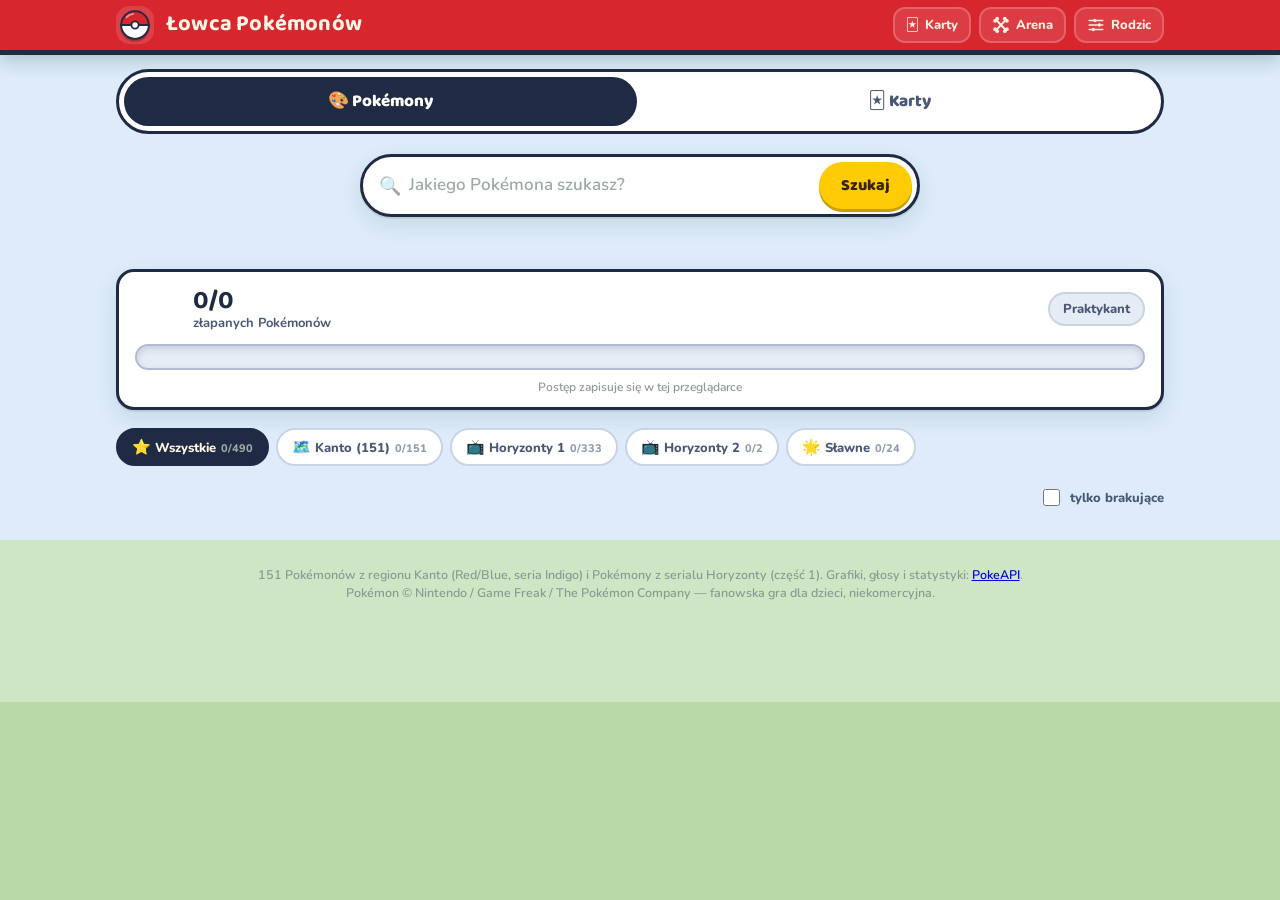
==== index.html @ 28199d4d "species: every Pokémon from Horizons season 1 + Teddiursa; series × type filters - tmp/horizons.json" ====
<!doctype html>
<html lang="pl">
<head>
<meta charset="utf-8">
<meta name="viewport" content="width=device-width, initial-scale=1, viewport-fit=cover">
<meta name="theme-color" content="#D8262E">
<link rel="manifest" href="manifest.json">
<link rel="icon" href="icon.svg">
<title>Łowca Pokémonów</title>
<link rel="preconnect" href="https://fonts.googleapis.com">
<link rel="preconnect" href="https://fonts.gstatic.com" crossorigin>
<link href="https://fonts.googleapis.com/css2?family=Baloo+2:wght@600;800&family=Nunito:wght@400;700;900&display=swap" rel="stylesheet">
<link rel="stylesheet" href="css/app.css">
</head>
<body>

<div class="strata" aria-hidden="true"></div>

<header class="top">
  <div class="wrap top-in">
    <div class="brand">
      <span class="brand-badge" id="brandBall"></span>
      <h1>Łowca Pokémonów</h1>
    </div>
    <div class="top-actions">
      <button class="icon-btn" id="btnCards" title="Karty – walka kartami"><b aria-hidden="true">🃏</b><span>Karty</span></button>
      <button class="icon-btn" id="btnArena" title="Arena – pojedynki">
        <svg viewBox="0 0 24 24" aria-hidden="true">
          <g stroke="currentColor" stroke-width="2.6" stroke-linecap="round"><path d="M5.5 5 18.5 19"/><path d="M18.5 5 5.5 19"/></g>
          <g fill="currentColor"><circle cx="4.1" cy="6.4" r="2.5"/><circle cx="6.9" cy="3.6" r="2.5"/>
          <circle cx="17.1" cy="20.4" r="2.5"/><circle cx="19.9" cy="17.6" r="2.5"/>
          <circle cx="17.1" cy="3.6" r="2.5"/><circle cx="19.9" cy="6.4" r="2.5"/>
          <circle cx="4.1" cy="17.6" r="2.5"/><circle cx="6.9" cy="20.4" r="2.5"/></g>
        </svg><span>Arena</span></button>
      <button class="icon-btn" id="btnEdit" title="Tryb rodzica – przytrzymaj">
        <svg viewBox="0 0 24 24" fill="none" stroke="currentColor" stroke-width="2.2" stroke-linecap="round" aria-hidden="true">
          <path d="M3 6h5M13 6h8M3 12h11M19 12h2M3 18h3M11 18h10"/>
          <circle cx="10.5" cy="6" r="2.4" fill="currentColor" stroke="none"/>
          <circle cx="16.5" cy="12" r="2.4" fill="currentColor" stroke="none"/>
          <circle cx="8.5" cy="18" r="2.4" fill="currentColor" stroke="none"/>
        </svg><span>Rodzic</span></button>
    </div>
  </div>
</header>

<main class="wrap">

  <!-- TRYB: Pokémony (obrazki) albo karty — siatka i duży podgląd po dotknięciu -->
  <div class="mode-seg" id="modeSeg" role="group" aria-label="Widok">
    <button data-face="art">🎨 Pokémony</button><button data-face="card">🃏 Karty</button>
  </div>

  <!-- ŁOWY -->
  <section class="hunt">
    <div id="huntBox">
    <form id="huntForm" autocomplete="off">
      <div class="search-pill">
        <span class="mag" aria-hidden="true">🔍</span>
        <input id="q" type="text" placeholder="Jakiego Pokémona szukasz?" aria-label="Imię Pokémona" enterkeyhint="search">
        <button type="submit" class="go">Szukaj</button>
      </div>
    </form>
    <div id="sugg" class="sugg" hidden></div>
    <p id="huntMsg" class="hunt-msg" role="status" aria-live="polite"></p>
    </div>
  </section>

  <!-- POSTĘP -->
  <section class="progress-card">
    <div class="pc-head">
      <div class="pc-ball" id="pcBall"></div>
      <div class="pc-txt">
        <strong id="pcCount">0/0</strong>
        <span>złapanych Pokémonów</span>
      </div>
      <div class="pc-rank" id="pcRank">Praktykant</div>
    </div>
    <div class="rockbar" id="rockbar">
      <div class="rock-fill" id="rockFill"></div>
      <div class="rock-marks" id="rockMarks"></div>
    </div>
    <p class="pc-note">Postęp zapisuje się w tej przeglądarce</p>
  </section>

  <!-- FILTRY -->
  <section class="filters">
    <div class="chips" id="series"></div>
    <div class="chips" id="chips"></div>
    <label class="miss">
      <input type="checkbox" id="onlyMissing"> tylko brakujące
    </label>
  </section>

  <!-- SIATKA -->
  <section class="grid" id="grid"></section>
  <p class="empty" id="emptyMsg" hidden>Nic tu nie ma – zmień filtr.</p>

  <footer class="foot">
    <p>151 Pokémonów z regionu Kanto (Red/Blue, seria Indigo) i Pokémony z serialu Horyzonty (część 1). Grafiki, głosy i statystyki: <a href="https://pokeapi.co">PokeAPI</a>.<br>Pokémon © Nintendo / Game Freak / The Pokémon Company — fanowska gra dla dzieci, niekomercyjna.</p>
  </footer>
</main>

<!-- SCENA ŁAPANIA -->
<div class="catch-scene" id="scene" hidden>
  <div class="scene-sky"></div>
  <div class="scene-ground"></div>
  <div class="scene-target" id="sceneTarget"></div>
  <div class="scene-ball" id="sceneBall"></div>
  <div class="scene-flash" id="sceneFlash"></div>
  <p class="scene-name" id="sceneName"></p>
  <div class="confetti" id="confetti"></div>
</div>

<!-- POWIĘKSZENIE: karta albo obrazek na cały ekran, dotknięcie zamyka -->
<div class="zoom" id="zoom" hidden></div>

<!-- MODAL -->
<div class="modal" id="modal" hidden>
  <div class="modal-card" role="dialog" aria-modal="true">
    <button class="close" id="modalClose" aria-label="Zamknij">✕</button>
    <div id="modalBody"></div>
  </div>
</div>

<script src="js/species.js"></script>
<script src="js/battle.js"></script>
<script src="js/cards.js"></script>
<script src="js/voices.js"></script>
<script src="js/arena3d.js"></script>
<script src="js/app.js"></script>
</body>
</html>
---- css/app.css ----
/* ================= ŁOWCA POKÉMONÓW – Pokédex =================
   Motyw: czerwony Pokédex, żółty akcent, łąka i niebo w tle; niezłapane = czarne sylwetki („Kto to za Pokémon?”). */

:root{
  --ink:#1F2A44;
  --ink-soft:#4A5878;
  --amber:#FFCB05;
  --amber-dk:#C7A008;
  --paper:#F3F6FC;
  --paper-2:#E6ECF6;
  --stone:#D5DEEC;
  --stone-dk:#AFBCD2;
  --line:#C9D3E4;
  --shadow:0 2px 0 rgba(18,60,56,.10), 0 8px 22px rgba(18,60,56,.10);
  --r:18px;
  --font-h:'Baloo 2', 'Trebuchet MS', system-ui, sans-serif;
  --font-b:'Nunito', system-ui, -apple-system, sans-serif;
}

*{box-sizing:border-box}
[hidden]{display:none !important}
html,body{margin:0;padding:0}
body{
  font-family:var(--font-b);
  color:var(--ink);
  background:var(--paper);
  -webkit-tap-highlight-color:transparent;
  overflow-x:hidden;
}
h1,h2,h3,strong.big{font-family:var(--font-h);letter-spacing:.2px}
button{font-family:inherit;cursor:pointer}
.wrap{max-width:1080px;margin:0 auto;padding:0 16px}

/* --- tło: warstwy skalne --- */
.strata{position:fixed;inset:0;z-index:-1;background:linear-gradient(#DDEBFA 0 60%, #CFE6C4 60% 78%, #B9D9A8 78% 100%)}

/* ================= NAGŁÓWEK ================= */
.top{
  background:#D8262E;
  color:#fff;
  border-bottom:5px solid #1F2A44;
  position:sticky;top:0;z-index:40;
  box-shadow:0 6px 18px rgba(18,60,56,.22);
}
.top-in{display:flex;align-items:center;justify-content:space-between;gap:12px;padding:6px 16px}
.brand{display:flex;align-items:center;gap:12px;min-width:0}
.brand-badge{width:38px;height:38px;flex:0 0 auto;display:grid;place-items:center;
  background:rgba(255,255,255,.12);border-radius:14px;padding:4px}
.brand-badge svg{width:100%;height:100%;display:block;filter:drop-shadow(0 2px 0 rgba(0,0,0,.25))}
.brand h1{font-size:clamp(17px,5vw,22px);margin:0;line-height:1.05;white-space:nowrap;color:#FFF6E4}
.top-actions{display:flex;gap:8px;flex:0 0 auto}
.icon-btn{
  background:rgba(255,255,255,.10);color:#F6EFE0;border:2px solid rgba(255,255,255,.20);
  border-radius:12px;padding:7px 11px;font-weight:800;font-size:13px;
  display:flex;align-items:center;gap:6px;transition:.15s;
}
.icon-btn svg{width:18px;height:18px;display:block;flex:0 0 auto}
.icon-btn span{display:none}
@media(min-width:560px){.icon-btn span{display:inline}}
.icon-btn:hover{background:rgba(255,255,255,.2)}
.icon-btn.on{background:var(--amber);border-color:var(--amber);color:#3A2405}

/* ================= ŁOWY ================= */
.hunt{padding:20px 0 4px;text-align:center}
.search-pill{
  display:flex;align-items:center;gap:8px;
  background:#fff;border:3px solid var(--ink);border-radius:999px;
  padding:5px 5px 5px 16px;box-shadow:var(--shadow);
  max-width:560px;margin:0 auto;transition:.15s;
}
.search-pill:focus-within{box-shadow:0 0 0 4px rgba(245,165,36,.35), var(--shadow)}
.search-pill.shake{animation:shake .45s}
@keyframes shake{
  0%,100%{transform:translateX(0)} 20%{transform:translateX(-9px)}
  40%{transform:translateX(8px)} 60%{transform:translateX(-5px)} 80%{transform:translateX(3px)}
}
.mag{font-size:18px;opacity:.55}
#q{
  flex:1;min-width:0;border:0;outline:0;background:transparent;
  font:700 17px/1.2 var(--font-b);color:var(--ink);padding:10px 0;
}
#q::placeholder{color:#9AA9A4;font-weight:600}
.go{
  background:var(--amber);border:0;border-radius:999px;
  padding:11px 22px;font:800 16px var(--font-h);color:#3A2405;
  box-shadow:0 3px 0 var(--amber-dk);transition:.1s;
}
.go:active{transform:translateY(2px);box-shadow:0 1px 0 var(--amber-dk)}

.sugg{
  max-width:560px;margin:8px auto 0;background:#fff;border:2px solid var(--line);
  border-radius:14px;overflow:hidden;box-shadow:var(--shadow);text-align:left;
}
.sugg button{
  display:flex;width:100%;align-items:center;gap:10px;background:none;border:0;
  padding:9px 14px;font:700 15px var(--font-b);color:var(--ink);border-bottom:1px solid var(--paper-2);
}
.sugg button:last-child{border-bottom:0}
.sugg button:hover{background:var(--paper-2)}
.sugg .s-lat{font-weight:400;font-size:12px;color:#8C9A96;font-style:italic}
.sugg .s-got{margin-left:auto;font-size:12px;color:#5E8F55;font-weight:800}

.hunt-msg{min-height:22px;margin:10px 0 0;font-weight:800;font-size:15px;color:var(--ink-soft)}
.hunt-msg.bad{color:#B24A34}
.hunt-msg.good{color:#3F7A3A}

/* ================= POSTĘP ================= */
.progress-card{
  background:#fff;border:3px solid var(--ink);border-radius:var(--r);
  padding:14px 16px 12px;margin:16px 0 18px;box-shadow:var(--shadow);
}
.pc-head{display:flex;align-items:center;gap:12px}
.pc-ball{width:46px;height:46px;flex:0 0 auto}
.pc-ball svg{width:100%;height:100%;display:block}
.pc-txt{display:flex;flex-direction:column;line-height:1.15}
.pc-txt strong{font-family:var(--font-h);font-size:26px}
.pc-txt span{font-size:13px;color:var(--ink-soft);font-weight:700}
.pc-rank{
  margin-left:auto;background:var(--paper-2);border:2px solid var(--line);
  border-radius:999px;padding:6px 13px;font:800 13px var(--font-b);color:var(--ink-soft);
  text-align:center;
}

/* pasek postępu = warstwa skalna, w której odkrywasz jaja */
.rockbar{
  position:relative;height:26px;margin-top:12px;border-radius:999px;overflow:visible;
  background:
    #E6ECF6;
  border:2px solid var(--stone-dk);
  box-shadow:inset 0 3px 6px rgba(31,42,68,.15);
}
.rock-fill{
  position:absolute;inset:2px auto 2px 2px;width:0;border-radius:999px;
  background:linear-gradient(180deg,#FFE066,var(--amber) 55%,#E0A800);
  box-shadow:inset 0 -3px 0 rgba(0,0,0,.10);
  transition:width .7s cubic-bezier(.3,1.4,.5,1);
}
.rock-marks{position:absolute;inset:0}
.rock-marks i{
  position:absolute;top:50%;translate:-50% -50%;
  width:24px;height:24px;display:block;transition:.35s;opacity:.42;
}
.rock-marks i svg{width:100%;height:100%;display:block}
.rock-marks i.hit{opacity:1;scale:1.3;filter:drop-shadow(0 0 6px rgba(255,240,190,.95))}
.pc-note{margin:9px 0 0;font-size:12px;color:#8C9A96;text-align:center;font-weight:600}

/* ================= FILTRY ================= */
.filters{display:flex;flex-wrap:wrap;gap:10px;align-items:center;margin-bottom:14px}
.chips{display:flex;flex-wrap:wrap;gap:7px;flex:1 1 100%}   /* dwa rzędy: seria, typ */
@media(max-width:640px){.chips{flex-wrap:nowrap;overflow-x:auto;margin:0 -16px;padding:0 16px 4px;scrollbar-width:none}.chip{flex:0 0 auto}}   /* 19 typów: na telefonie przewijane w bok */
.chip{
  background:#fff;border:2px solid var(--line);border-radius:999px;
  padding:7px 14px;font:800 13px var(--font-b);color:var(--ink-soft);transition:.12s;
}
.chip:hover{border-color:var(--stone-dk)}
.chip.on{background:var(--ink);border-color:var(--ink);color:#FFF6E4}
.chip b{opacity:.6;font-weight:800;margin-left:5px;font-size:11px}
.miss{margin-left:auto;display:flex;align-items:center;gap:7px;font-weight:800;font-size:13px;color:var(--ink-soft);cursor:pointer}
.miss input{width:17px;height:17px;accent-color:var(--ink)}

/* ================= SIATKA ================= */
.grid{
  display:grid;gap:10px;
  grid-template-columns:repeat(auto-fill,minmax(112px,1fr));
  padding-bottom:8px;
}
@media(min-width:640px){.grid{grid-template-columns:repeat(auto-fill,minmax(140px,1fr));gap:12px}}

.tile{
  position:relative;background:#fff;border:2px solid var(--line);border-radius:16px;
  padding:8px 6px 7px;text-align:center;transition:.14s;overflow:hidden;
  box-shadow:0 2px 0 rgba(18,60,56,.07);
}
/* płyta z odciskiem skamieniałości dla niezłapanych */
.tile.ghost{
  background:
var(--paper-2);
  border-style:dashed;border-color:var(--stone-dk);
}
.tile:hover{transform:translateY(-3px);border-color:var(--ink);box-shadow:0 6px 16px rgba(18,60,56,.16)}
.tile .art{display:block;width:100%;aspect-ratio:1}
.tile .nm{
  display:block;margin-top:3px;font:800 12.5px/1.15 var(--font-b);color:var(--ink);
  overflow:hidden;text-overflow:ellipsis;white-space:nowrap;
}
.tile.ghost .nm{color:#9A8B70;font-weight:800;letter-spacing:1px}
.tile .no{position:absolute;top:5px;left:7px;font:800 10px var(--font-b);color:#BCAF93}
.rar{position:absolute;top:5px;right:6px;display:flex;gap:1.5px}
.rar i{width:5px;height:5px;border-radius:50%;background:var(--amber);display:block}
.tile.ghost .rar i{background:#C6B593}
.tile.ghost .grp{opacity:.45}
.tile .grp{
  position:absolute;bottom:6px;right:6px;width:9px;height:9px;border-radius:50%;
  border:1.5px solid rgba(255,255,255,.75);
}
/* tryb rodzica: dotknięcie łapie / wypuszcza */
body.editing .tile{cursor:pointer}
body.editing .tile.ghost:hover{border-color:var(--amber);border-style:solid}
body.editing .tile:not(.ghost):hover{border-color:#C4523C}
.tile.fresh{animation:pop .5s cubic-bezier(.3,1.6,.5,1)}
@keyframes pop{0%{transform:scale(.3) rotate(-14deg);opacity:0}100%{transform:none;opacity:1}}

.empty{text-align:center;color:#8C9A96;font-weight:700;padding:30px 0}
.foot{padding:22px 0 40px;text-align:center;color:#8C9A96;font-size:12.5px;font-weight:600;line-height:1.5}
.foot b{color:var(--ink-soft)}

/* ================= SCENA ŁAPANIA ================= */
.catch-scene{
  position:fixed;inset:0;z-index:80;overflow:hidden;
  display:flex;align-items:center;justify-content:center;
}
.scene-sky{position:absolute;inset:0;background:radial-gradient(ellipse at 50% 42%, #BFE3FF, #5FA8E8 72%);opacity:0;animation:fadeIn .3s forwards}
@keyframes fadeIn{to{opacity:1}}
.scene-ground{
  position:absolute;left:0;right:0;bottom:0;height:26%;
  background:linear-gradient(#8CCB5E,#4E9A3A);
  box-shadow:inset 0 6px 0 rgba(0,0,0,.15);
}
.scene-target{
  position:relative;z-index:2;width:min(60vw,320px);aspect-ratio:1;
  opacity:0;transform:scale(.4);
}
.scene-target img{width:100%;height:100%;display:block;filter:drop-shadow(0 12px 18px rgba(0,0,0,.4))}
.scene-target.silhouette{filter:brightness(0) invert(.18) sepia(1) saturate(.2)}
.scene-target.show{animation:reveal .8s cubic-bezier(.25,1.5,.45,1) forwards}
@keyframes reveal{0%{opacity:0;transform:scale(.35) rotate(-8deg)}60%{opacity:1;transform:scale(1.12) rotate(3deg)}100%{opacity:1;transform:scale(1)}}
.scene-target.idle{opacity:.55;transform:scale(.95);animation:sway 1.6s ease-in-out infinite}
@keyframes sway{0%,100%{transform:scale(.95) translateY(0)}50%{transform:scale(.95) translateY(-10px)}}

.scene-ball{
  position:absolute;z-index:3;width:min(20vw,92px);left:50%;bottom:10%;
  translate:-50% 0;opacity:0;
}
.scene-ball svg{width:100%;height:auto;display:block;filter:drop-shadow(0 6px 8px rgba(0,0,0,.35))}
.scene-ball.throw{animation:throwBall .62s cubic-bezier(.3,.1,.7,.9) forwards}
@keyframes throwBall{
  0%{opacity:1;bottom:2%;left:14%;transform:scale(.55) rotate(0)}
  55%{bottom:62%;left:36%;transform:scale(.9) rotate(320deg)}
  100%{opacity:1;bottom:34%;left:50%;transform:scale(1) rotate(720deg)}
}
.scene-ball.wobble,.scene-ball.gone{opacity:1;left:50%;bottom:34%;transform:scale(1)}
.scene-ball.wobble{animation:wob .42s ease-in-out 3}
@keyframes wob{0%,100%{rotate:0}25%{rotate:-17deg}75%{rotate:17deg}}
.scene-ball.gone{animation:ballPop .35s forwards}
@keyframes ballPop{to{opacity:0;transform:scale(1.5)}}
.ball-top{transform-origin:6px 50px;animation:ballOpen .3s forwards}   /* otwarcie: góra odchyla się na zawiasie */
@keyframes ballOpen{to{transform:rotate(-40deg) translateY(-8px)}}

.scene-flash{
  position:absolute;z-index:4;width:26px;height:26px;border-radius:50%;
  left:50%;top:50%;translate:-50% -50%;background:#FFF3D0;opacity:0;
}
.scene-flash.on{animation:flash .7s ease-out forwards}
@keyframes flash{0%{opacity:1;transform:scale(0)}70%{opacity:.85}100%{opacity:0;transform:scale(34)}}

.scene-name{
  position:absolute;z-index:5;bottom:11%;left:0;right:0;text-align:center;margin:0;
  font:800 clamp(22px,6vw,40px) var(--font-h);color:#FFF6E4;
  text-shadow:0 3px 0 rgba(0,0,0,.35);opacity:0;
}
.scene-name.show{animation:nameIn .5s .1s forwards}
@keyframes nameIn{from{opacity:0;transform:translateY(18px)}to{opacity:1;transform:none}}
.scene-hint{
  position:absolute;z-index:5;bottom:5%;left:0;right:0;text-align:center;margin:0;
  font:700 13px var(--font-b);color:#9EC4BC;
}

.confetti{position:absolute;inset:0;z-index:6;pointer-events:none}
.confetti i{position:absolute;width:11px;height:15px;border-radius:2px;opacity:0}
.confetti i.go{animation:conf 1.5s cubic-bezier(.2,.7,.4,1) forwards}
@keyframes conf{
  0%{opacity:1;transform:translate(0,0) rotate(0)}
  100%{opacity:0;transform:translate(var(--dx),var(--dy)) rotate(var(--rot))}
}

/* ================= MODAL ================= */
.modal{
  position:fixed;inset:0;z-index:90;background:rgba(12,36,33,.62);
  display:flex;align-items:center;justify-content:center;padding:16px;
  animation:fadeIn .18s;overflow-y:auto;
}
.modal-card{
  position:relative;background:var(--paper);border:3px solid var(--ink);border-radius:22px;
  width:min(520px,100%);max-height:92vh;overflow-y:auto;
  box-shadow:0 20px 50px rgba(0,0,0,.35);animation:cardIn .28s cubic-bezier(.25,1.4,.5,1);
}
@keyframes cardIn{from{transform:scale(.88) translateY(14px);opacity:0}}
.close{
  position:absolute;top:10px;right:10px;z-index:3;width:34px;height:34px;border-radius:50%;
  background:#fff;border:2px solid var(--line);font:800 14px var(--font-b);color:var(--ink-soft);
}
.close:hover{background:var(--paper-2)}

.m-hero{
  background:linear-gradient(#EFE6D3,#E4D7BC);border-bottom:3px solid var(--ink);
  padding:14px 16px 6px;border-radius:19px 19px 0 0;
}
.m-hero .art{width:100%;aspect-ratio:1;max-height:210px}
/* karta z gry karcianej zamiast obrazka (przełącznik 🃏/🎨) */
.m-hero{position:relative}.m-hero .tcg{display:none;width:100%;max-width:480px;margin:0 auto 6px;border-radius:14px;box-shadow:0 6px 16px rgba(0,0,0,.3);cursor:zoom-in}
.m-hero.card .art{display:none}.m-hero.card .tcg{display:block}.m-hero .art{cursor:zoom-in}
.mode-seg{display:flex;gap:6px;margin:14px 0 0;background:#fff;border:3px solid var(--ink);border-radius:999px;padding:5px}
.mode-seg button{flex:1;border:0;border-radius:999px;padding:11px 8px;font:800 17px var(--font-h);background:none;color:var(--ink-soft)}
.mode-seg button.on{background:var(--ink);color:#fff}
.zoom{position:fixed;inset:0;z-index:120;background:rgba(10,14,28,.92);display:grid;place-items:center;padding:12px;cursor:zoom-out}
.zoom img{max-width:100%;max-height:100%;object-fit:contain;border-radius:18px}
.flip{position:absolute;left:12px;top:12px;z-index:2}
.m-body{padding:14px 18px 18px}
.m-body h2{margin:0;font-size:26px;line-height:1.1}
.m-lat{margin:2px 0 10px;font-style:italic;color:#8C9A96;font-weight:700;font-size:14px}
.m-tags{display:flex;flex-wrap:wrap;gap:6px;margin-bottom:12px}
.tag{border-radius:999px;padding:5px 11px;font:800 12px var(--font-b);color:#fff}
.tag.light{background:#fff;color:var(--ink-soft);border:2px solid var(--line)}
.m-fact{
  background:#fff;border:2px solid var(--line);border-left:6px solid var(--amber);
  border-radius:12px;padding:11px 13px;font-size:14.5px;line-height:1.5;font-weight:600;
}
.m-fact b{display:block;font-family:var(--font-h);font-size:13px;color:var(--amber-dk);margin-bottom:2px;letter-spacing:.6px}
.m-stats{display:grid;grid-template-columns:1fr 1fr;gap:8px;margin-top:12px}
.stat{background:#fff;border:2px solid var(--line);border-radius:12px;padding:8px 11px}
.stat span{display:block;font-size:11px;color:#8C9A96;font-weight:800;letter-spacing:.5px}
.stat b{font-family:var(--font-h);font-size:19px}
.m-actions{display:flex;gap:8px;margin-top:14px;flex-wrap:wrap}
.btn{
  border:0;border-radius:12px;padding:11px 16px;font:800 14px var(--font-b);
  background:var(--ink);color:#FFF6E4;box-shadow:0 3px 0 rgba(0,0,0,.2);
}
.btn.amber{background:var(--amber);color:#3A2405;box-shadow:0 3px 0 var(--amber-dk)}
.btn.ghost{background:#fff;color:var(--ink-soft);border:2px solid var(--line);box-shadow:none}
.btn.danger{background:#C4523C;color:#fff}
.btn:active{transform:translateY(2px);box-shadow:none}

/* podpowiedź dla niezłapanego */
.m-hint{
  background:#fff;border:2px dashed var(--stone-dk);border-radius:14px;
  padding:14px;text-align:center;
}
.m-hint .q{font:800 40px var(--font-h);color:var(--stone-dk);margin:0 0 6px}
.m-hint p{margin:0;font-size:15.5px;font-weight:700;line-height:1.5}
.m-hint .lbl{font-size:11px;letter-spacing:1.4px;color:var(--amber-dk);font-weight:900;margin-bottom:6px}
.m-hunt{margin-top:14px}
.m-hint .more{margin-top:10px;font-size:13.5px;color:var(--ink-soft);font-weight:700}
.hint-fields{display:flex;flex-wrap:wrap;gap:6px;justify-content:center;margin-top:10px}
.hint-fields span{background:var(--paper-2);border-radius:999px;padding:4px 10px;font-size:12px;font-weight:800;color:var(--ink-soft)}

/* ================= TRYB RODZICA ================= */
.edit-bar{
  background:#FFF3D8;border:3px solid var(--amber);border-radius:var(--r);
  padding:13px 15px;margin-bottom:16px;
}
.edit-bar h3{margin:0 0 4px;font-size:17px}
.edit-bar p{margin:0 0 11px;font-size:13px;color:var(--ink-soft);font-weight:700}
.eb-row{display:flex;flex-wrap:wrap;gap:7px;align-items:center}
.eb-row input,.eb-row select{
  border:2px solid var(--line);border-radius:10px;padding:9px 11px;
  font:700 14px var(--font-b);color:var(--ink);background:#fff;min-width:0;
}
.eb-row input{flex:1 1 150px}
.eb-row select{flex:1 1 170px}
.eb-tools{display:flex;flex-wrap:wrap;gap:7px;margin-top:11px;padding-top:11px;border-top:2px dashed #E3CFA2}

/* ================= ARENA ================= */
.modal.wide .modal-card{width:min(760px,100%)}
.arena{padding-top:44px}
.ar-slots,.fight-grid{display:grid;grid-template-columns:1fr auto 1fr;gap:8px;align-items:center}
.ar-vs{font:900 22px var(--font-h);color:var(--amber-dk)}
.ar-slot{
  background:#fff;border:3px solid var(--line);border-radius:16px;padding:8px;text-align:center;
  display:flex;flex-direction:column;align-items:stretch;transition:.14s;min-width:0;
}
.ar-slot.active{border-color:var(--amber);box-shadow:0 0 0 4px rgba(245,165,36,.35)}
.ar-slot .who{font:800 13px var(--font-b);color:var(--ink-soft)}
.ar-slot .nm,.fighter .nm{font:800 14px var(--font-b);overflow:hidden;text-overflow:ellipsis;white-space:nowrap}
.side-a .who{color:#2F6E8F}.side-b .who{color:#B65340}
.ar-slot .art,.fighter .art,.ar-pick .art{display:block;width:100%;aspect-ratio:1}
.sugg .s-art img{width:100%;height:100%;display:block}
.fighter.side-b .art{transform:scaleX(-1)}
.ar-bar{display:flex;gap:8px;align-items:stretch;justify-content:center;margin:12px 0 10px;flex-wrap:wrap}
.seg{display:flex;background:#fff;border:2px solid var(--line);border-radius:14px;padding:3px;gap:3px}
.seg button,.move{
  border:0;background:none;border-radius:11px;padding:6px 12px;font-size:24px;line-height:1;
  display:flex;flex-direction:column;align-items:center;gap:2px;color:var(--ink-soft);
}
.seg button small,.move small{font:800 11px var(--font-b)}
.seg button.on{background:var(--ink);color:#FFF6E4}
.btn.big{font-size:18px;padding:12px 22px}
.btn.icon{font-size:24px;padding:6px 14px}
.ar-pick{
  display:grid;grid-template-columns:repeat(auto-fill,minmax(86px,1fr));gap:7px;
  max-height:40vh;overflow-y:auto;padding:6px;background:var(--paper-2);border-radius:14px;
}
.ar-pick button{background:#fff;border:3px solid var(--line);border-radius:12px;padding:4px;text-align:center;min-width:0}
.ar-pick button.is-a{border-color:#2F6E8F}.ar-pick button.is-b{border-color:#B65340}
.ar-pick .nm{font:800 10.5px var(--font-b);display:block;overflow:hidden;text-overflow:ellipsis;white-space:nowrap}

/* paski statystyk z ikonami */
.sbars{display:grid;gap:3px;margin-top:6px}
.sbar{display:grid;grid-template-columns:20px 1fr 26px;align-items:center;gap:5px;font-size:13px}
.sbar i{height:8px;border-radius:99px;background:var(--paper-2);overflow:hidden}
.sbar b{display:block;height:100%;border-radius:inherit;background:linear-gradient(90deg,var(--amber),#D2764A)}
.sbar em{font:800 11px var(--font-b);font-style:normal;color:var(--ink-soft);text-align:right}
.m-body > .sbars{margin-top:12px;background:#fff;border:2px solid var(--line);border-radius:12px;padding:9px 11px}
.traits{font-size:12.5px;font-weight:800;color:var(--ink-soft);margin:8px 0 0}
.traits .record{white-space:nowrap}

/* walka */
.arena-banner{text-align:center;padding:9px 12px;border-radius:14px;background:#fff;border:2px solid var(--line);font:800 17px var(--font-h);margin-bottom:10px}
.arena-banner small{display:block;font:700 12px var(--font-b);color:var(--ink-soft)}
.fighter{position:relative;background:#fff;border:3px solid var(--line);border-radius:16px;padding:8px;text-align:center;min-width:0}
.fighter.side-a{border-color:#9DC3D3}.fighter.side-b{border-color:#E6B3A3}
.fighter.won{border-color:var(--amber);box-shadow:0 0 0 4px rgba(245,165,36,.4)}
.fighter.attacking{animation:lunge .34s ease-out}
.fighter.side-b.attacking{animation-name:lungeB}
.fighter.hit{animation:hit .32s ease-out}
@keyframes lunge{50%{transform:translateX(14px) scale(1.05)}}
@keyframes lungeB{50%{transform:translateX(-14px) scale(1.05)}}
@keyframes hit{20%{transform:translateX(-6px);filter:brightness(1.5) saturate(.4)}50%{transform:translateX(6px)}}
.hp{height:12px;border-radius:99px;background:var(--paper-2);overflow:hidden;margin-top:5px;border:1.5px solid var(--line)}
.hp i{display:block;height:100%;width:100%;background:linear-gradient(90deg,#D9534A,#F1BC46,#55AD70);background-size:300% 100%;background-position:100% 0;transition:width .35s,background-position .35s}
.hpn{font:800 11px var(--font-b);color:var(--ink-soft);margin-top:2px}
.dmg{position:absolute;top:30%;left:0;right:0;font:900 28px var(--font-h);color:#C4523C;opacity:0;pointer-events:none;text-shadow:0 2px 0 #fff}
.dmg.heal{color:#3F7A3A}
.dmg.show{animation:dmgUp .8s ease-out}
@keyframes dmgUp{0%{opacity:0;transform:translateY(10px) scale(.6)}20%{opacity:1;transform:scale(1.15)}100%{opacity:0;transform:translateY(-30px)}}
.moves{display:grid;grid-template-columns:repeat(2,1fr);gap:8px;margin-top:10px}
.move{background:var(--tc);color:#fff;text-shadow:0 1px 2px rgba(0,0,0,.45);box-shadow:0 4px 0 rgba(0,0,0,.25);padding:10px 6px;animation:pop .3s;display:flex;flex-direction:column;gap:2px}
.move b{font:800 15px var(--font-b)}
.move:disabled{filter:grayscale(1);opacity:.5}
.stb{position:absolute;top:4px;right:6px;font-size:20px}
.dmg.icon{font-size:40px}
.move:active{transform:translateY(3px);box-shadow:none}
.battle-log{margin-top:10px;background:var(--ink);color:#EAF4EF;border-radius:14px;padding:10px 12px;max-height:170px;overflow:auto;font-size:13px;line-height:1.45}
.battle-log div{padding:3px 0;border-bottom:1px solid rgba(255,255,255,.08)}
.battle-log strong{color:#FFE08A}
.battle-result{margin-top:10px;text-align:center;border-radius:16px;padding:12px;background:#FFF3D8;border:3px solid var(--amber);animation:pop .4s}
.battle-result .winner{font:800 24px var(--font-h)}
.battle-result small{font-weight:800;color:var(--ink-soft)}
.m-actions.center{justify-content:center}

/* kolory kategorii */
.art img{width:100%;height:100%;object-fit:contain;display:block}
.art img.px{image-rendering:pixelated}
img.ghost{filter:brightness(0) opacity(.7)}   /* sylwetka niezłapanego */
.tag.type{text-shadow:0 1px 1px rgba(0,0,0,.35)}
.stat.wide{grid-column:1/-1}
.stat b.small{font:800 13px/1.35 var(--font-b);display:block}
.tag.letter{padding:11px 16px}
.sugg .s-art{width:54px;flex:0 0 auto;aspect-ratio:1}
.chip .emo{font-size:15px}
.icon-btn.holding{background:var(--amber);transition:background 1s}

@media (prefers-reduced-motion: reduce){
  *{animation-duration:.01ms !important;transition-duration:.01ms !important}
}
/* arena 3D (js/arena3d.js): scena pod spodem, karty zawodników jako półprzezroczysta nakładka z paskami życia */
.stage3d{position:relative;height:clamp(290px,70vw,420px);border-radius:16px;overflow:hidden;border:2px solid var(--line);margin-bottom:10px}
.stage3d canvas{position:absolute;inset:0;display:block}
.v3d .fight-grid{position:absolute;top:6px;left:6px;right:6px;pointer-events:none}
.v3d .fighter{background:rgba(255,255,255,.82);padding:4px 8px;border-width:2px}
.v3d .fighter .art,.v3d .ar-vs{visibility:hidden;height:0}
.v3d .dmg{top:120%}

/* ================= KARTY ================= */
.tile .art.tcgs{aspect-ratio:245/342}
.tile .art.tcgs img{border-radius:6px}
.cardback{display:flex;flex-direction:column;align-items:center;gap:6%;padding:8%;width:100%;height:100%;border-radius:8px;background:linear-gradient(135deg,#2C4FA8,#1B2F6B);border:4px solid #F2F4F8}
.cardback .win{flex:1;width:100%;display:grid;place-items:center;border-radius:6px;background:radial-gradient(#FFF 45%,#D5E0F7)}
.cardback .win img{width:92%;height:92%;object-fit:contain;filter:brightness(0)}
.cardback svg{width:26%;opacity:.85}
.duel{display:flex;flex-direction:column;gap:10px}
.dz{display:flex;align-items:flex-end;gap:10px;background:var(--paper-2);border-radius:16px;padding:10px}
.dz.cpu{flex-direction:row-reverse}
.d-active{position:relative;width:46%;flex:0 0 auto;transition:.2s}
.d-active img{width:100%;display:block;border-radius:8px;box-shadow:0 4px 12px rgba(0,0,0,.25)}
.d-active.hit{animation:shake .4s}
.d-active.go{translate:0 -10px}
.dz.cpu .d-active.go{translate:0 10px}
@keyframes shake{25%{rotate:-4deg}75%{rotate:4deg}}
.d-hp{height:9px;border-radius:9px;background:#fff;margin-top:6px;overflow:hidden}.d-hp i{display:block;height:100%;background:linear-gradient(90deg,#E8453C,#FFCB05,#5DBB63);background-size:300% 100%}
.d-info{display:flex;justify-content:space-between;font:800 12px var(--font-b);margin-top:3px}
.d-side{flex:1;display:flex;flex-direction:column;gap:6px;min-width:0}
.d-bench{display:flex;gap:6px}
.d-bench button{width:31%;padding:0;border:2px solid transparent;border-radius:8px;background:none;position:relative}
.d-bench button img{width:100%;display:block;border-radius:6px}
.d-bench button.can{border-color:var(--amber);animation:pulse 1.2s infinite}
@keyframes pulse{50%{box-shadow:0 0 0 4px rgba(255,203,5,.4)}}
.d-bench small{position:absolute;left:0;right:0;bottom:2px;font:800 10px var(--font-b);color:#fff;text-shadow:0 1px 2px #000}
.d-prizes{font:800 13px var(--font-b)}
.d-log{background:var(--ink);color:#fff;border-radius:12px;padding:8px 12px;font-size:13px;line-height:1.4;min-height:62px}
.d-log div{opacity:.6}.d-log div:last-child{opacity:1;font-weight:800}
.d-acts{display:flex;flex-wrap:wrap;gap:8px;justify-content:center}
.d-acts .btn small{display:block;font-size:11px;opacity:.8}
.d-pick{display:grid;grid-template-columns:repeat(auto-fill,minmax(92px,1fr));gap:8px}
.d-pick button{padding:0;border:3px solid transparent;border-radius:10px;background:none}
.d-pick button.on{border-color:var(--amber);box-shadow:0 0 0 3px rgba(255,203,5,.4)}
.d-pick img{width:100%;display:block;border-radius:7px}
.btn:disabled{opacity:.35;cursor:default;filter:grayscale(.6)}
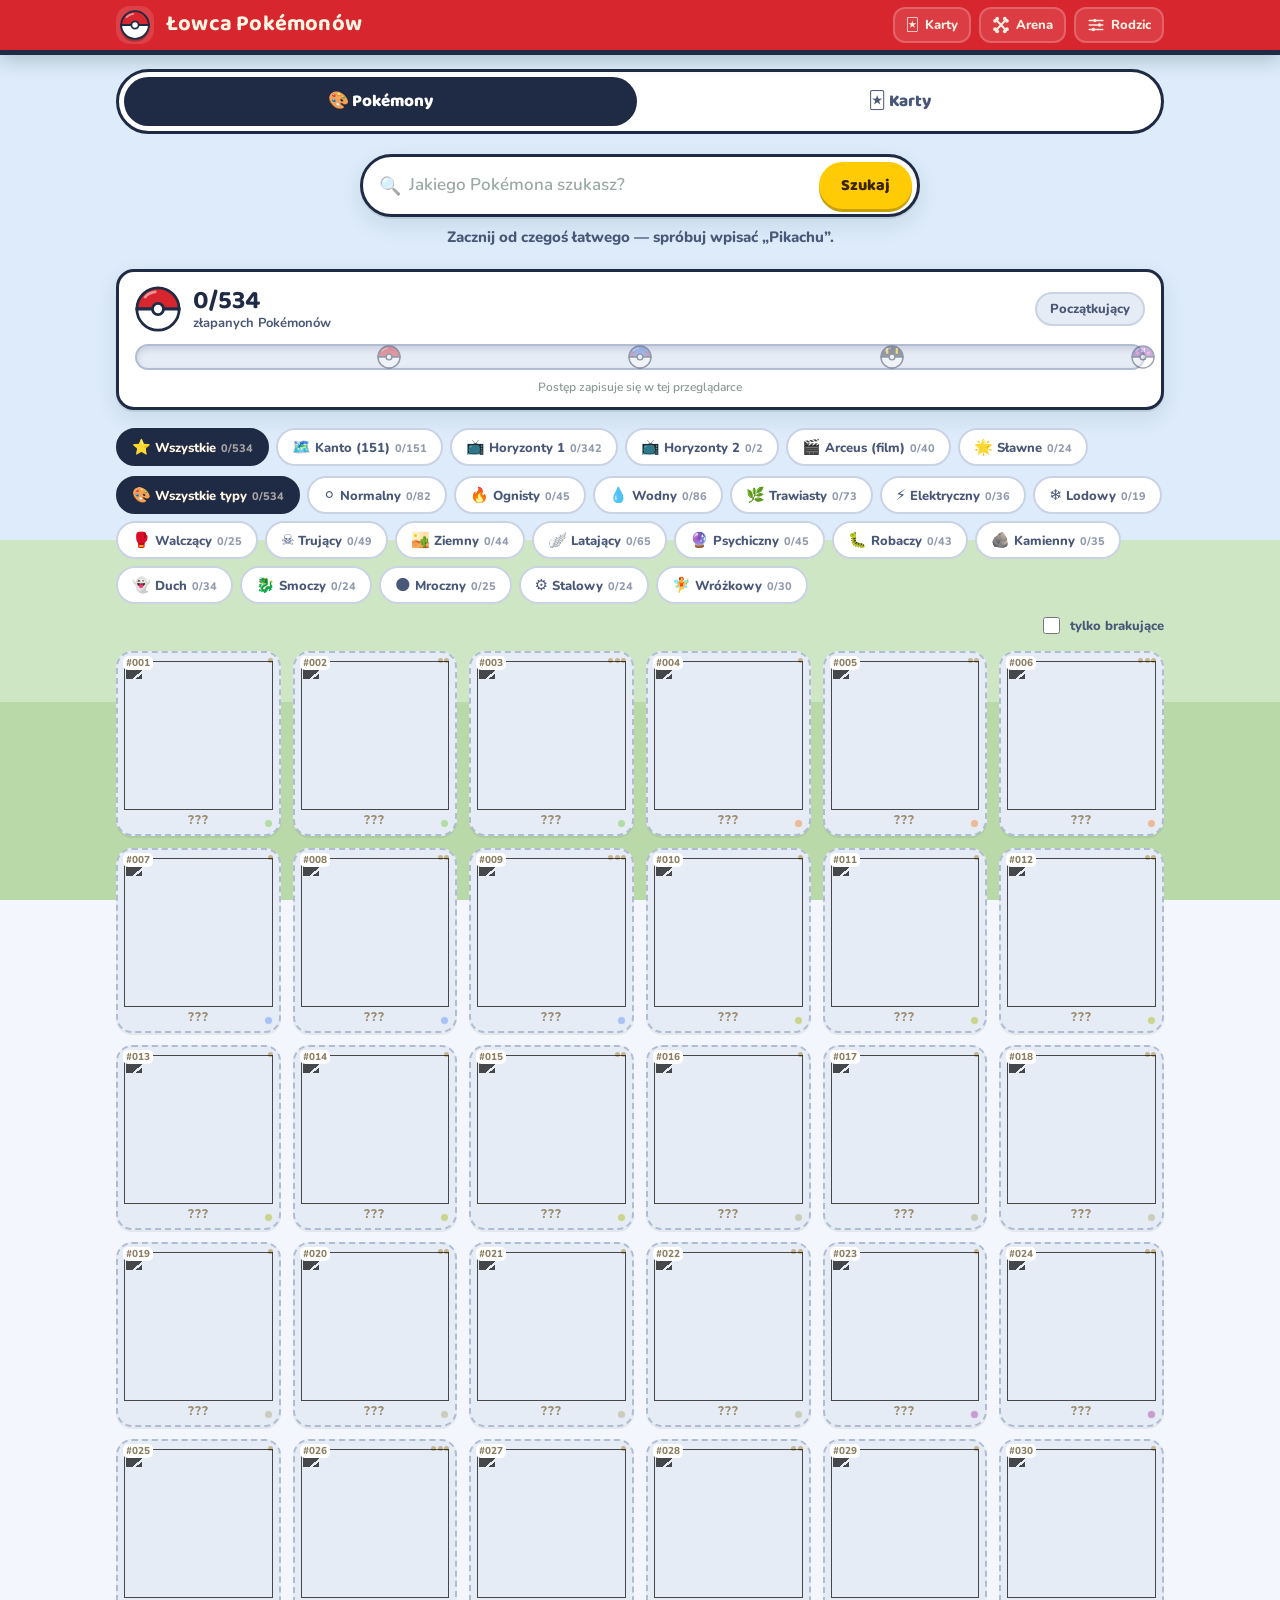
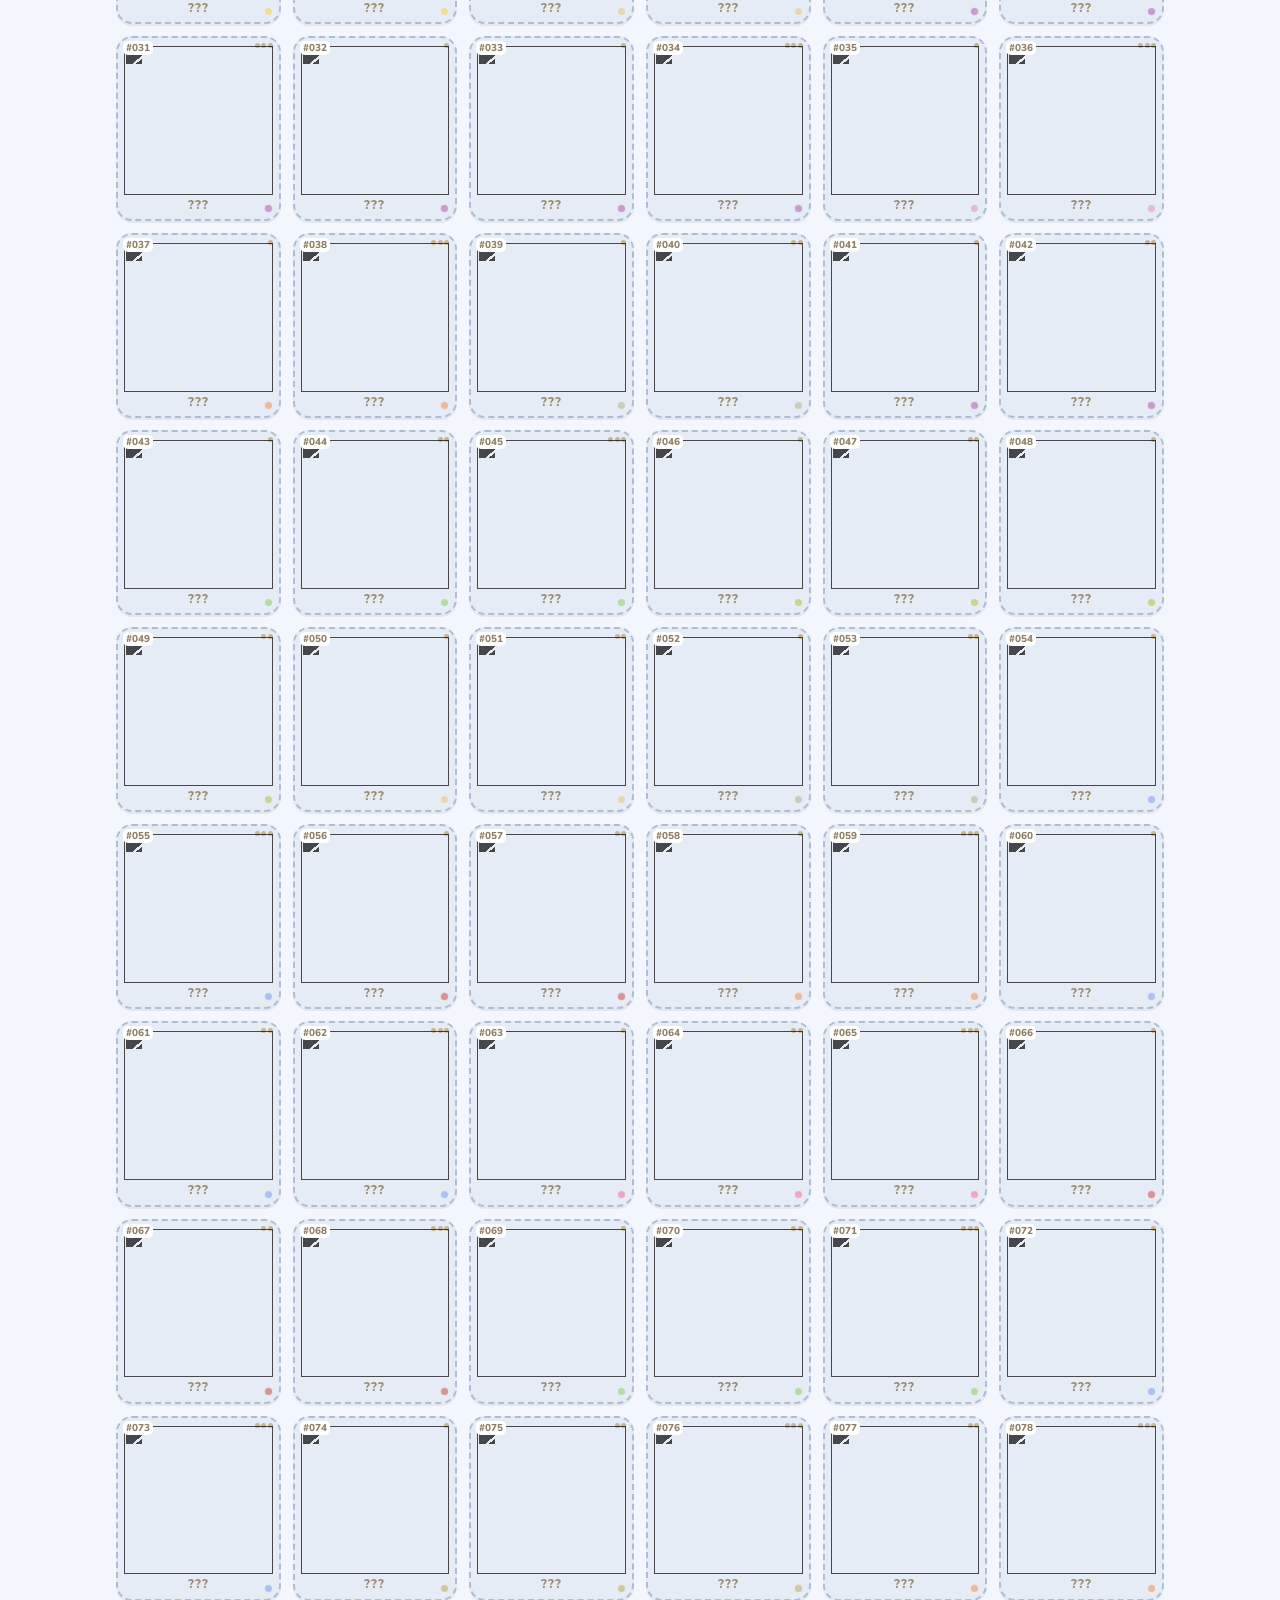
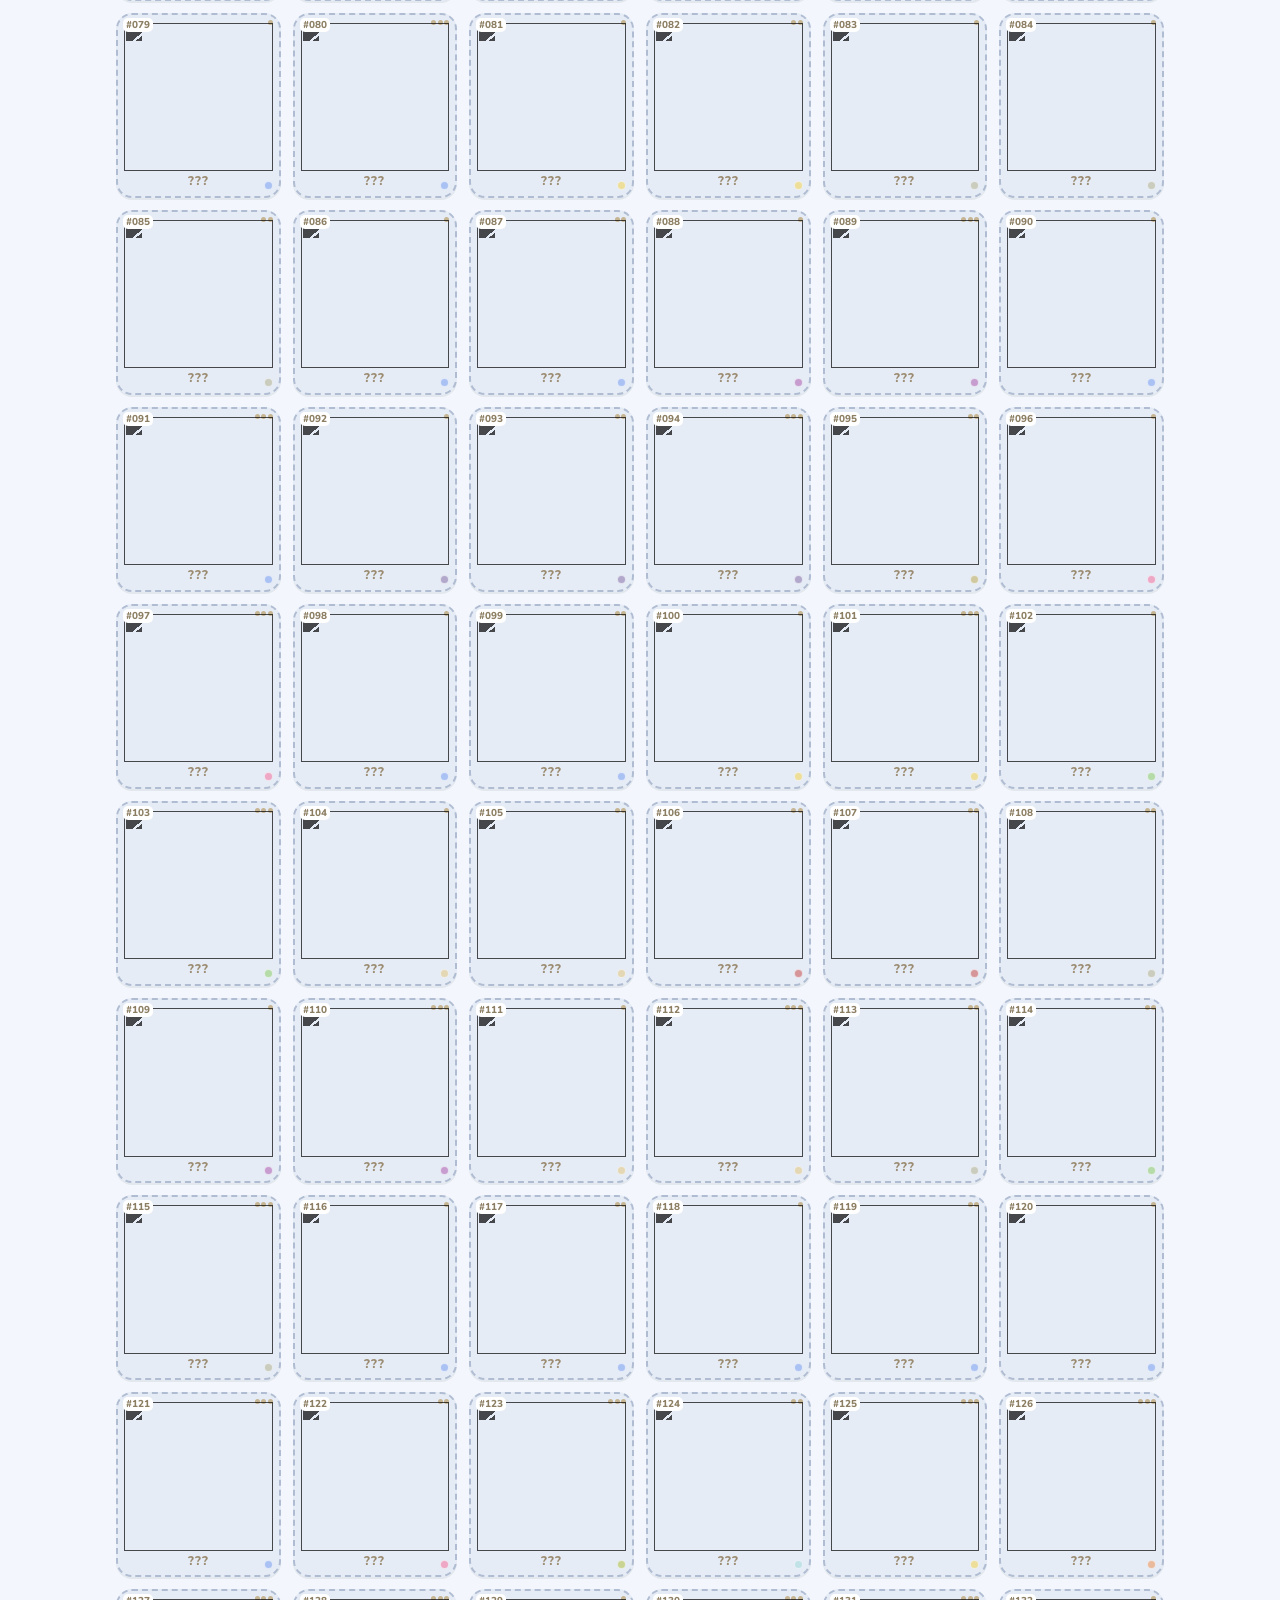
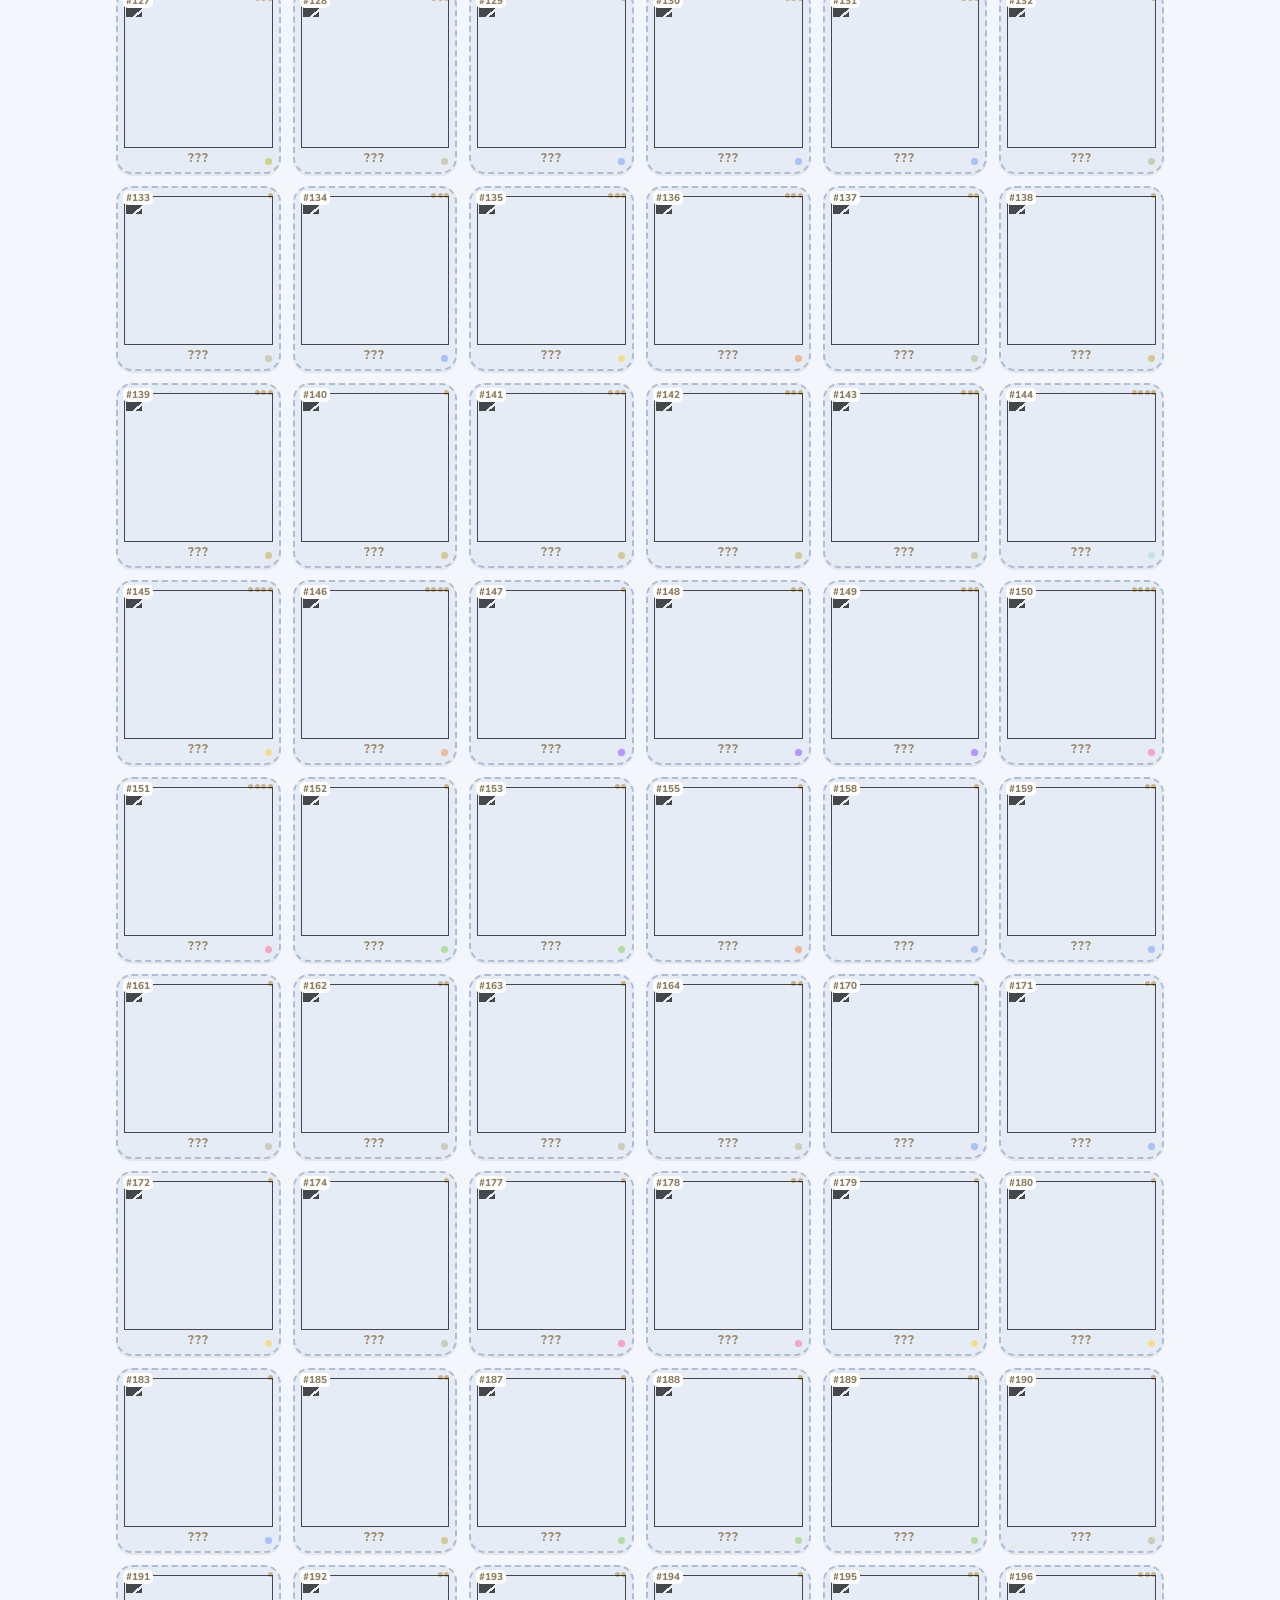
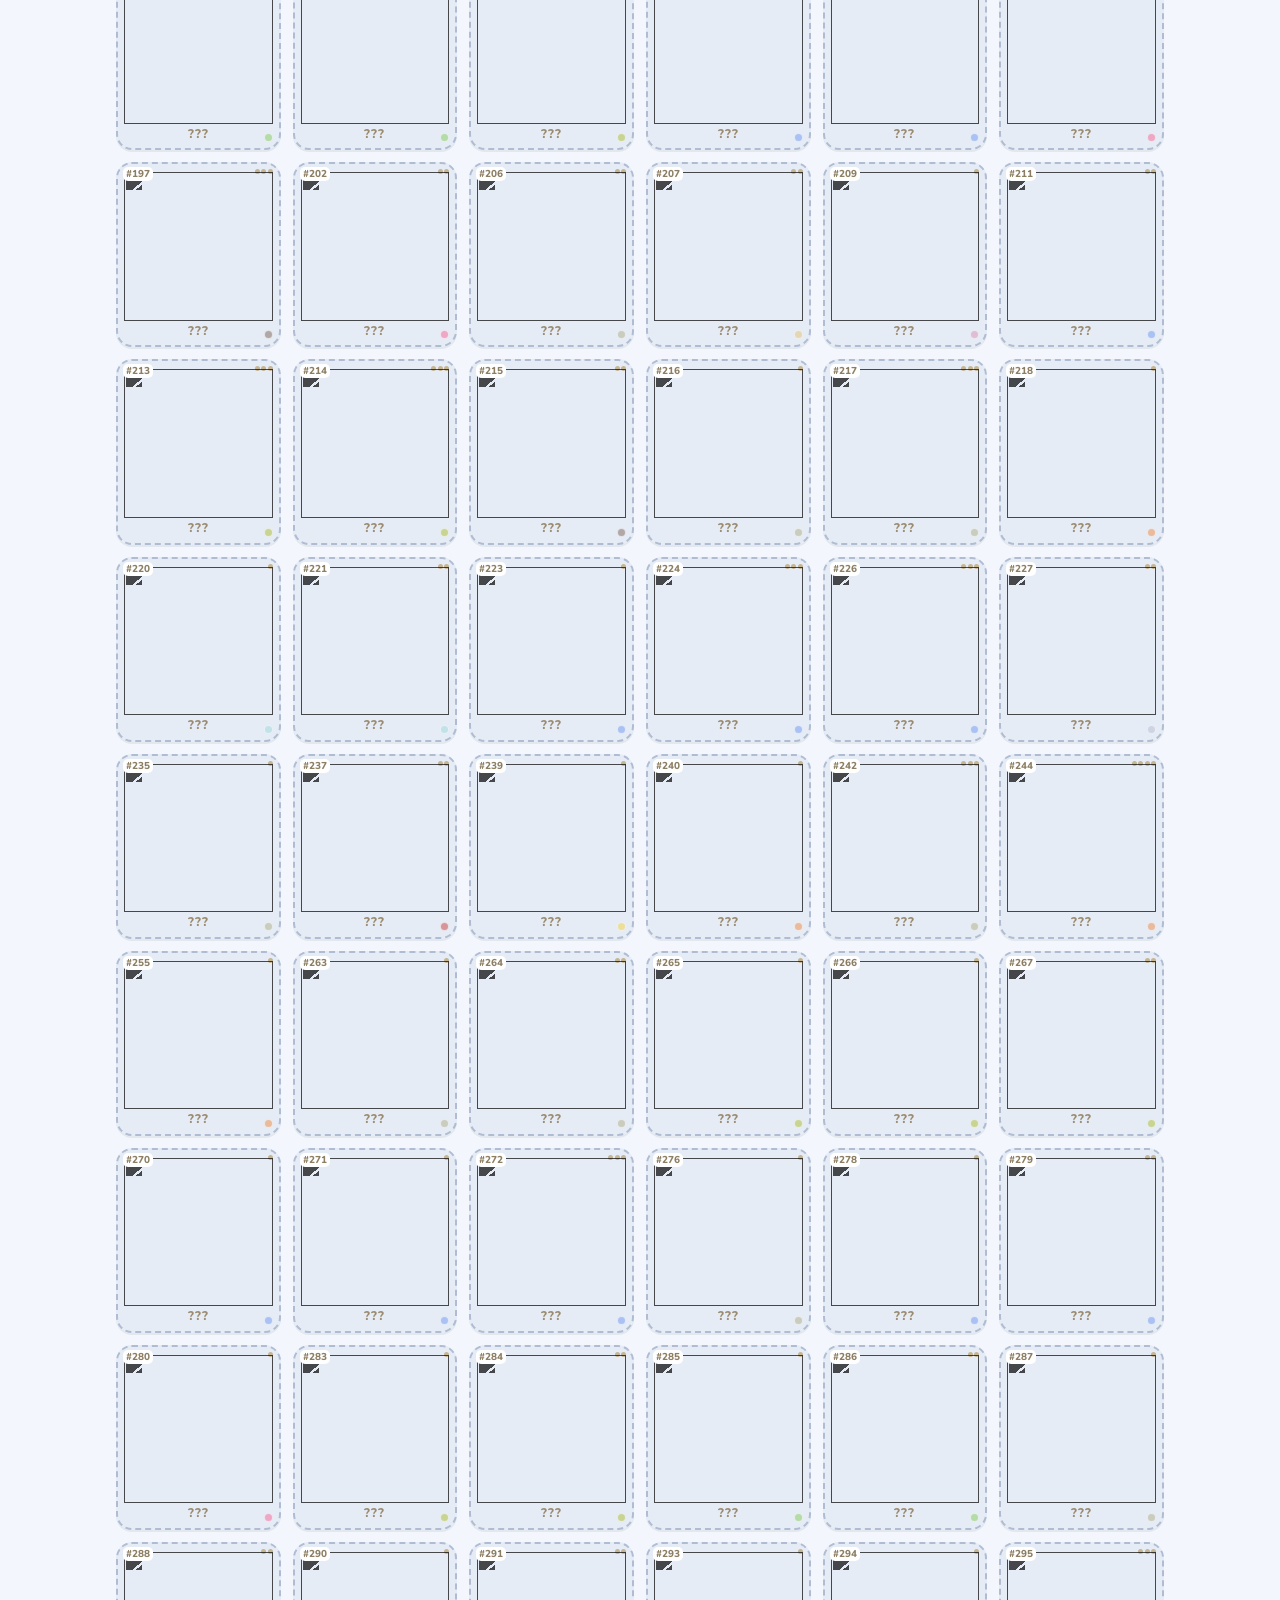
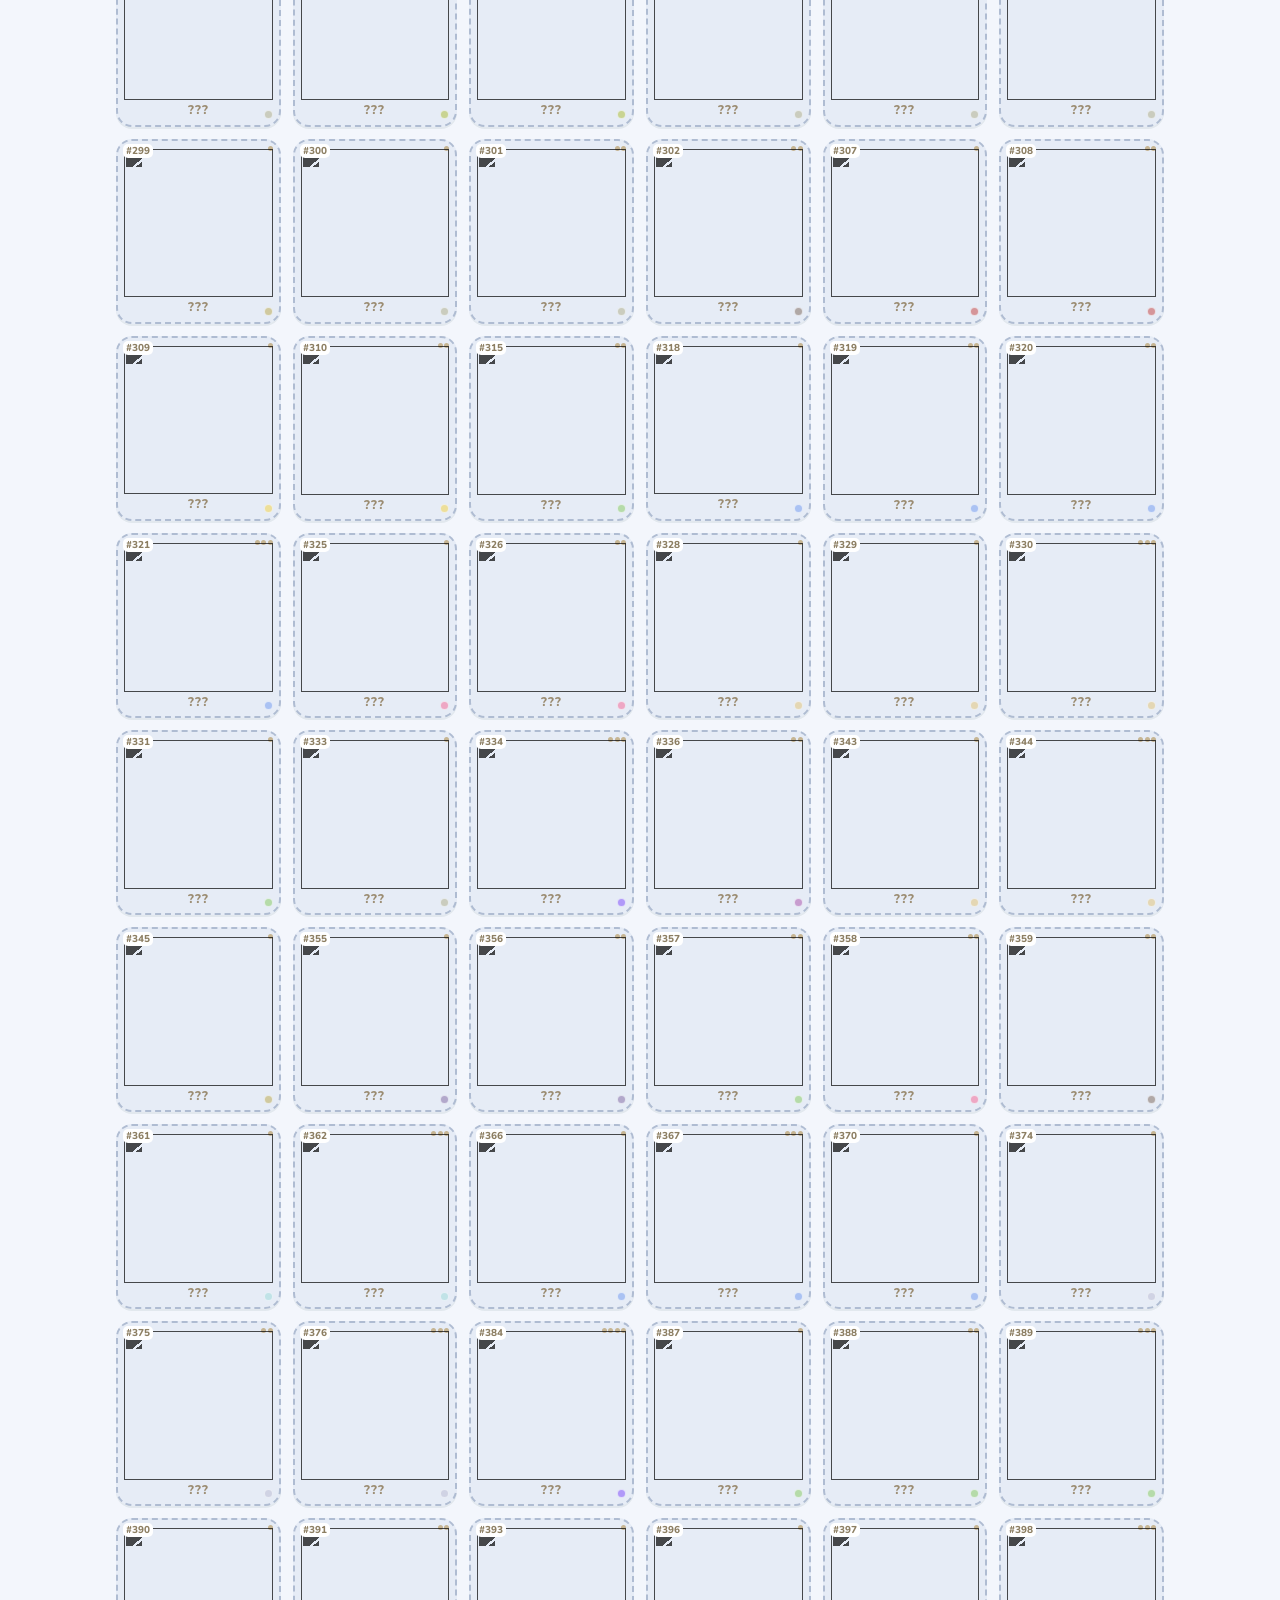
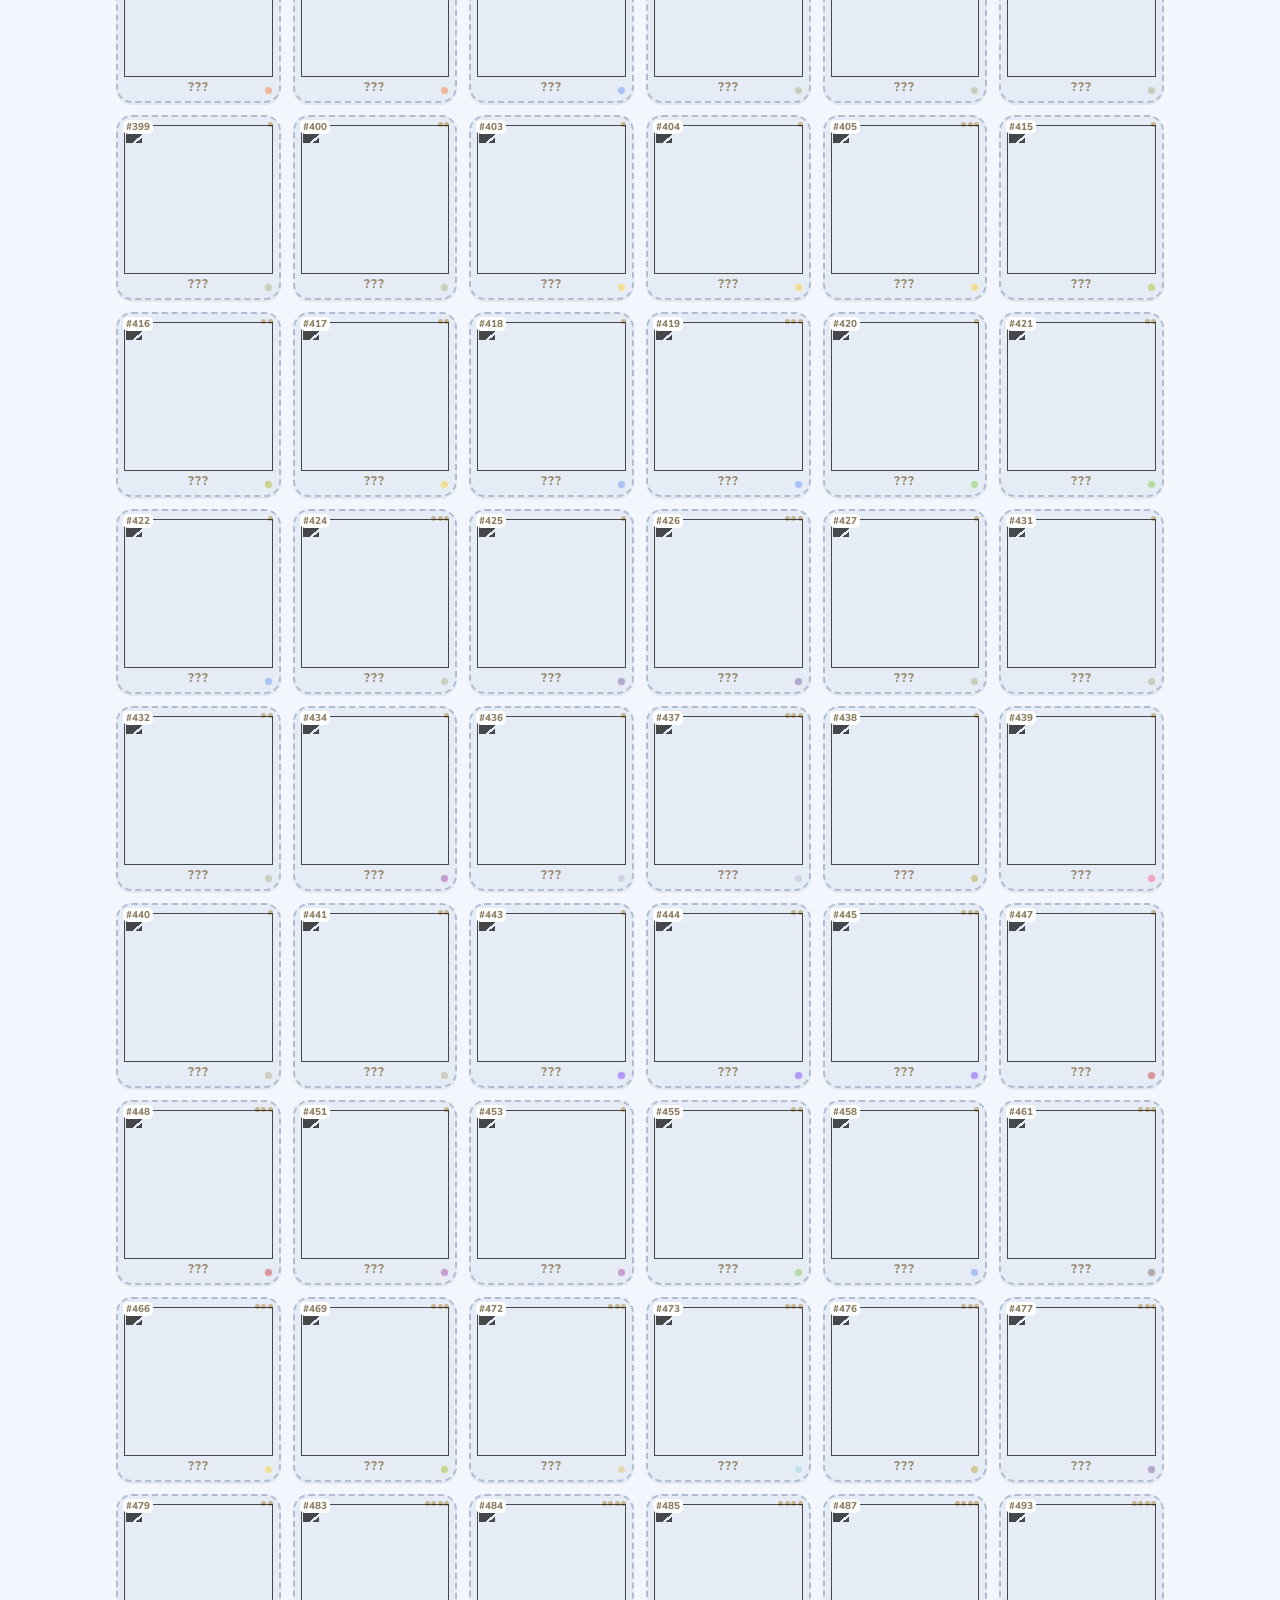
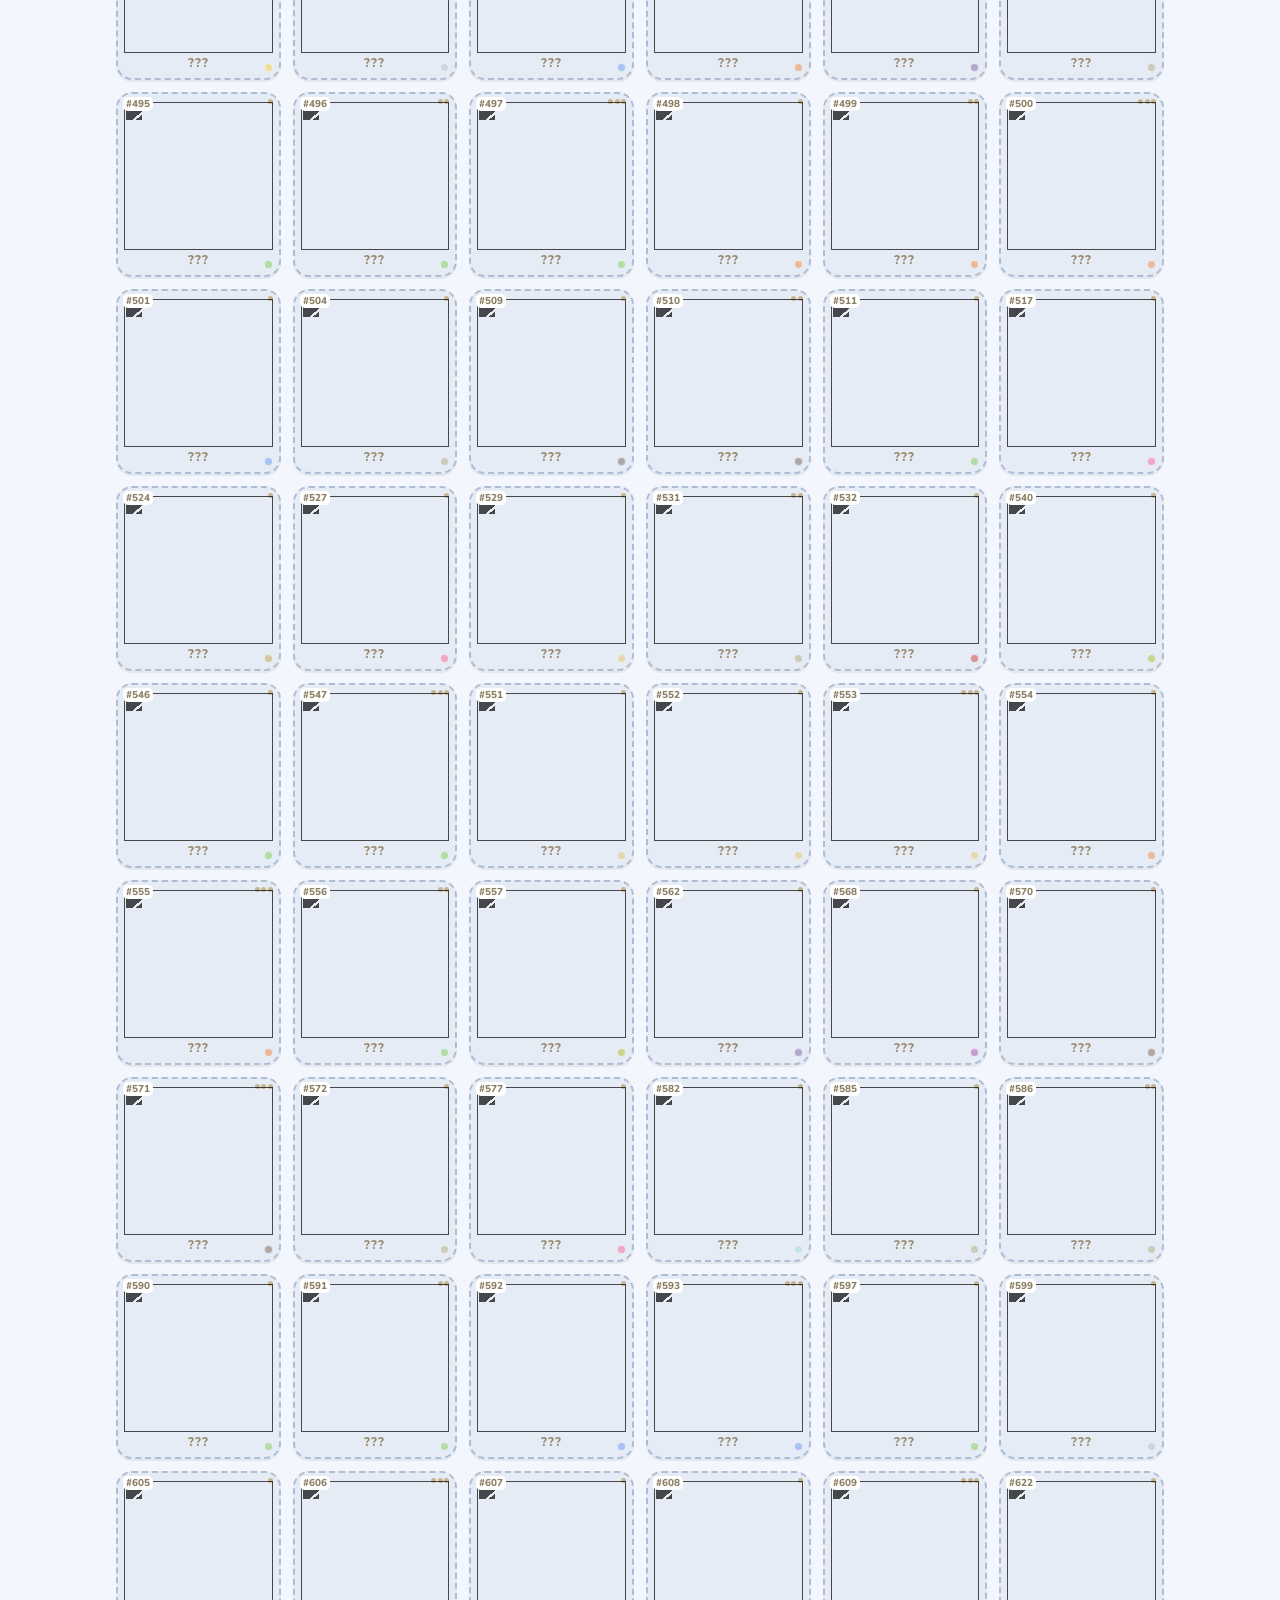
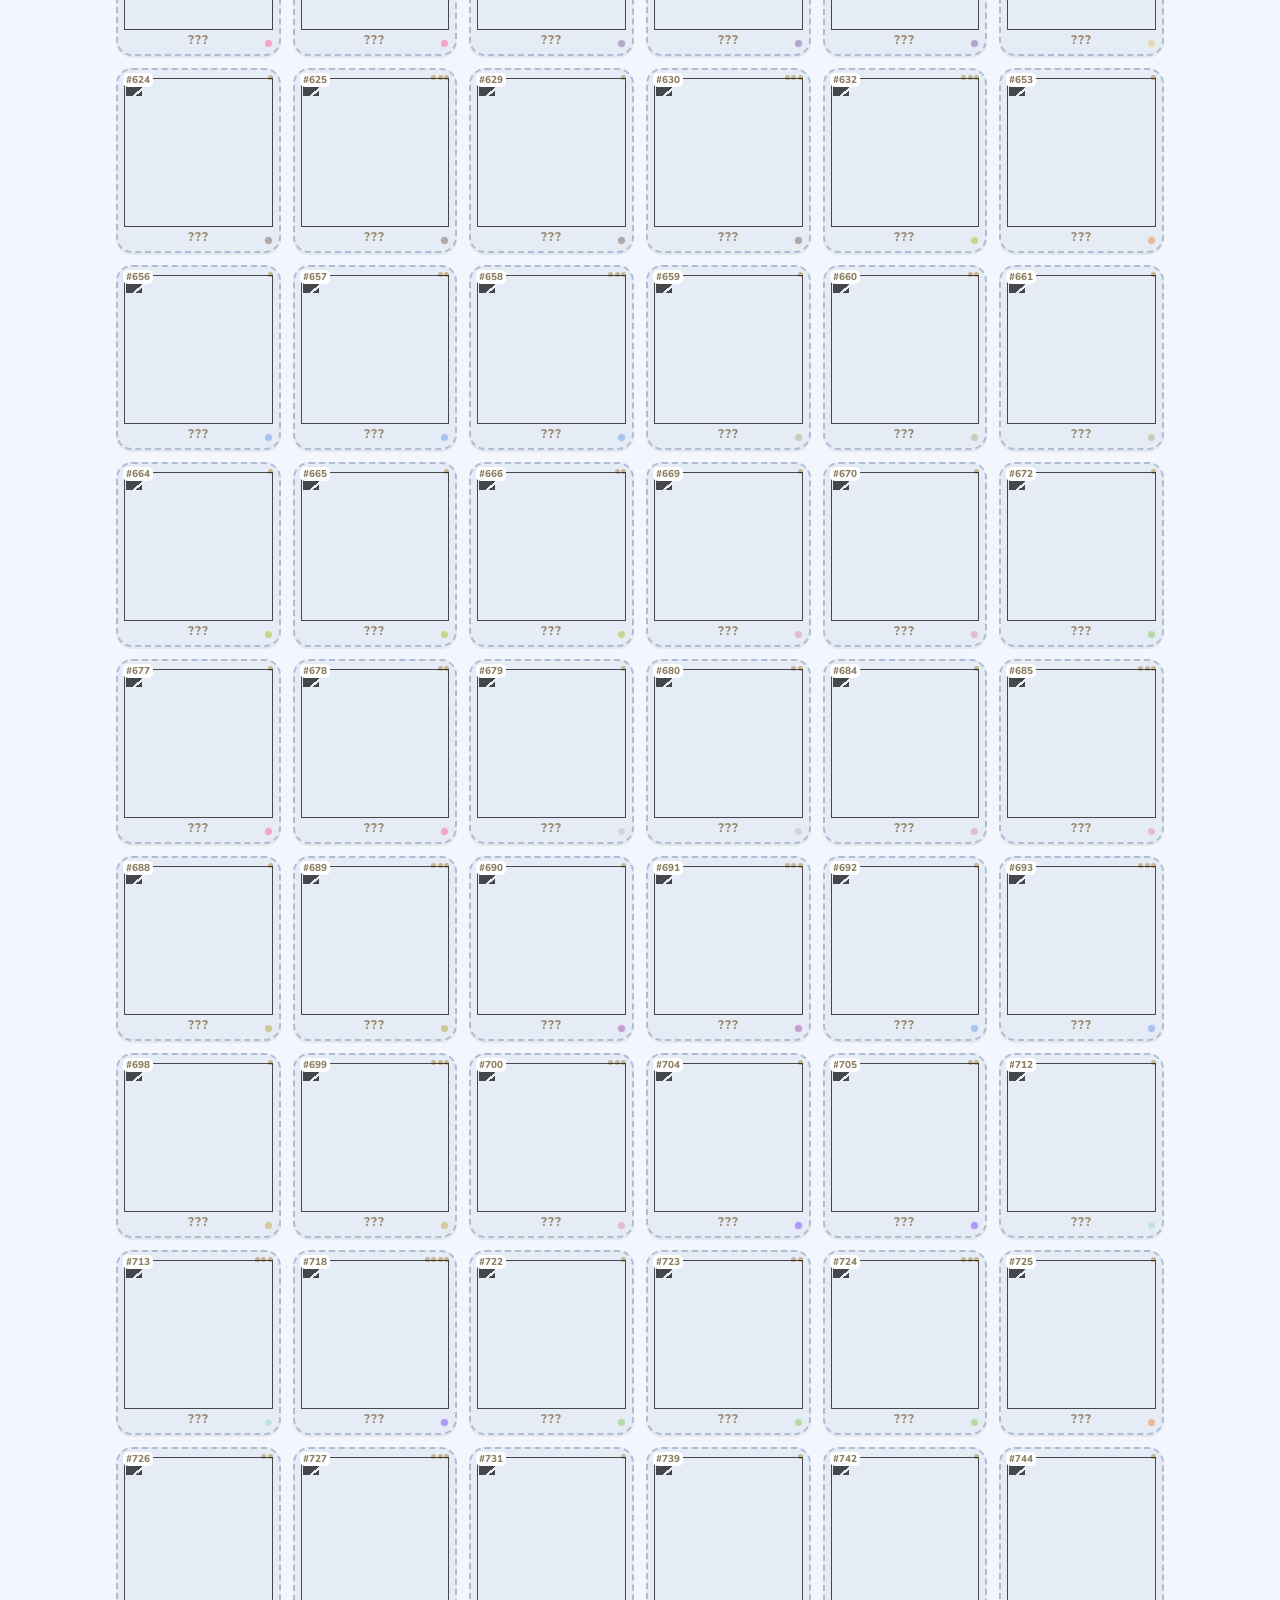
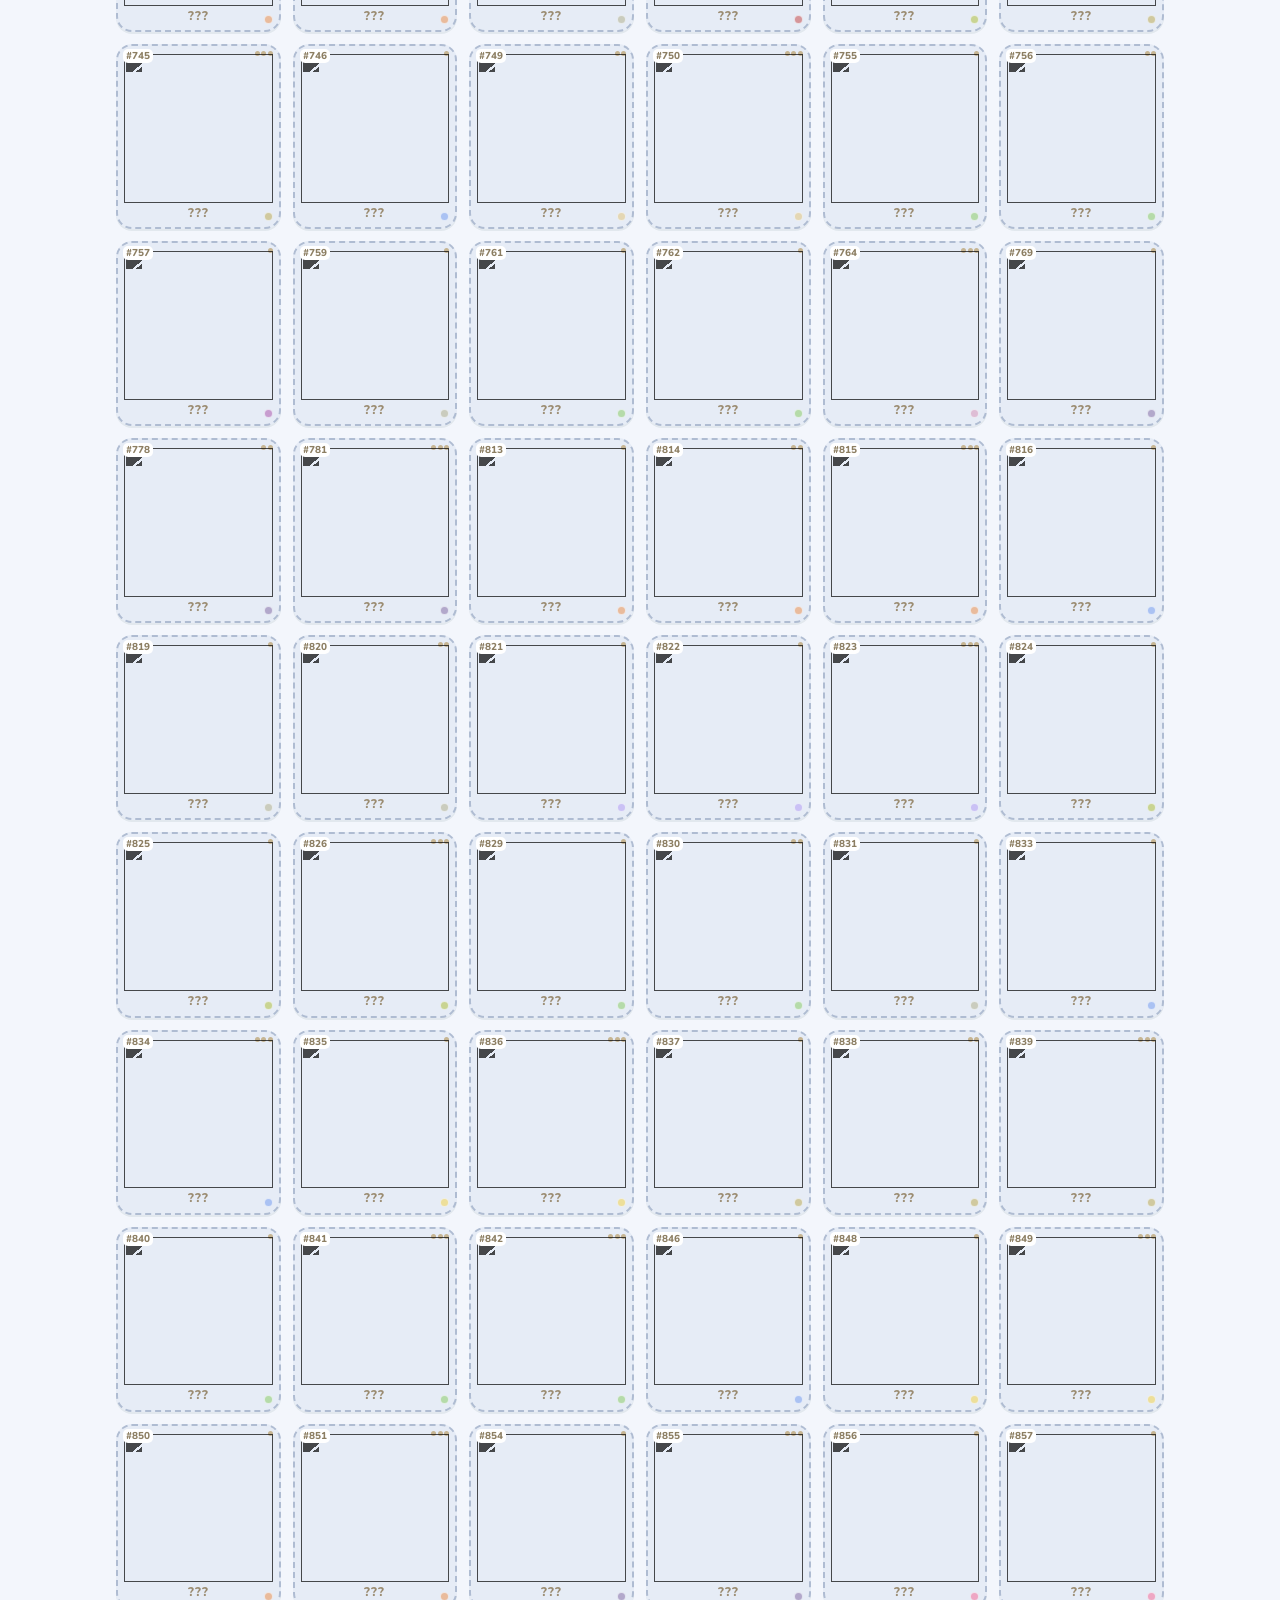
==== commit 8d663ba2: "sound: drop Pokémon cries, keep hit / whoosh / splash Cries sounded bad on phones, old (Red/Blue) an" ====
--- a/index.html
+++ b/index.html
@@ -125,7 +125,7 @@
 <script src="js/species.js"></script>
 <script src="js/battle.js"></script>
 <script src="js/cards.js"></script>
-<script src="js/voices.js"></script>
+<script src="js/sfx.js"></script>
 <script src="js/arena3d.js"></script>
 <script src="js/app.js"></script>
 </body>
--- a/css/app.css
+++ b/css/app.css
@@ -184,7 +184,7 @@
   overflow:hidden;text-overflow:ellipsis;white-space:nowrap;
 }
 .tile.ghost .nm{color:#9A8B70;font-weight:800;letter-spacing:1px}
-.tile .no{position:absolute;top:5px;left:7px;font:800 10px var(--font-b);color:#BCAF93}
+.tile .no{position:absolute;z-index:1;top:3px;left:5px;padding:0 3px;border-radius:5px;background:#fff;font:800 10px var(--font-b);color:#8C7E62}
 .rar{position:absolute;top:5px;right:6px;display:flex;gap:1.5px}
 .rar i{width:5px;height:5px;border-radius:50%;background:var(--amber);display:block}
 .tile.ghost .rar i{background:#C6B593}
@@ -316,6 +316,10 @@
   border-radius:12px;padding:11px 13px;font-size:14.5px;line-height:1.5;font-weight:600;
 }
 .m-fact b{display:block;font-family:var(--font-h);font-size:13px;color:var(--amber-dk);margin-bottom:2px;letter-spacing:.6px}
+.m-vars{margin:10px 0}
+.m-vars b{display:block;font-family:var(--font-h);font-size:13px;color:var(--amber-dk);margin-bottom:4px;letter-spacing:.6px}
+.m-vars div{display:flex;gap:8px;overflow-x:auto;padding-bottom:4px}   /* przewijane w bok: Charizard ma 8 */
+.m-vars img{height:150px;border-radius:7px;cursor:zoom-in;flex:none}
 .m-stats{display:grid;grid-template-columns:1fr 1fr;gap:8px;margin-top:12px}
 .stat{background:#fff;border:2px solid var(--line);border-radius:12px;padding:8px 11px}
 .stat span{display:block;font-size:11px;color:#8C9A96;font-weight:800;letter-spacing:.5px}
@@ -375,6 +379,15 @@
 .ar-slot .art,.fighter .art,.ar-pick .art{display:block;width:100%;aspect-ratio:1}
 .sugg .s-art img{width:100%;height:100%;display:block}
 .fighter.side-b .art{transform:scaleX(-1)}
+/* forma walki: Mega złota poświata, Tera kryształowa */
+.mega .art img{filter:drop-shadow(0 0 7px #F5A524)}.tera .art img{filter:drop-shadow(0 0 7px #7FE3FF) saturate(1.2)}
+/* Tera: kryształowe ścianki na samym Pokémonie (maska = jego obrazek, --m) */
+.tera .art{position:relative}
+.tera .art::after{content:'';position:absolute;inset:0;pointer-events:none;mix-blend-mode:screen;
+  background:linear-gradient(60deg,#FFF6 0 18%,#7FE3FF55 18% 34%,#0000 34% 52%,#FFF5 52% 66%,#7FE3FF44 66% 80%,#0000 80%),
+    linear-gradient(-60deg,#0000 0 22%,#FFF4 22% 40%,#0000 40% 60%,#7FE3FF55 60% 76%,#0000 76%);
+  -webkit-mask:var(--m) center/contain no-repeat;mask:var(--m) center/contain no-repeat}
+.ar-bar .form{white-space:nowrap}
 .ar-bar{display:flex;gap:8px;align-items:stretch;justify-content:center;margin:12px 0 10px;flex-wrap:wrap}
 .seg{display:flex;background:#fff;border:2px solid var(--line);border-radius:14px;padding:3px;gap:3px}
 .seg button,.move{
@@ -427,6 +440,14 @@
 .move b{font:800 15px var(--font-b)}
 .move:disabled{filter:grayscale(1);opacity:.5}
 .stb{position:absolute;top:4px;right:6px;font-size:20px}
+/* zmienione statystyki pod paskiem życia; poświata przy wzmocnieniu (czerwona) / osłabieniu (niebieska) */
+.stg{display:flex;flex-wrap:wrap;justify-content:center;gap:3px;min-height:17px;margin-top:2px}
+.stg i{font:800 11px/16px var(--font-b);font-style:normal;padding:0 5px;border-radius:99px;background:#FFE1D8;color:#B23A26;animation:pop .3s}
+.stg i.dn{background:#DCE7FF;color:#2D52B0}
+.fighter.buff{animation:buff .7s ease-out}
+.fighter.debuff{animation:debuff .7s ease-out}
+@keyframes buff{30%{box-shadow:0 0 0 6px rgba(255,106,90,.55),0 0 26px 8px rgba(255,170,60,.7);transform:scale(1.06) translateY(-4px)}}
+@keyframes debuff{30%{box-shadow:0 0 0 6px rgba(90,140,255,.5),0 0 22px 6px rgba(90,140,255,.6);transform:scale(.96) translateY(3px)}}
 .dmg.icon{font-size:40px}
 .move:active{transform:translateY(3px);box-shadow:none}
 .battle-log{margin-top:10px;background:var(--ink);color:#EAF4EF;border-radius:14px;padding:10px 12px;max-height:170px;overflow:auto;font-size:13px;line-height:1.45}
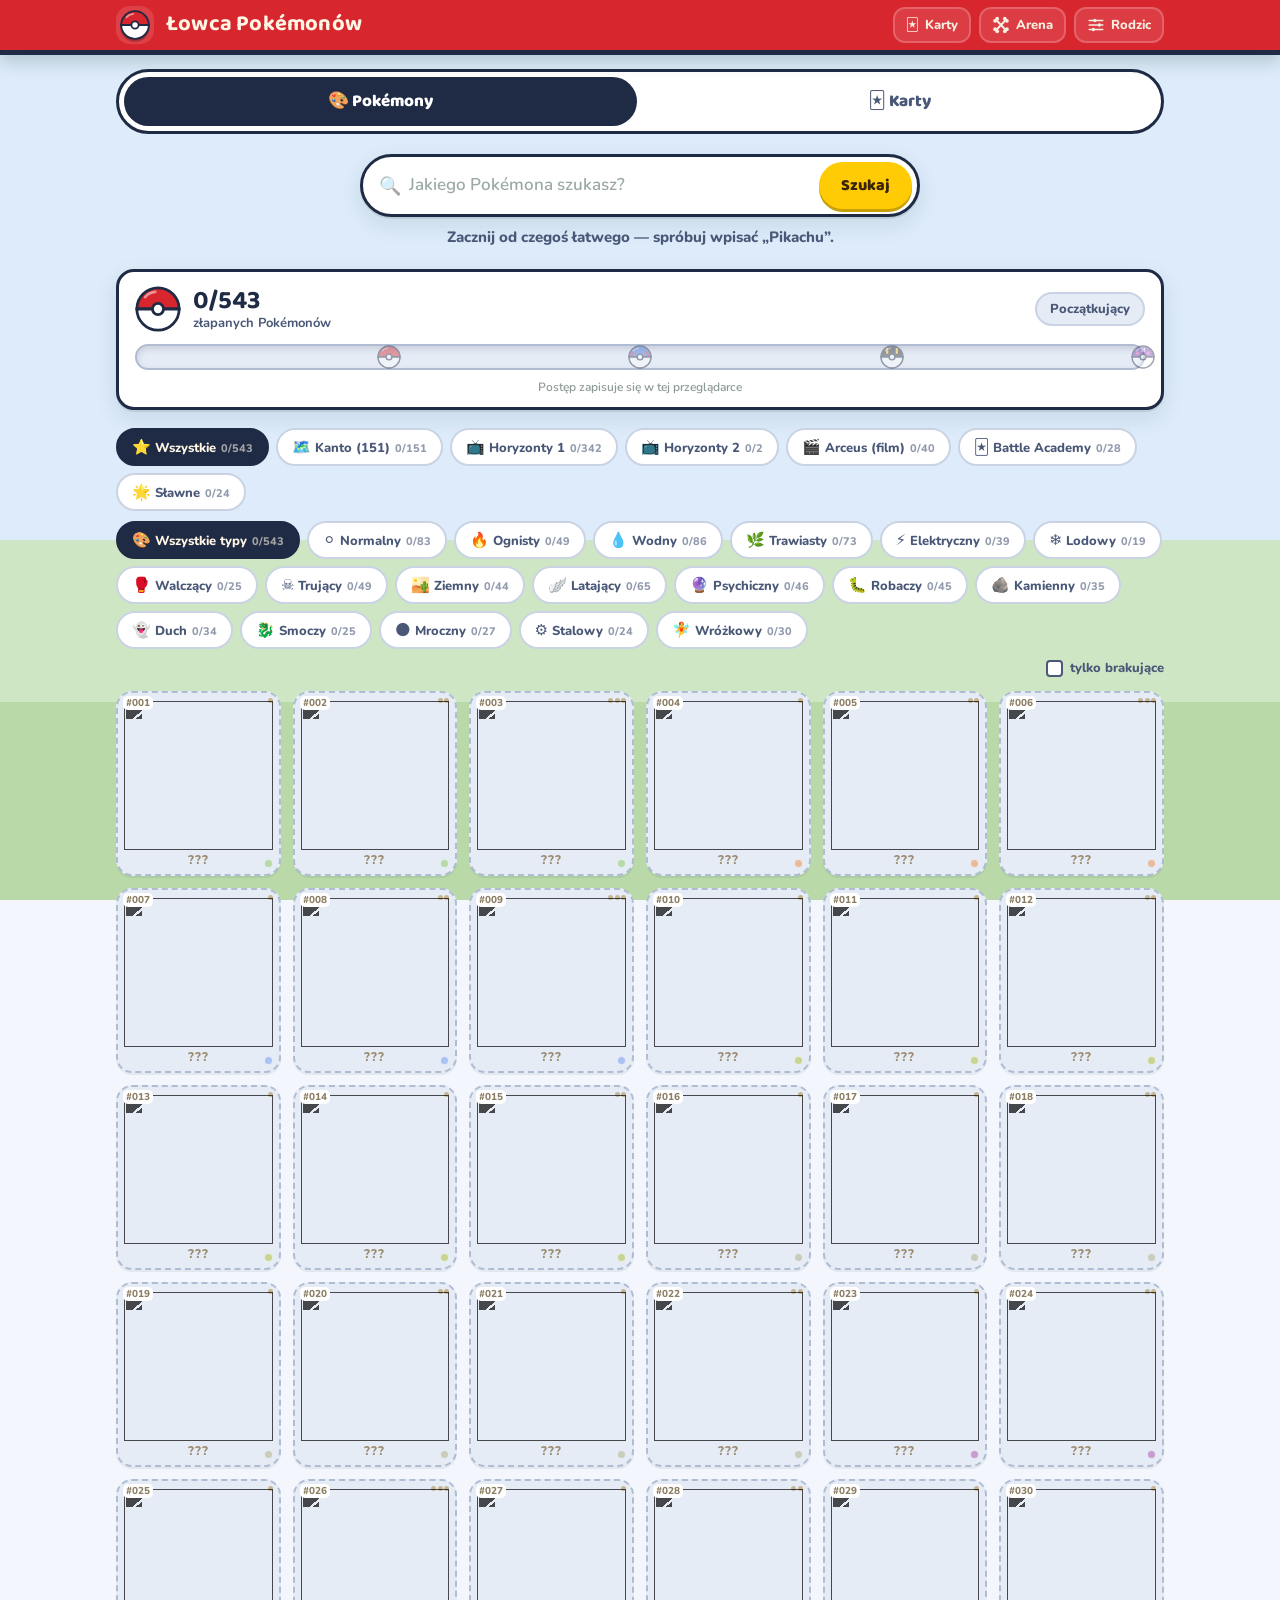
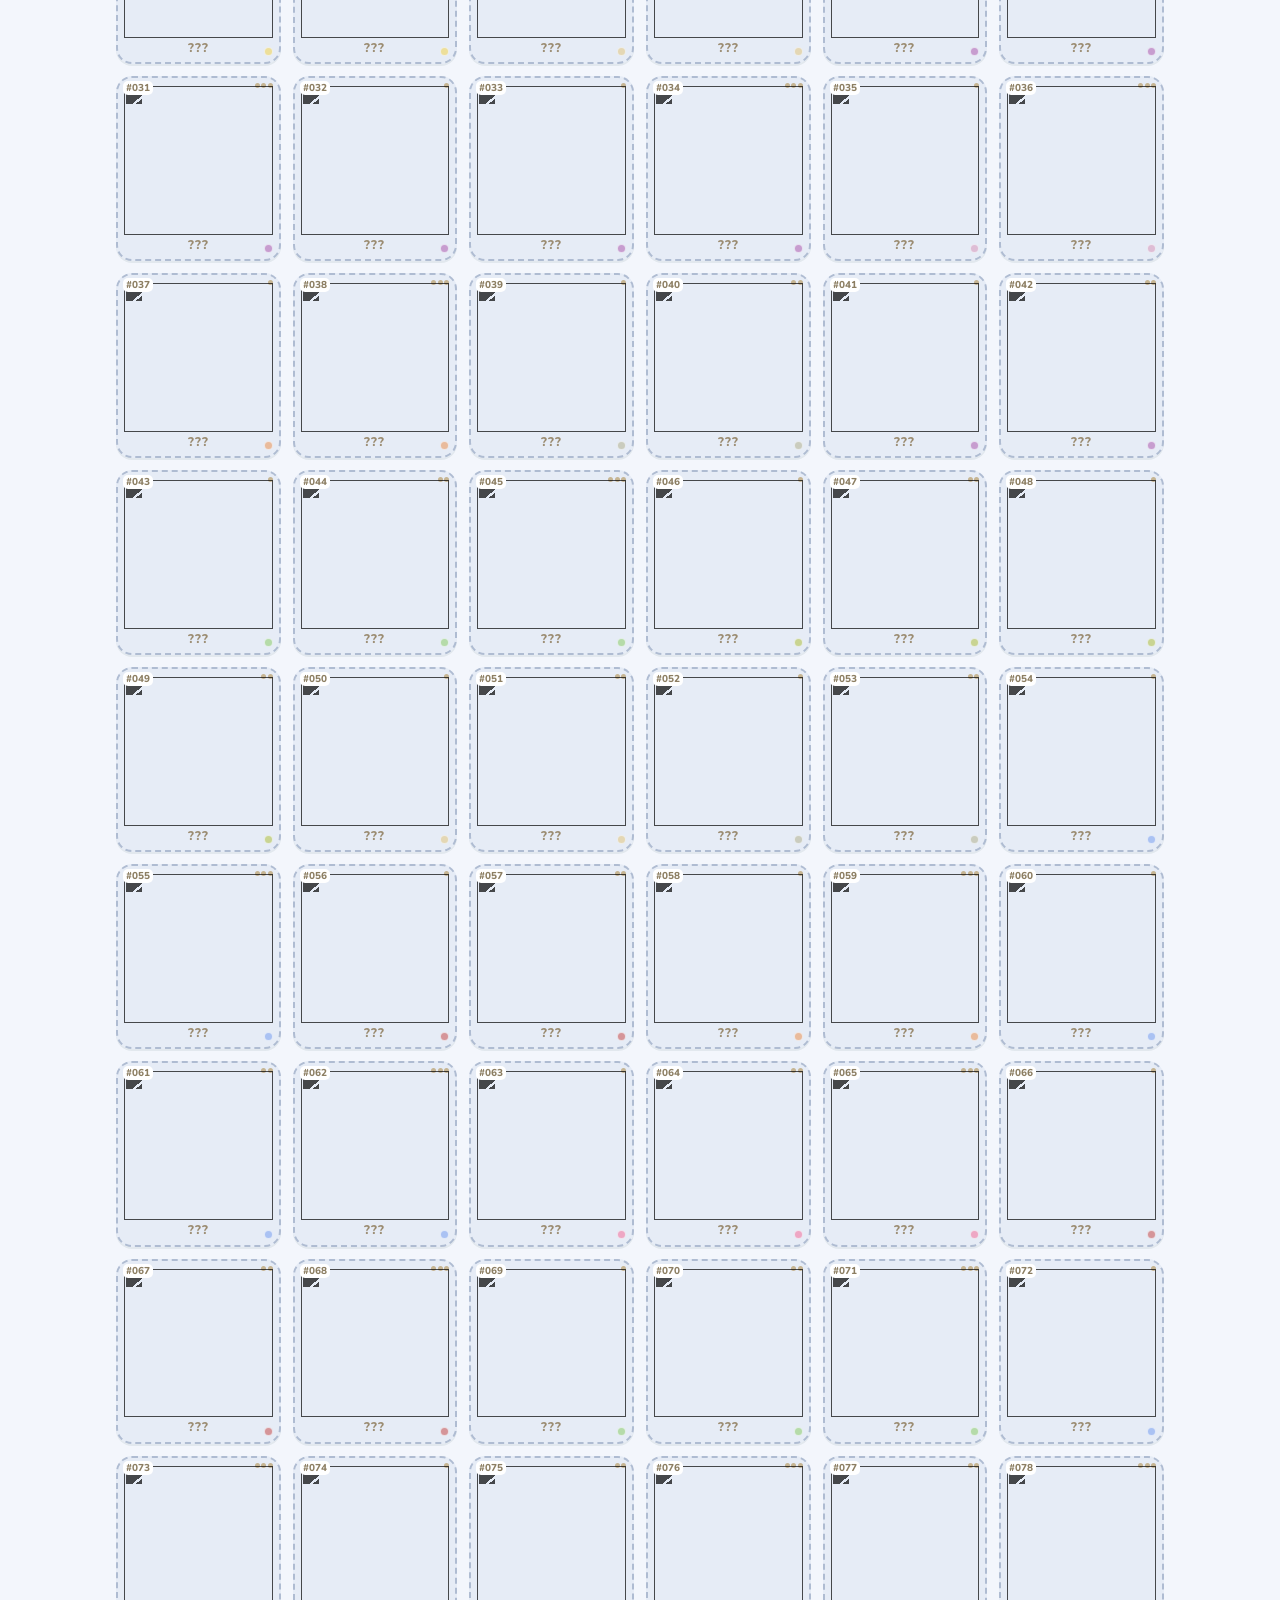
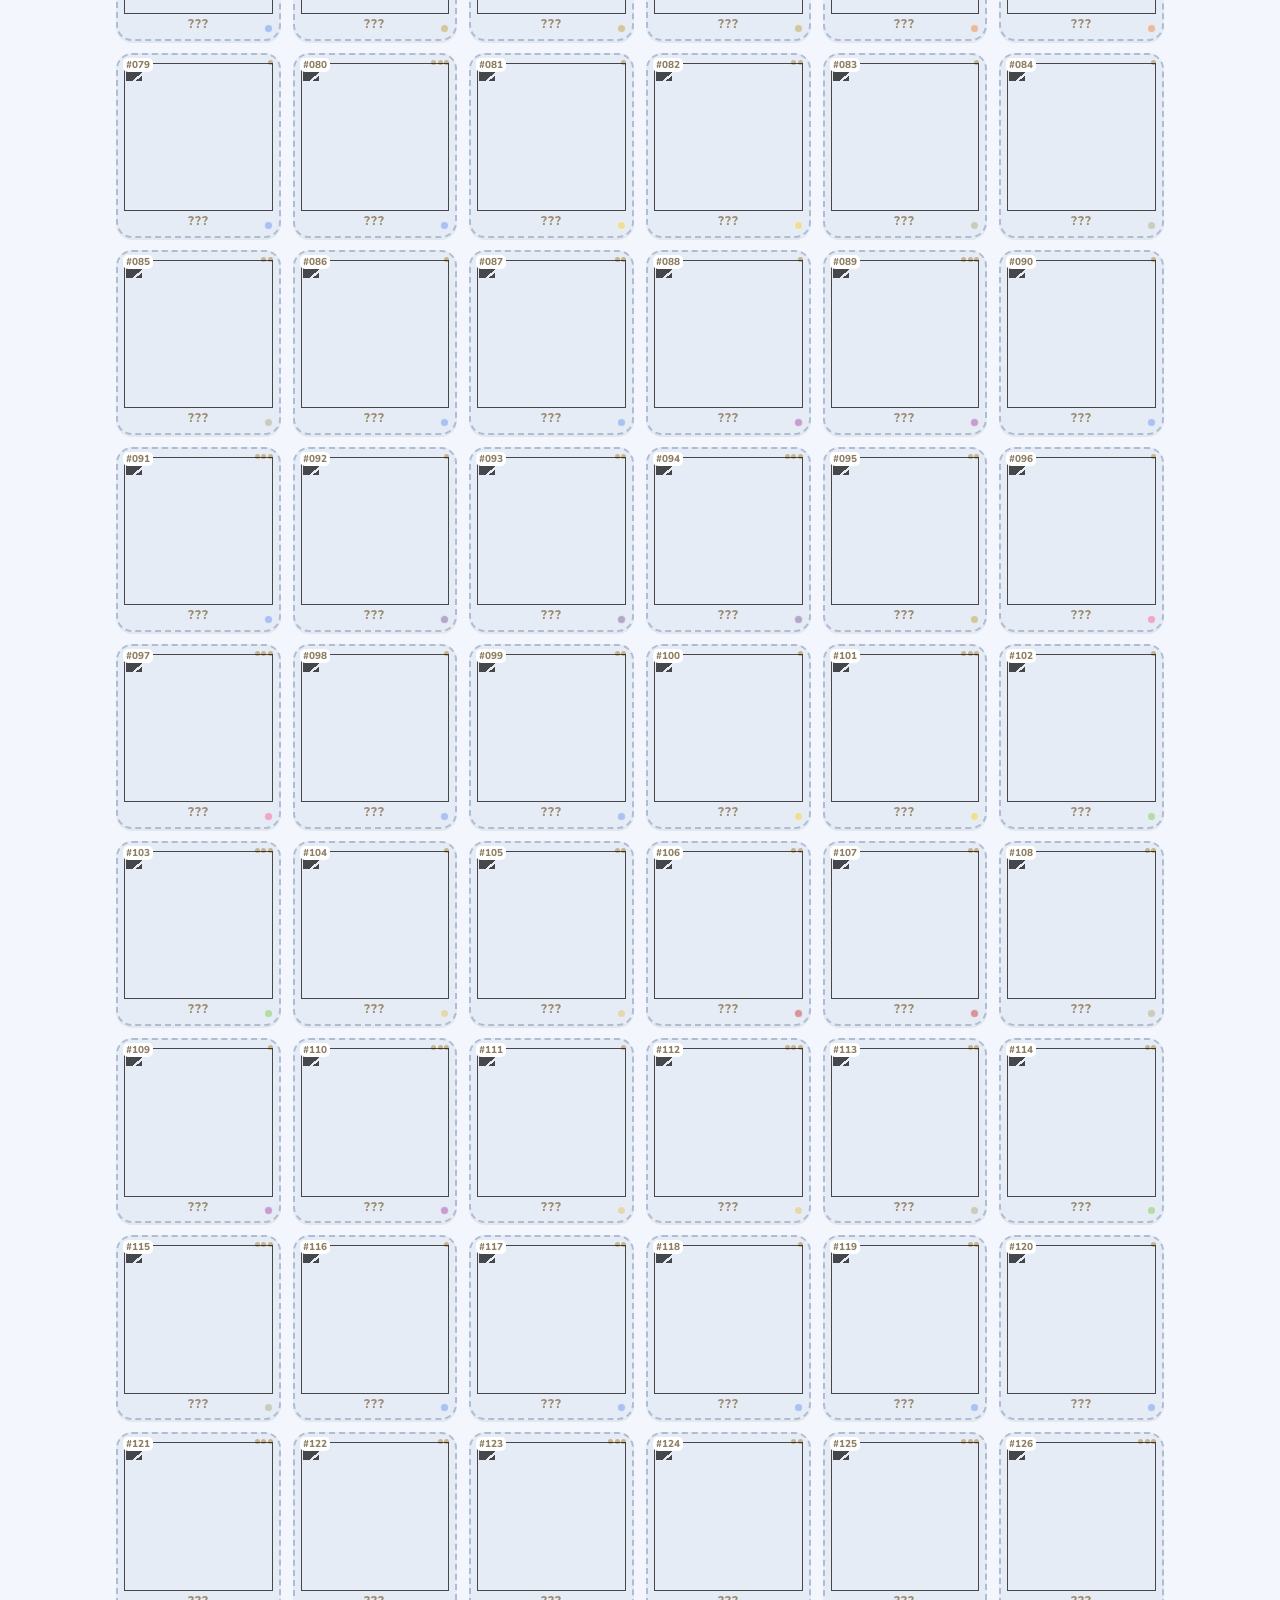
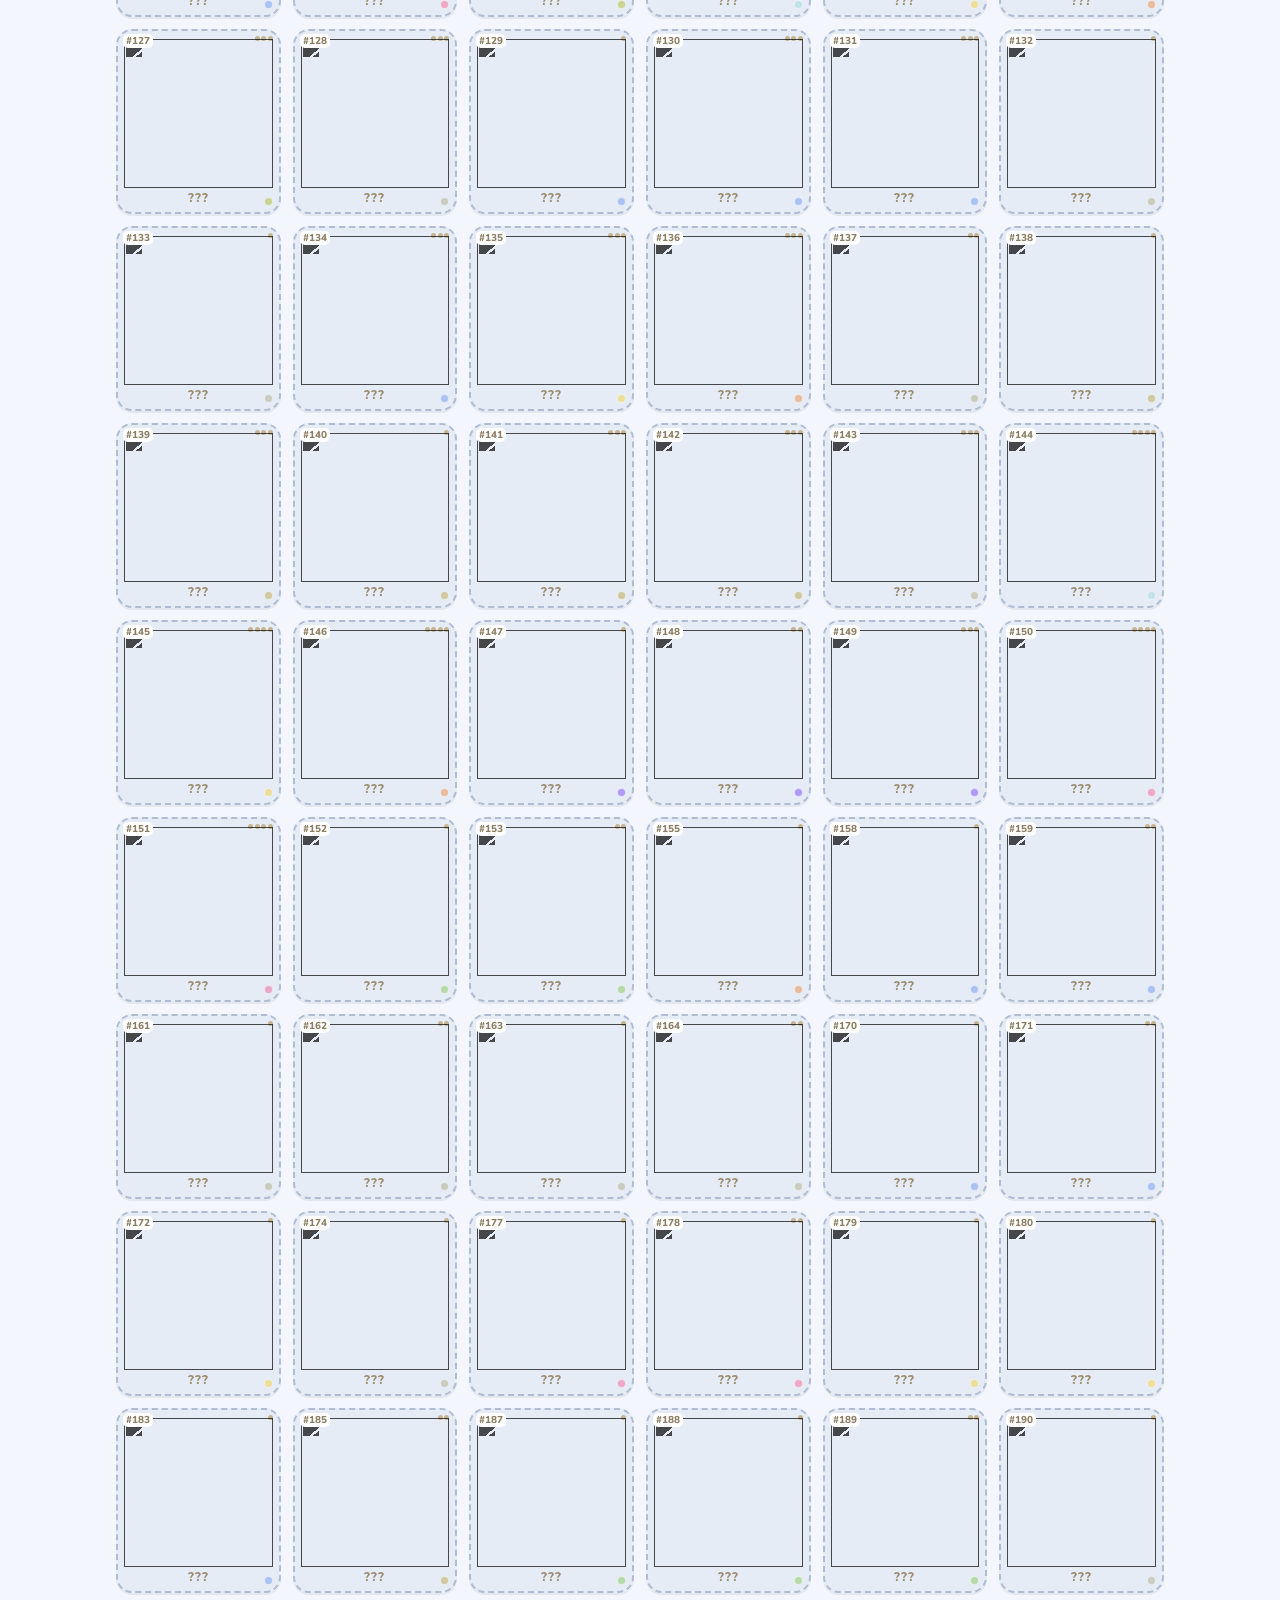
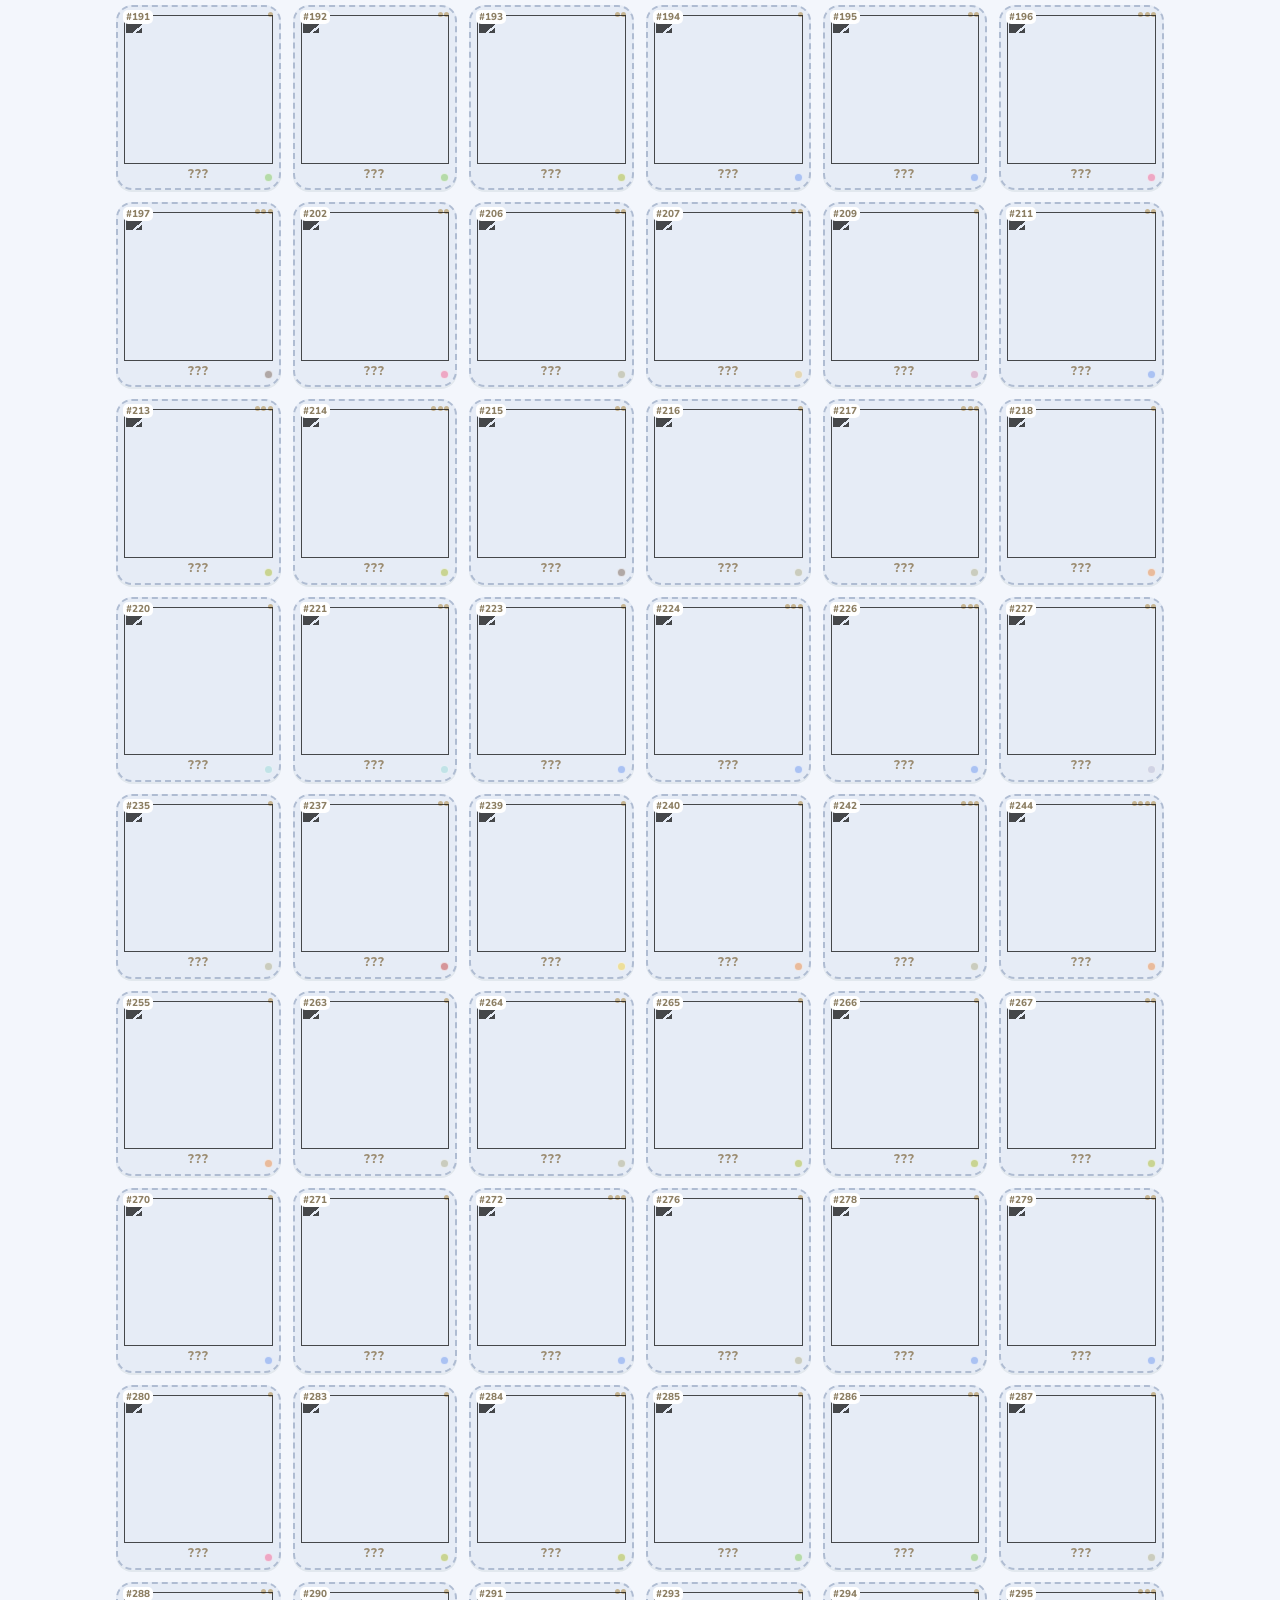
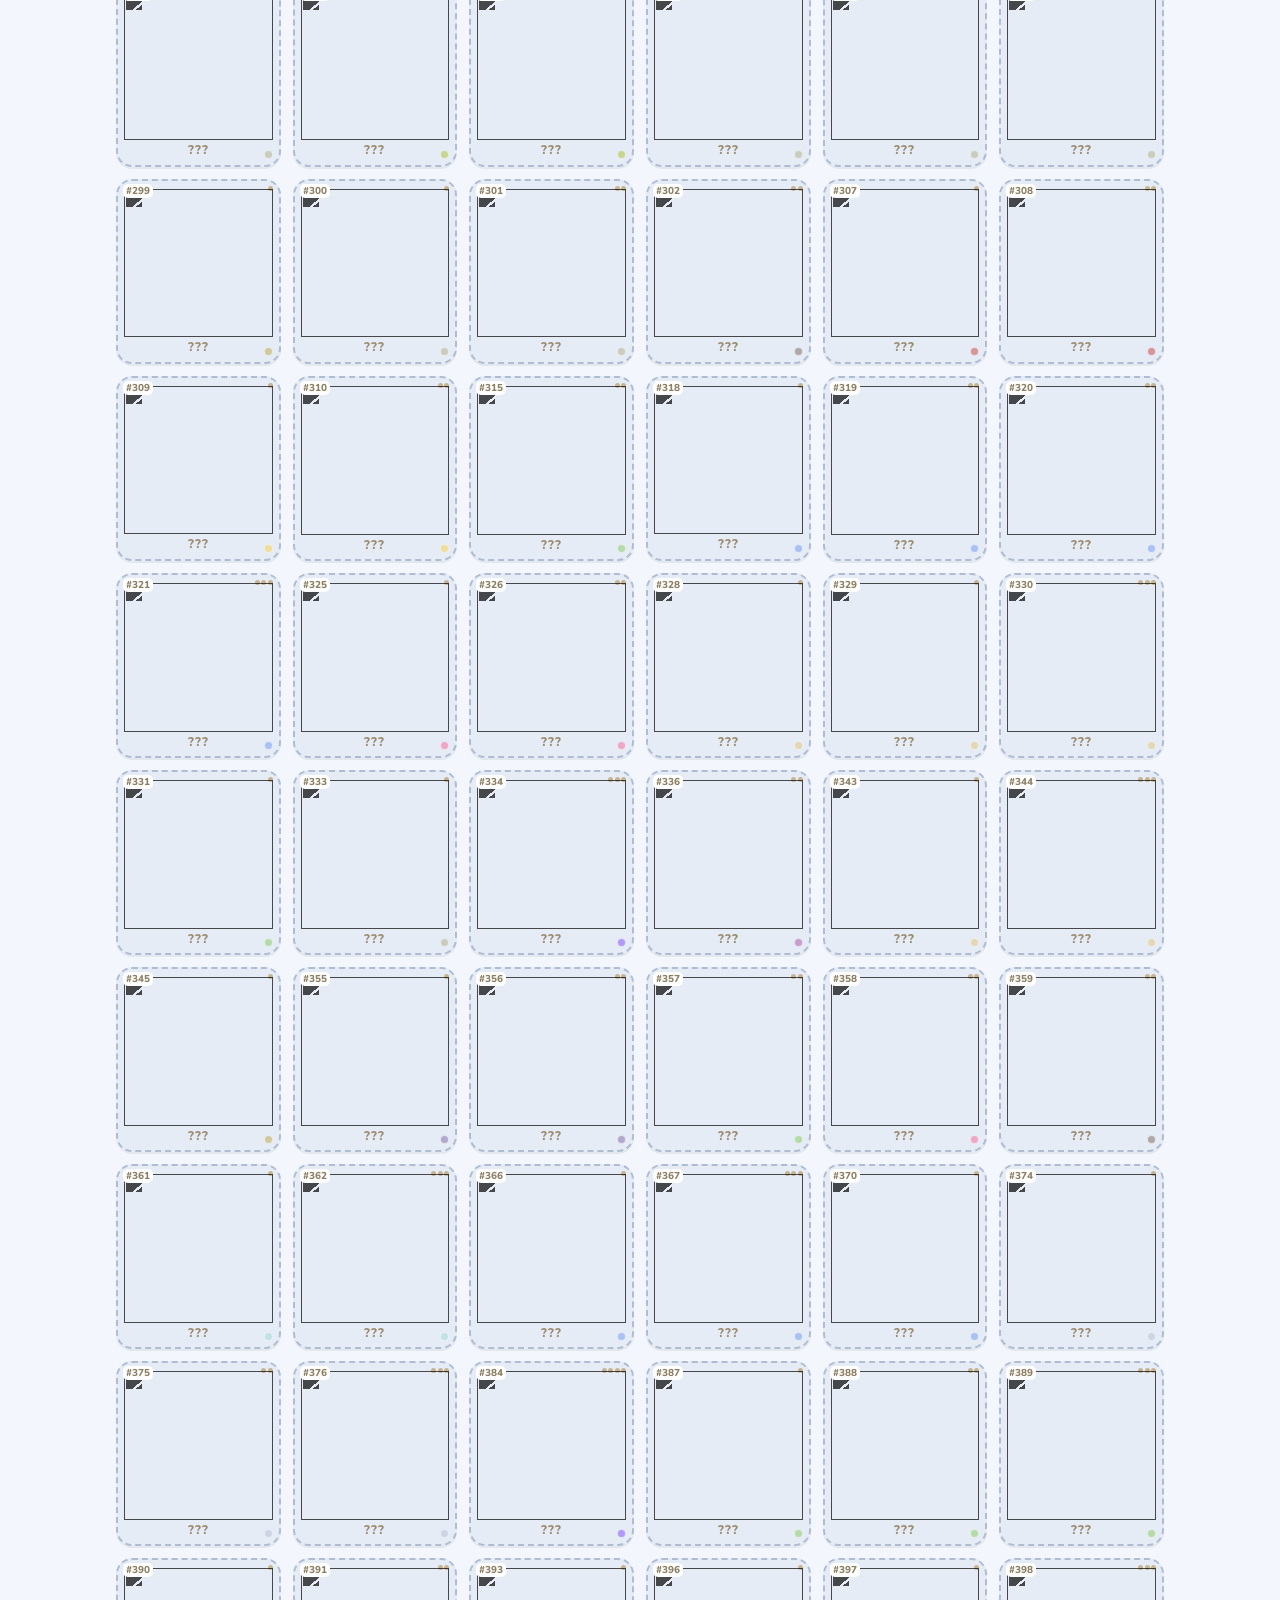
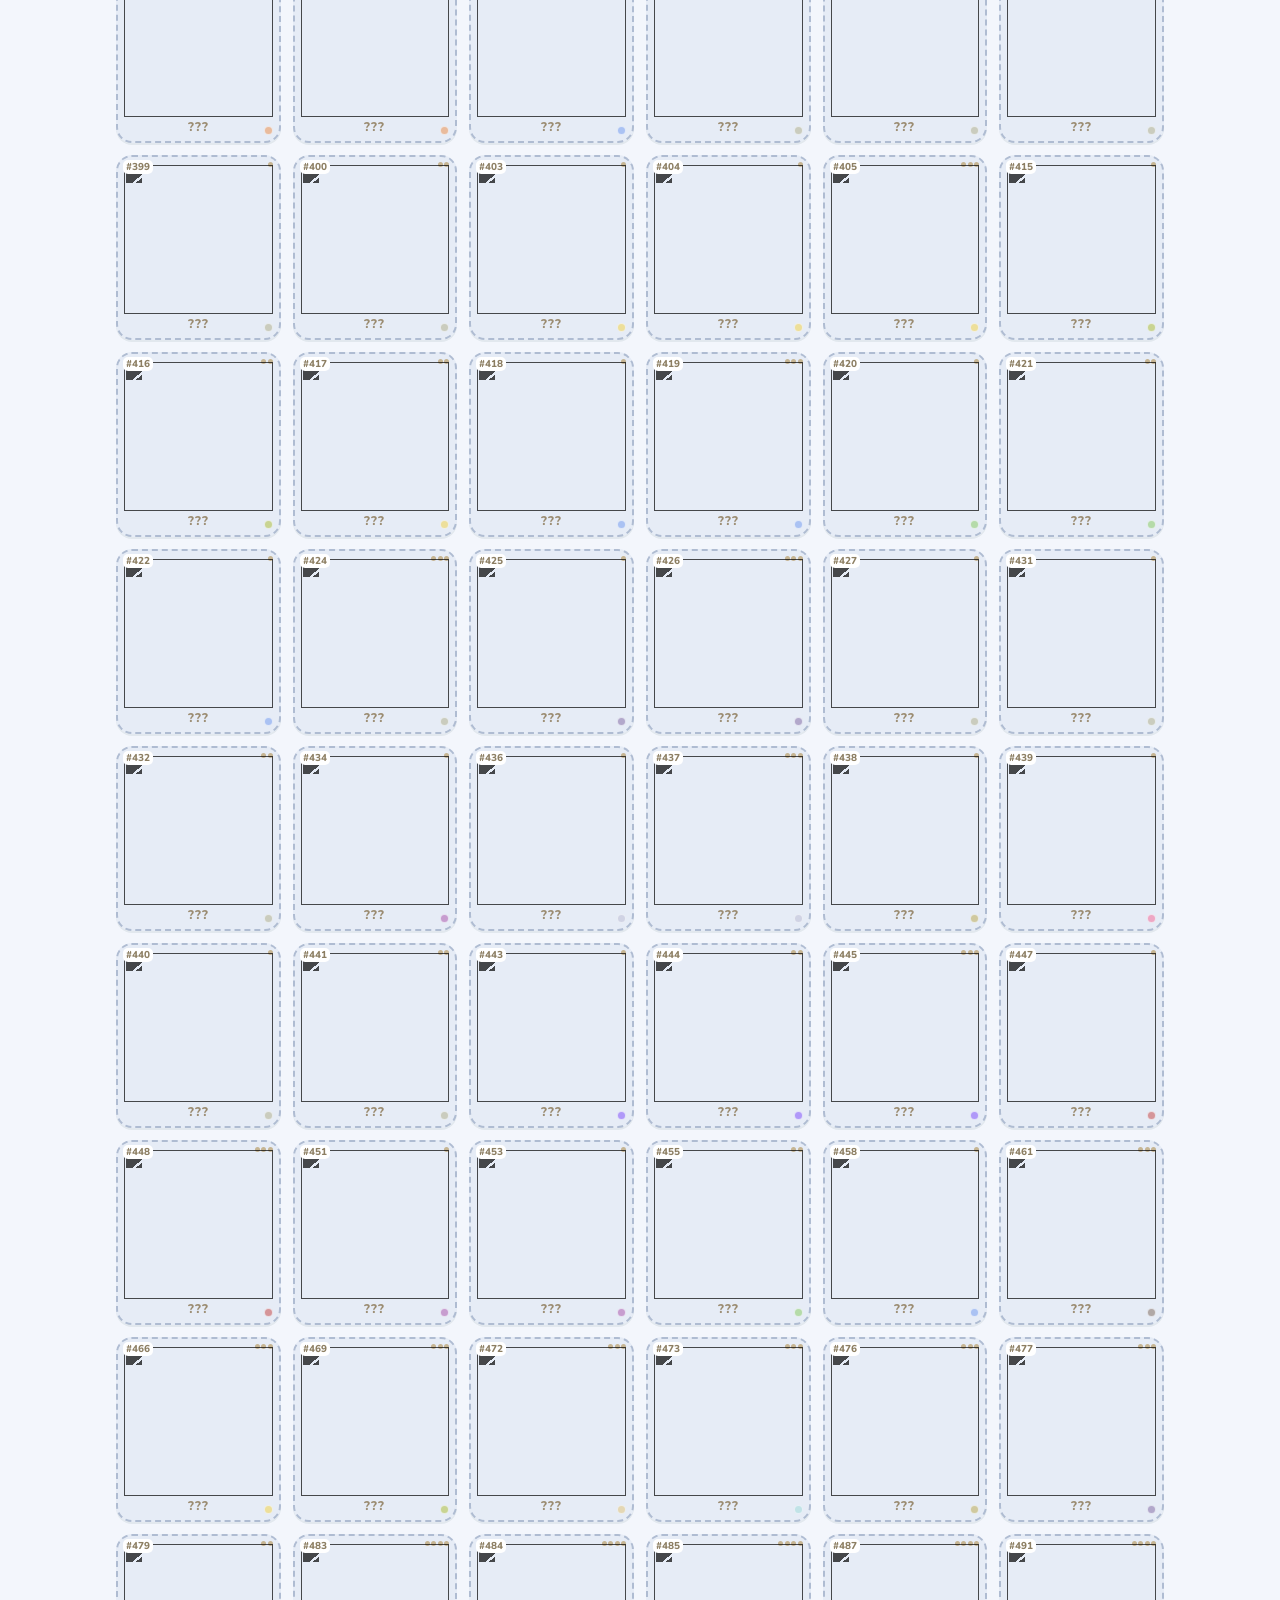
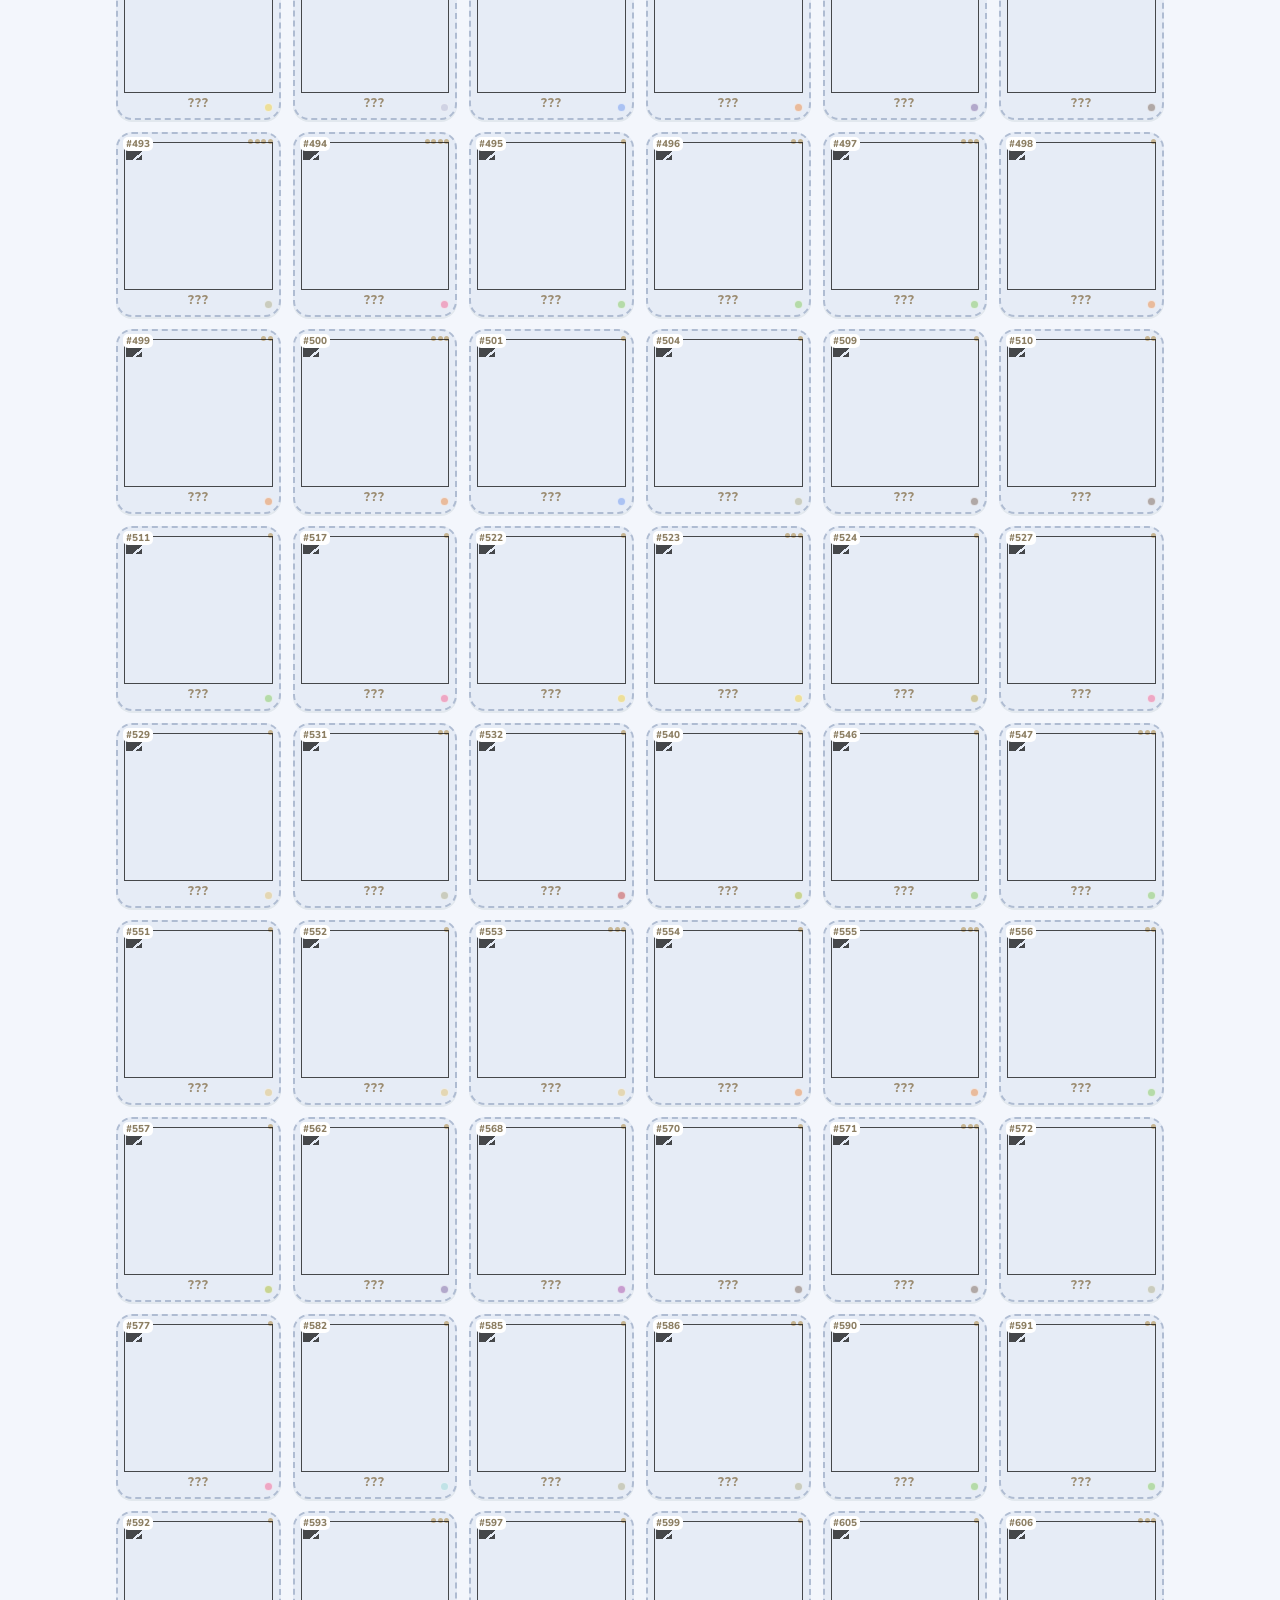
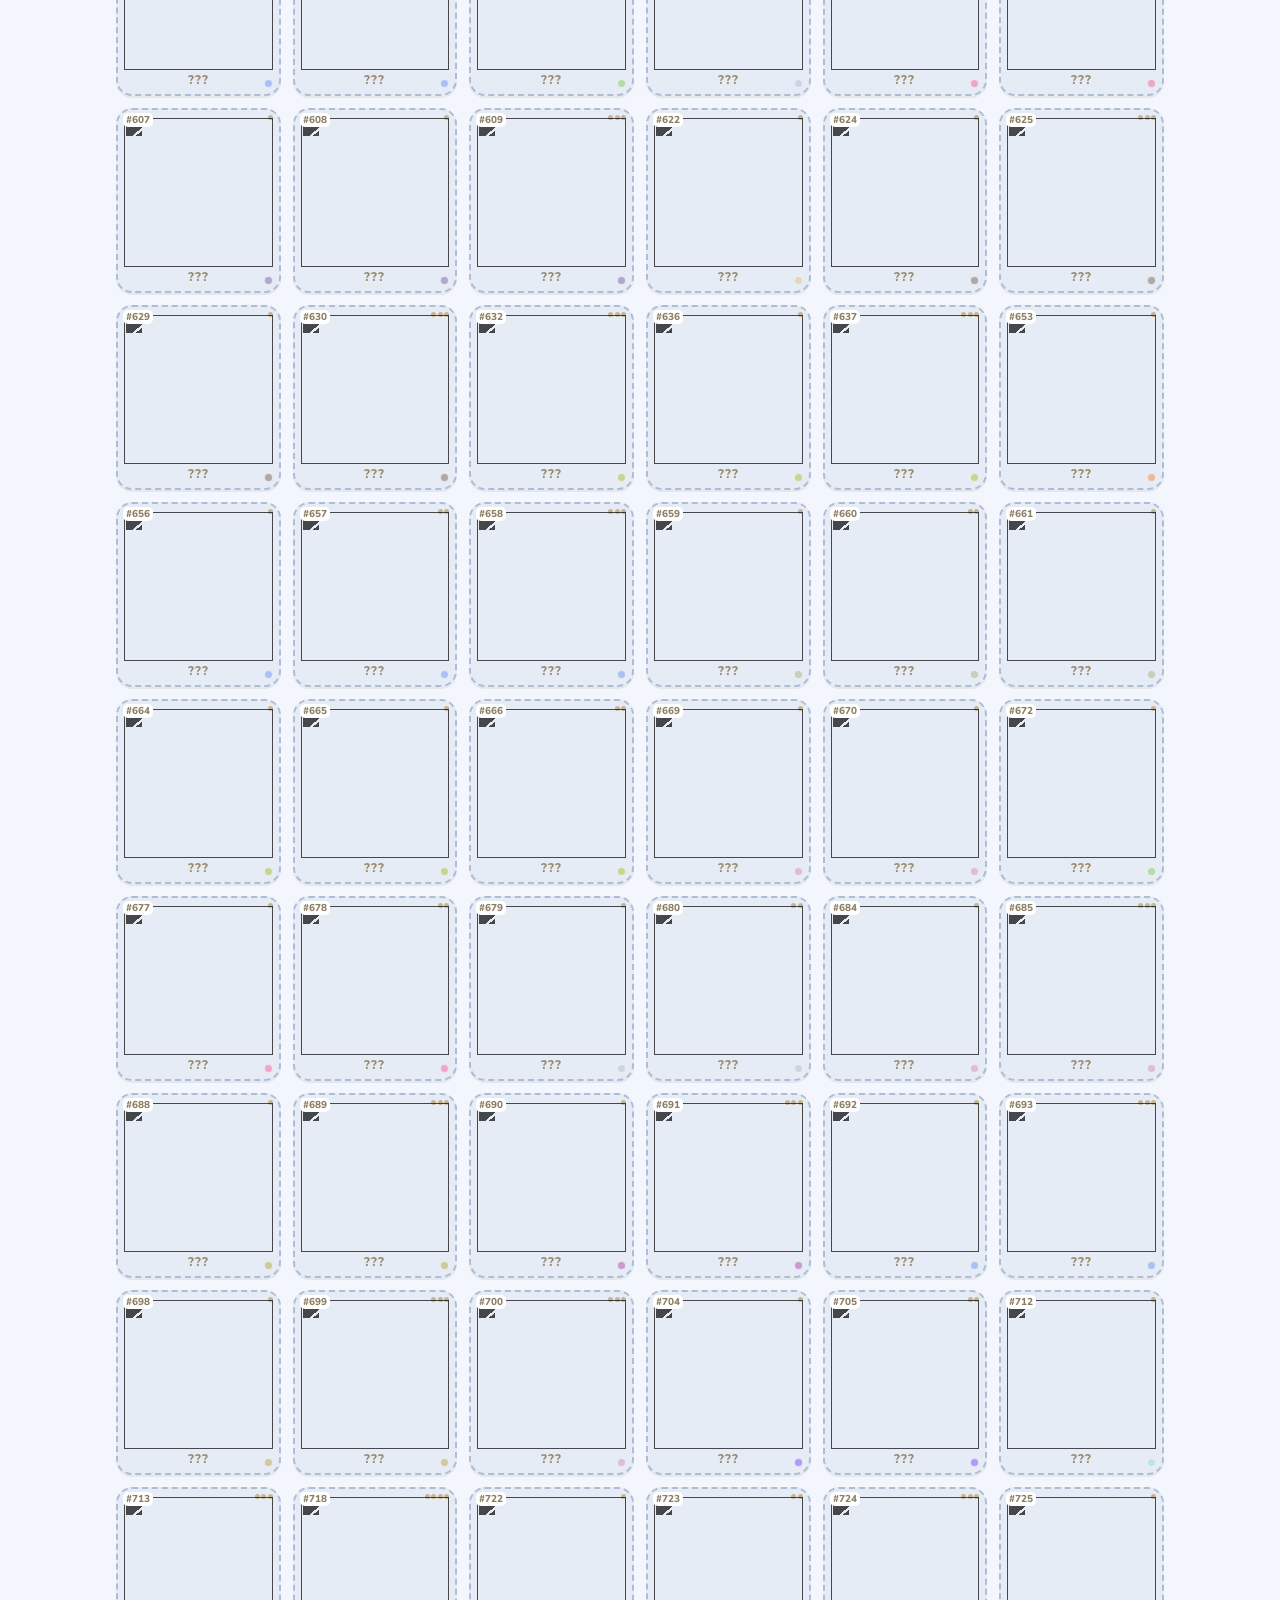
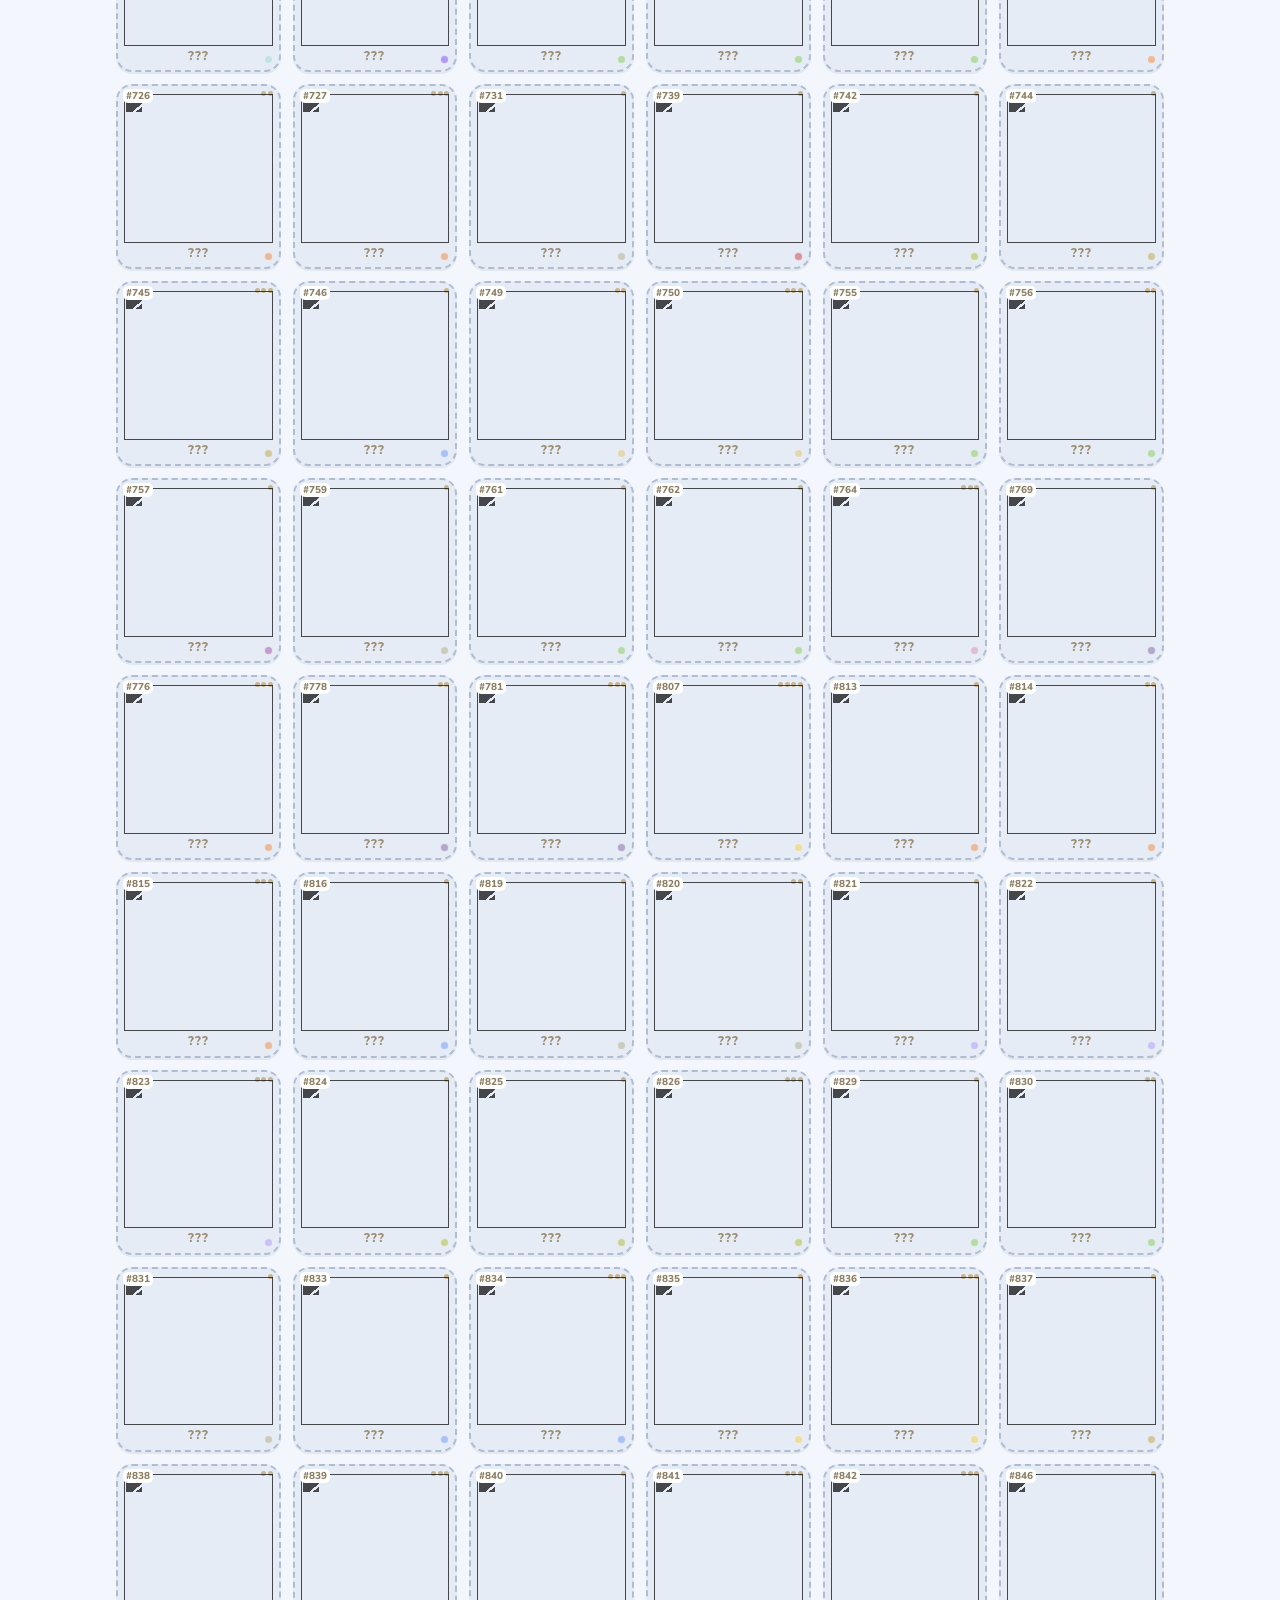
==== commit 0f59a740: "ui: no forced dark mode on phones Phones with auto-dark (Chrome on Android) inverted the page and it" ====
--- a/index.html
+++ b/index.html
@@ -4,6 +4,7 @@
 <meta charset="utf-8">
 <meta name="viewport" content="width=device-width, initial-scale=1, viewport-fit=cover">
 <meta name="theme-color" content="#D8262E">
+<meta name="color-scheme" content="light dark">
 <link rel="manifest" href="manifest.json">
 <link rel="icon" href="icon.svg">
 <title>Łowca Pokémonów</title>
--- a/css/app.css
+++ b/css/app.css
@@ -20,6 +20,7 @@
 *{box-sizing:border-box}
 [hidden]{display:none !important}
 html,body{margin:0;padding:0}
+:root{color-scheme:light dark}   /* „mam ciemny motyw”: telefon nie przyciemnia na siłę (auto-dark); kolory i tak jasne */
 body{
   font-family:var(--font-b);
   color:var(--ink);
@@ -156,7 +157,8 @@
 .chip.on{background:var(--ink);border-color:var(--ink);color:#FFF6E4}
 .chip b{opacity:.6;font-weight:800;margin-left:5px;font-size:11px}
 .miss{margin-left:auto;display:flex;align-items:center;gap:7px;font-weight:800;font-size:13px;color:var(--ink-soft);cursor:pointer}
-.miss input{width:17px;height:17px;accent-color:var(--ink)}
+.miss input{appearance:none;margin:0;width:17px;height:17px;border:2px solid var(--ink-soft);border-radius:4px;background:#fff}   /* własny wygląd: ciemny motyw telefonu go nie zmienia */
+.miss input:checked{background:var(--ink);box-shadow:inset 0 0 0 2px #fff}
 
 /* ================= SIATKA ================= */
 .grid{
@@ -455,6 +457,16 @@
 .battle-log strong{color:#FFE08A}
 .battle-result{margin-top:10px;text-align:center;border-radius:16px;padding:12px;background:#FFF3D8;border:3px solid var(--amber);animation:pop .4s}
 .battle-result .winner{font:800 24px var(--font-h)}
+/* trening: znaczek ⭐+N (przyrost poziomu ponad 50), pasek EXP, świętowanie nowego poziomu */
+.lvb{display:inline-block;padding:0 6px;border-radius:99px;background:var(--amber);color:#3A2600;font:900 11px/17px var(--font-b);vertical-align:middle;letter-spacing:0}
+.tile .lvb{position:absolute;z-index:1;top:20px;left:5px;font-size:10px;line-height:15px;padding:0 5px}
+h2 .lvb{font-size:14px;line-height:22px;padding:0 9px}
+.xpbar i b{background:linear-gradient(90deg,#F5A524,#FFD45C)}
+.xpbar em{font-size:10px;letter-spacing:-.3px}
+.battle-result .xp-gain{margin-top:8px;font:800 14px var(--font-b);color:var(--ink-soft)}
+.battle-result .xpbar{max-width:260px;margin:4px auto 0}
+.lvup{margin:8px auto 0;padding:8px 12px;max-width:320px;border-radius:14px;background:#FFF1C7;border:2px solid var(--amber);font:800 15px var(--font-b);animation:pop .5s cubic-bezier(.3,1.6,.5,1)}
+.lvup span{display:block;margin-top:3px;font-size:13px;color:var(--ink-soft)}
 .battle-result small{font-weight:800;color:var(--ink-soft)}
 .m-actions.center{justify-content:center}
 
@@ -493,6 +505,7 @@
 .dz.cpu{flex-direction:row-reverse}
 .d-active{position:relative;width:46%;flex:0 0 auto;transition:.2s}
 .d-active img{width:100%;display:block;border-radius:8px;box-shadow:0 4px 12px rgba(0,0,0,.25)}
+.d-empty{display:grid;place-items:center;aspect-ratio:245/342;border:3px dashed var(--line);border-radius:12px;font-size:40px;opacity:.6}
 .d-active.hit{animation:shake .4s}
 .d-active.go{translate:0 -10px}
 .dz.cpu .d-active.go{translate:0 10px}
@@ -511,8 +524,12 @@
 .d-log div{opacity:.6}.d-log div:last-child{opacity:1;font-weight:800}
 .d-acts{display:flex;flex-wrap:wrap;gap:8px;justify-content:center}
 .d-acts .btn small{display:block;font-size:11px;opacity:.8}
-.d-pick{display:grid;grid-template-columns:repeat(auto-fill,minmax(92px,1fr));gap:8px}
-.d-pick button{padding:0;border:3px solid transparent;border-radius:10px;background:none}
-.d-pick button.on{border-color:var(--amber);box-shadow:0 0 0 3px rgba(255,203,5,.4)}
-.d-pick img{width:100%;display:block;border-radius:7px}
+.d-pick{display:grid;grid-template-columns:repeat(auto-fill,minmax(96px,1fr));gap:8px}
+.d-pick button{position:relative;padding:4px 4px 6px;border:3px solid var(--line);border-radius:12px;background:#fff;text-align:center;min-width:0}
+.d-pick button.on{border-color:var(--amber);box-shadow:0 0 0 3px rgba(255,203,5,.4);background:#FFF8E1}
+.d-pick .art{display:block;width:100%;aspect-ratio:1}
+.d-pick .nm{display:block;font:800 12px var(--font-b);overflow:hidden;text-overflow:ellipsis;white-space:nowrap}
+.d-pick .nm i{font-style:normal;color:#B23A26}
+.d-pick .st{display:block;font:800 11px var(--font-b);color:var(--ink-soft);white-space:nowrap}
+.d-pick .no{position:absolute;top:4px;left:4px;width:22px;height:22px;border-radius:50%;background:var(--amber);color:#3A2600;font:900 13px/22px var(--font-b)}
 .btn:disabled{opacity:.35;cursor:default;filter:grayscale(.6)}
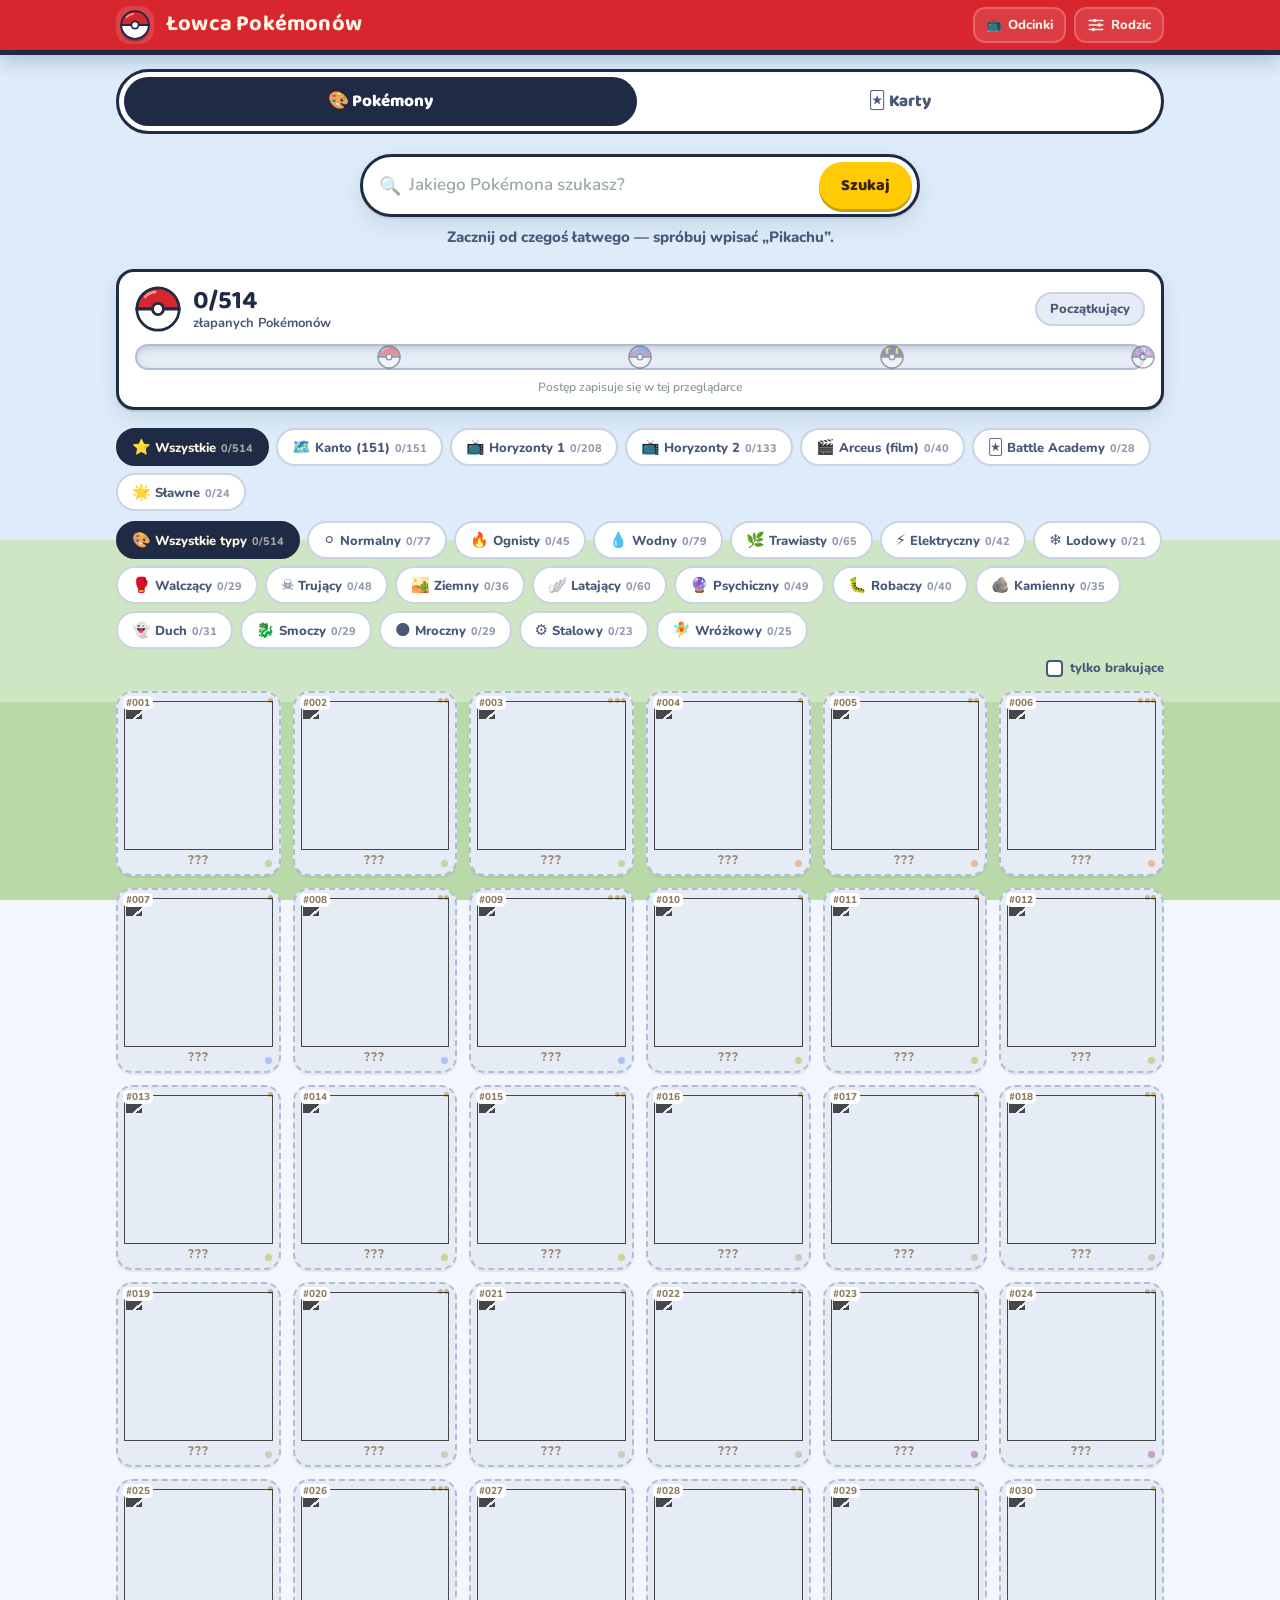
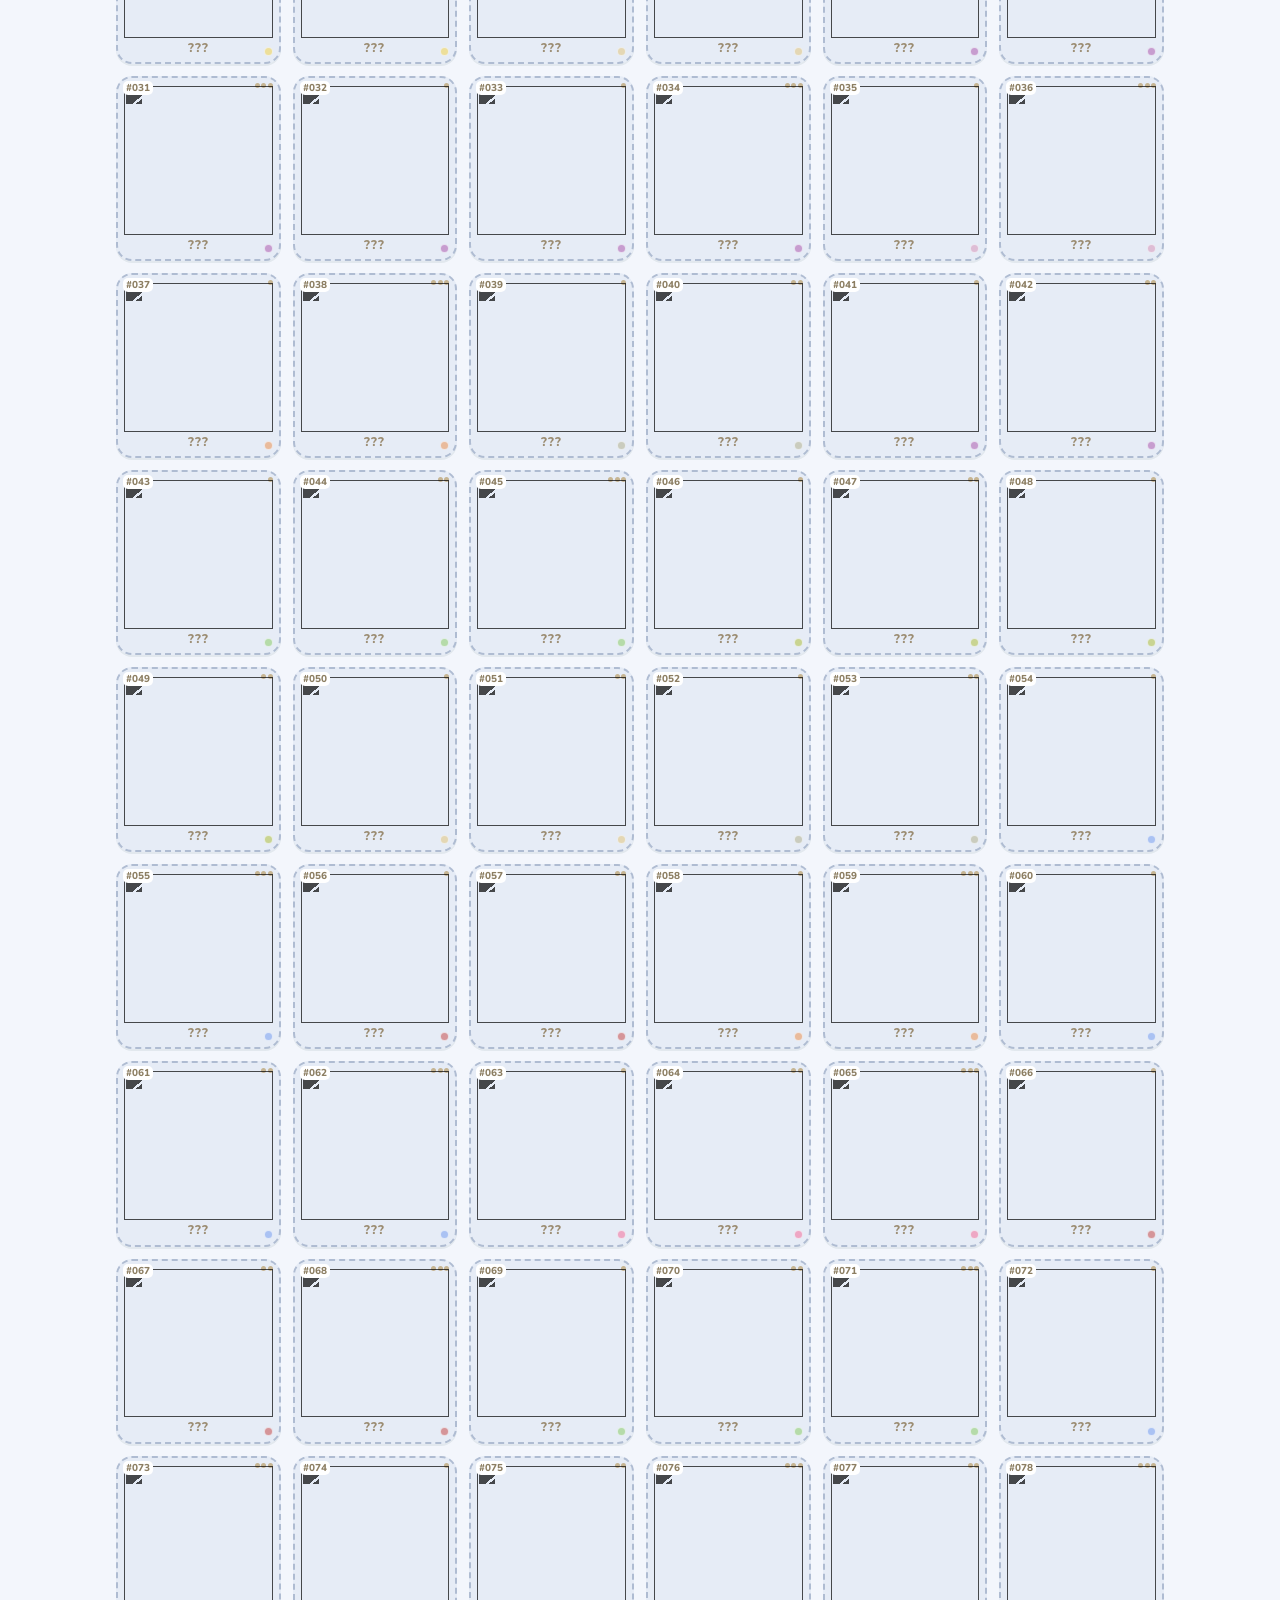
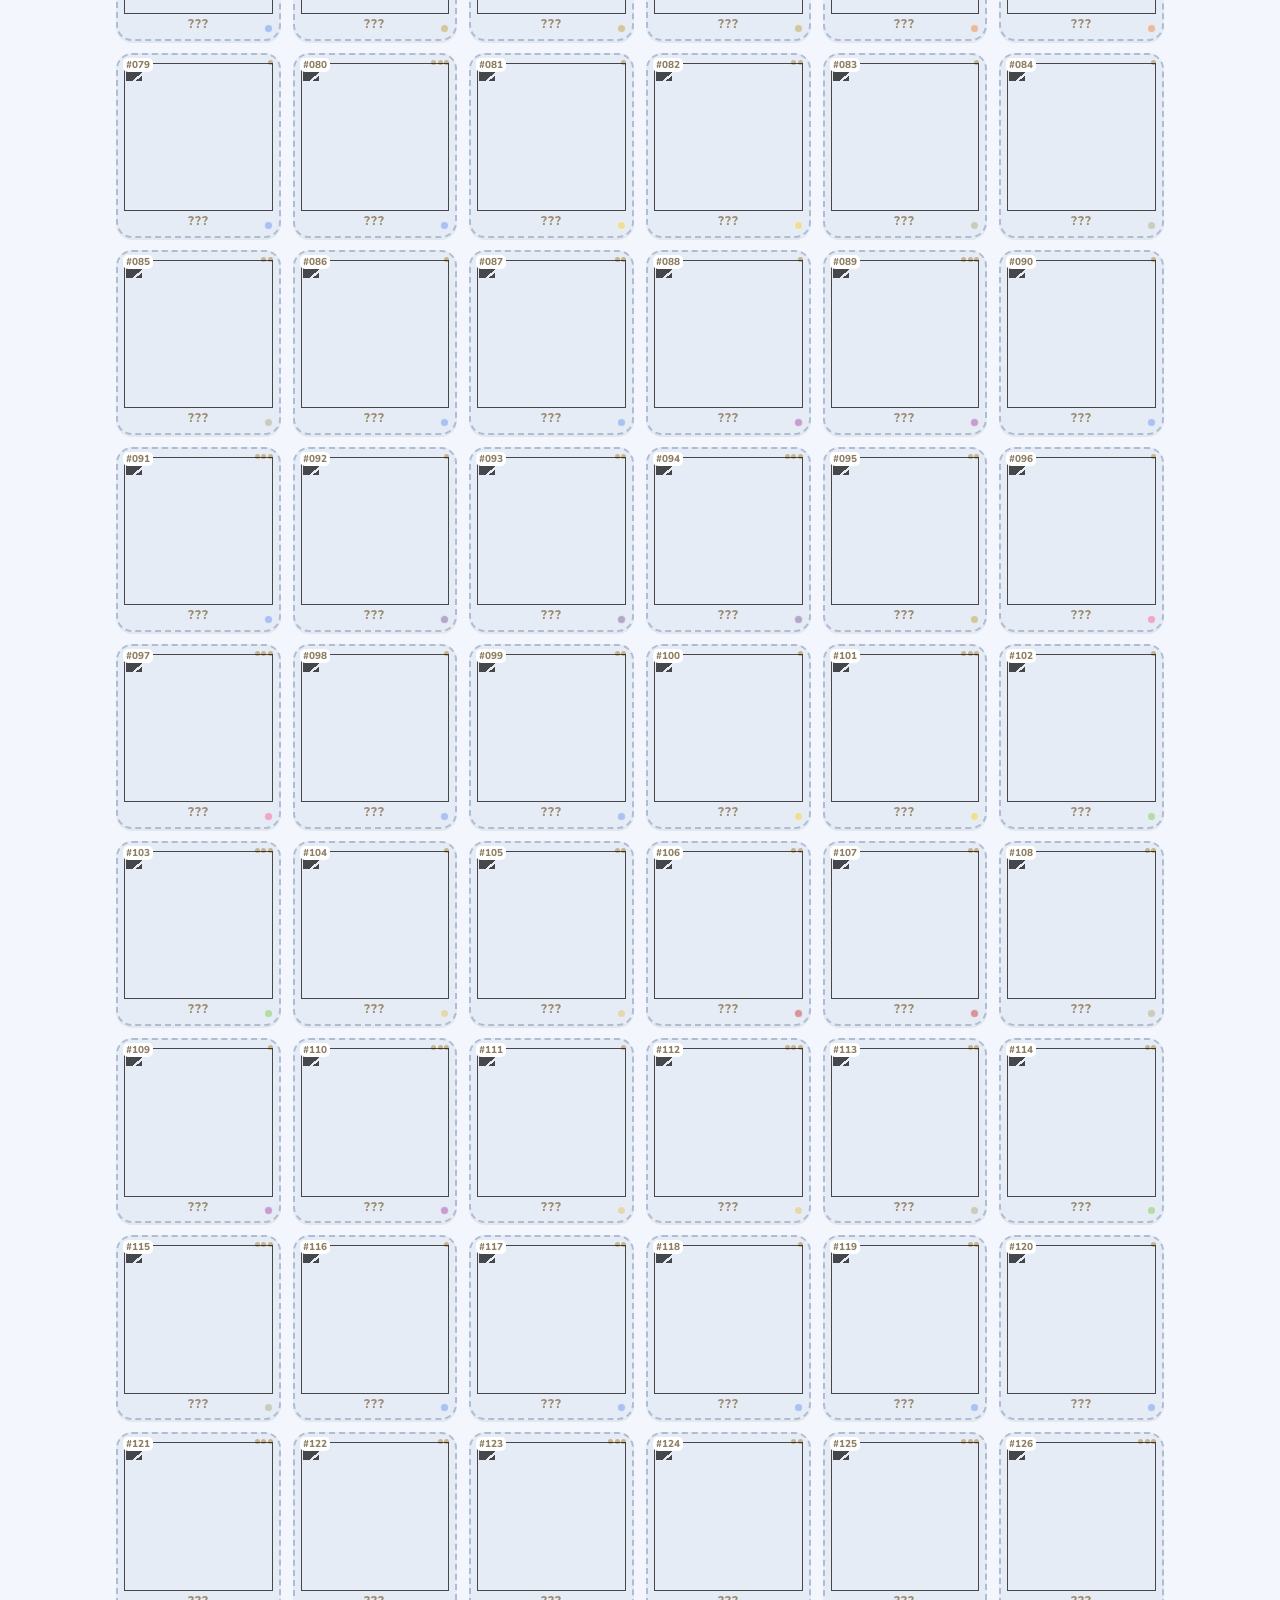
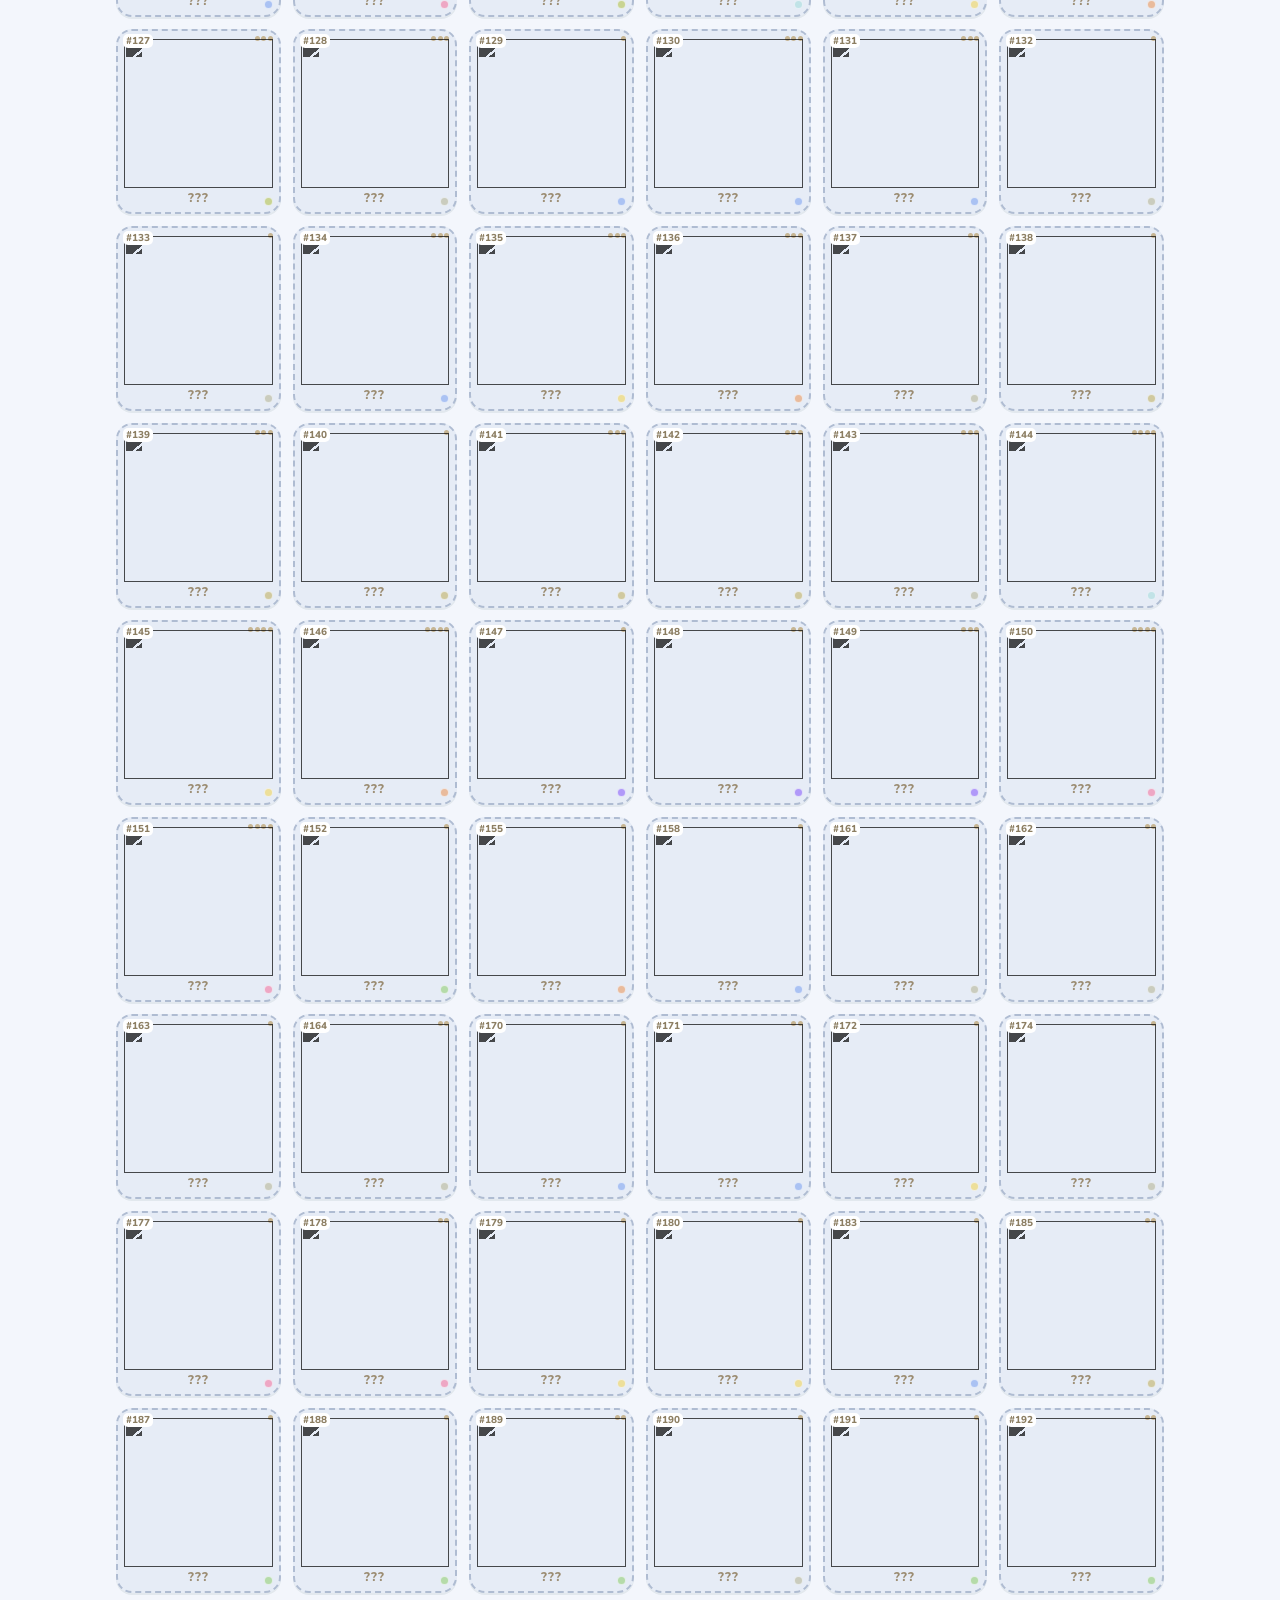
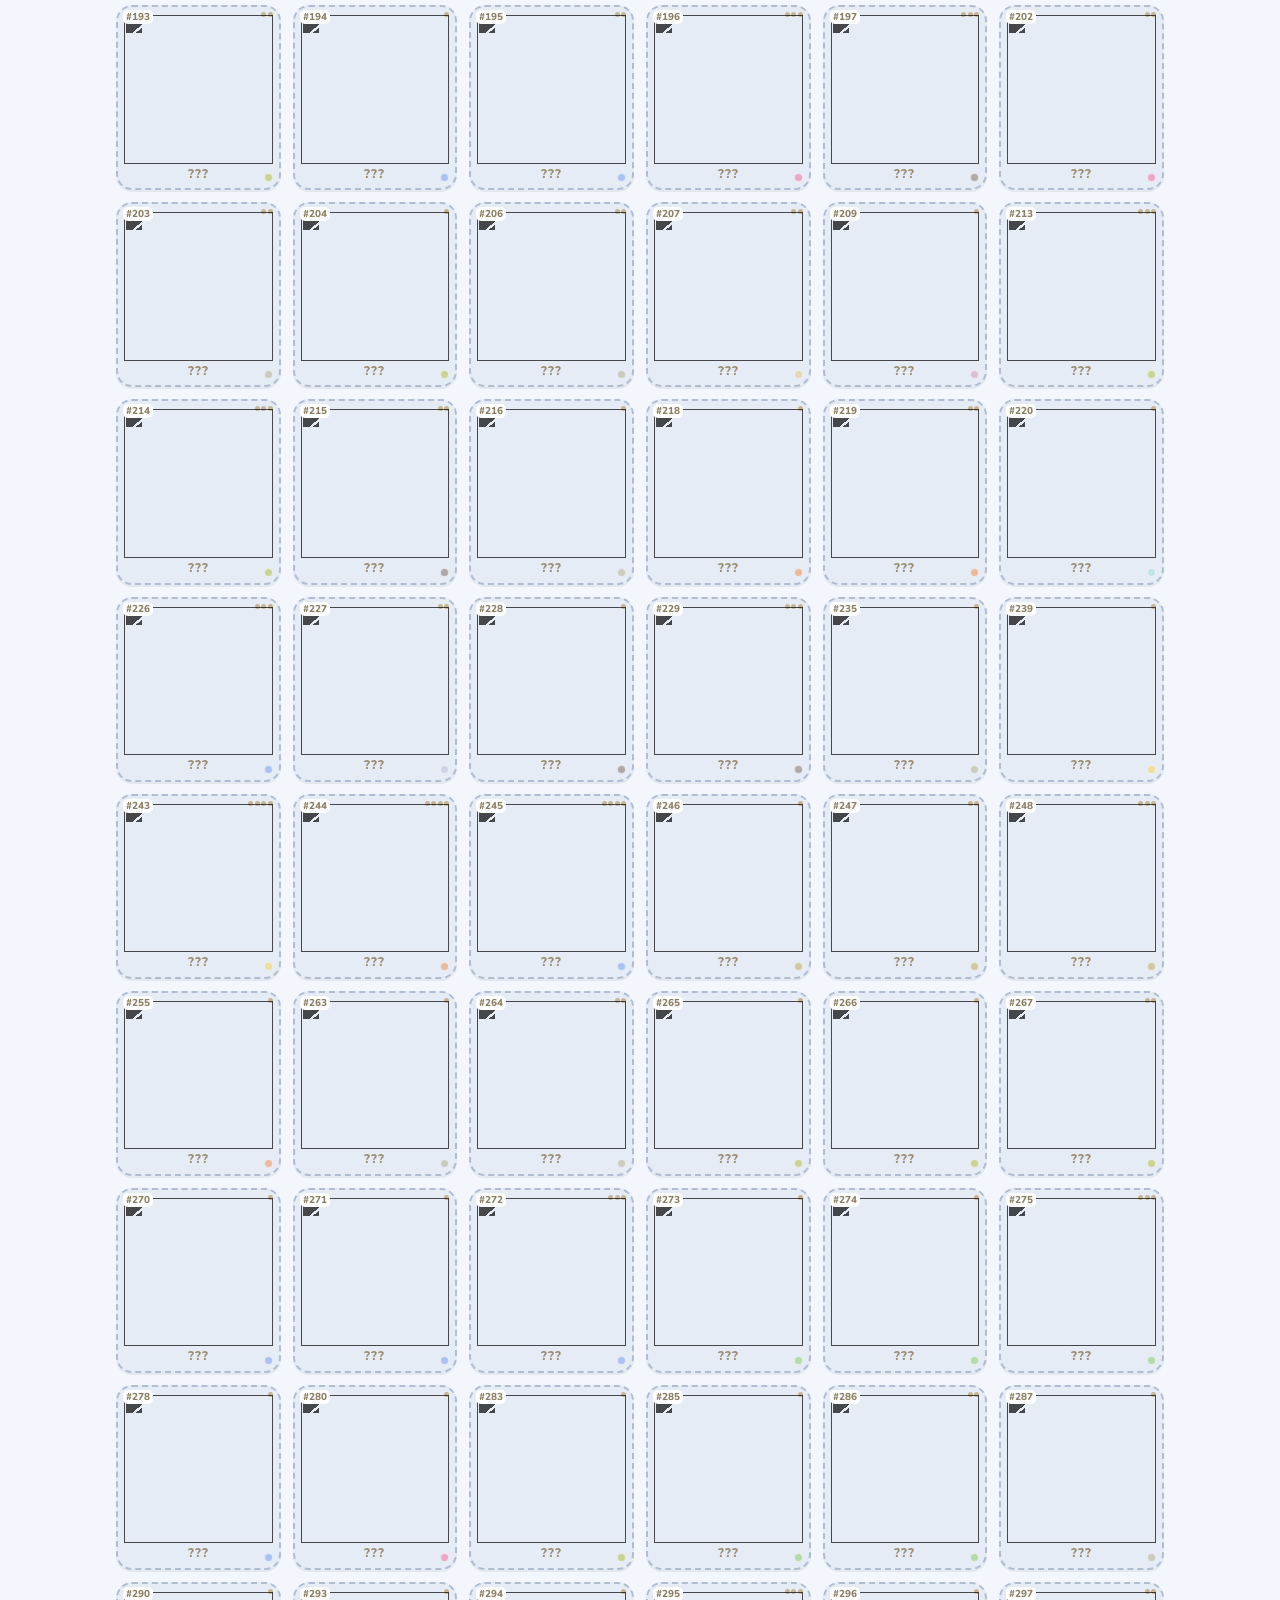
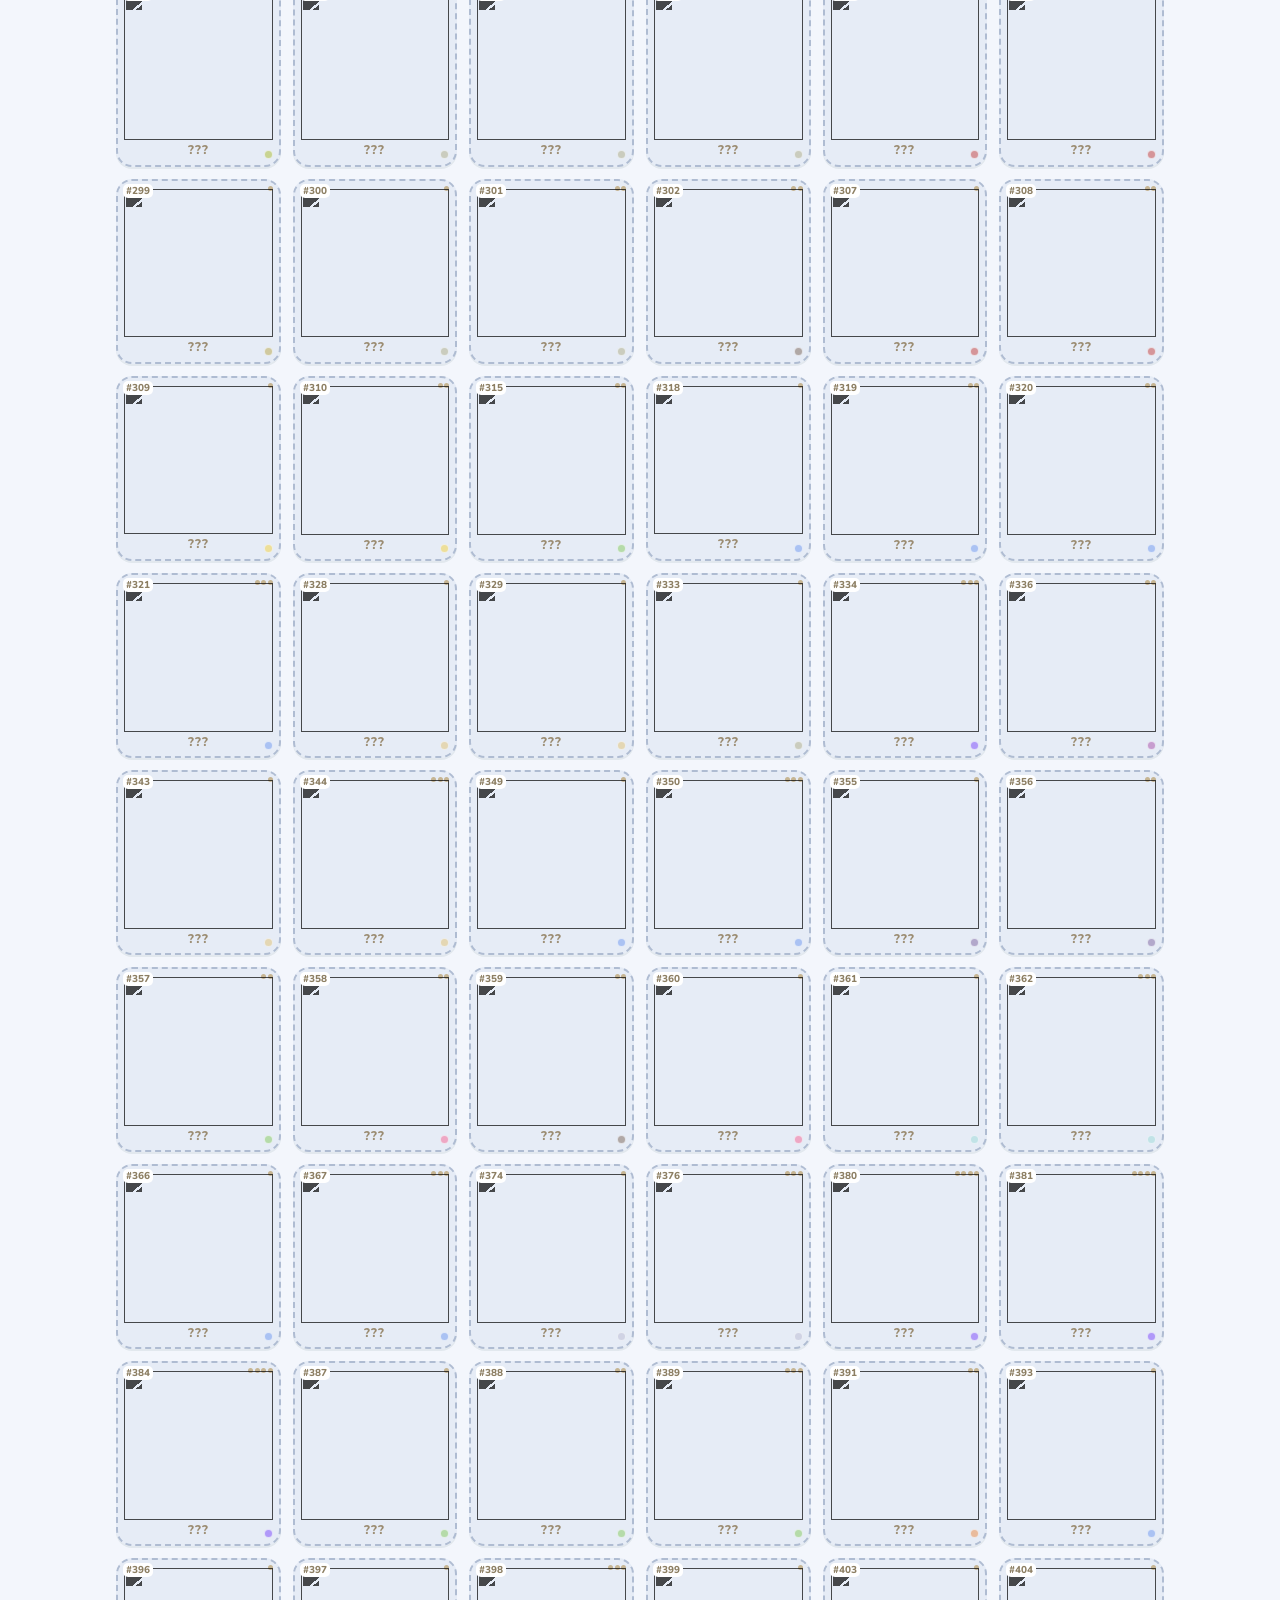
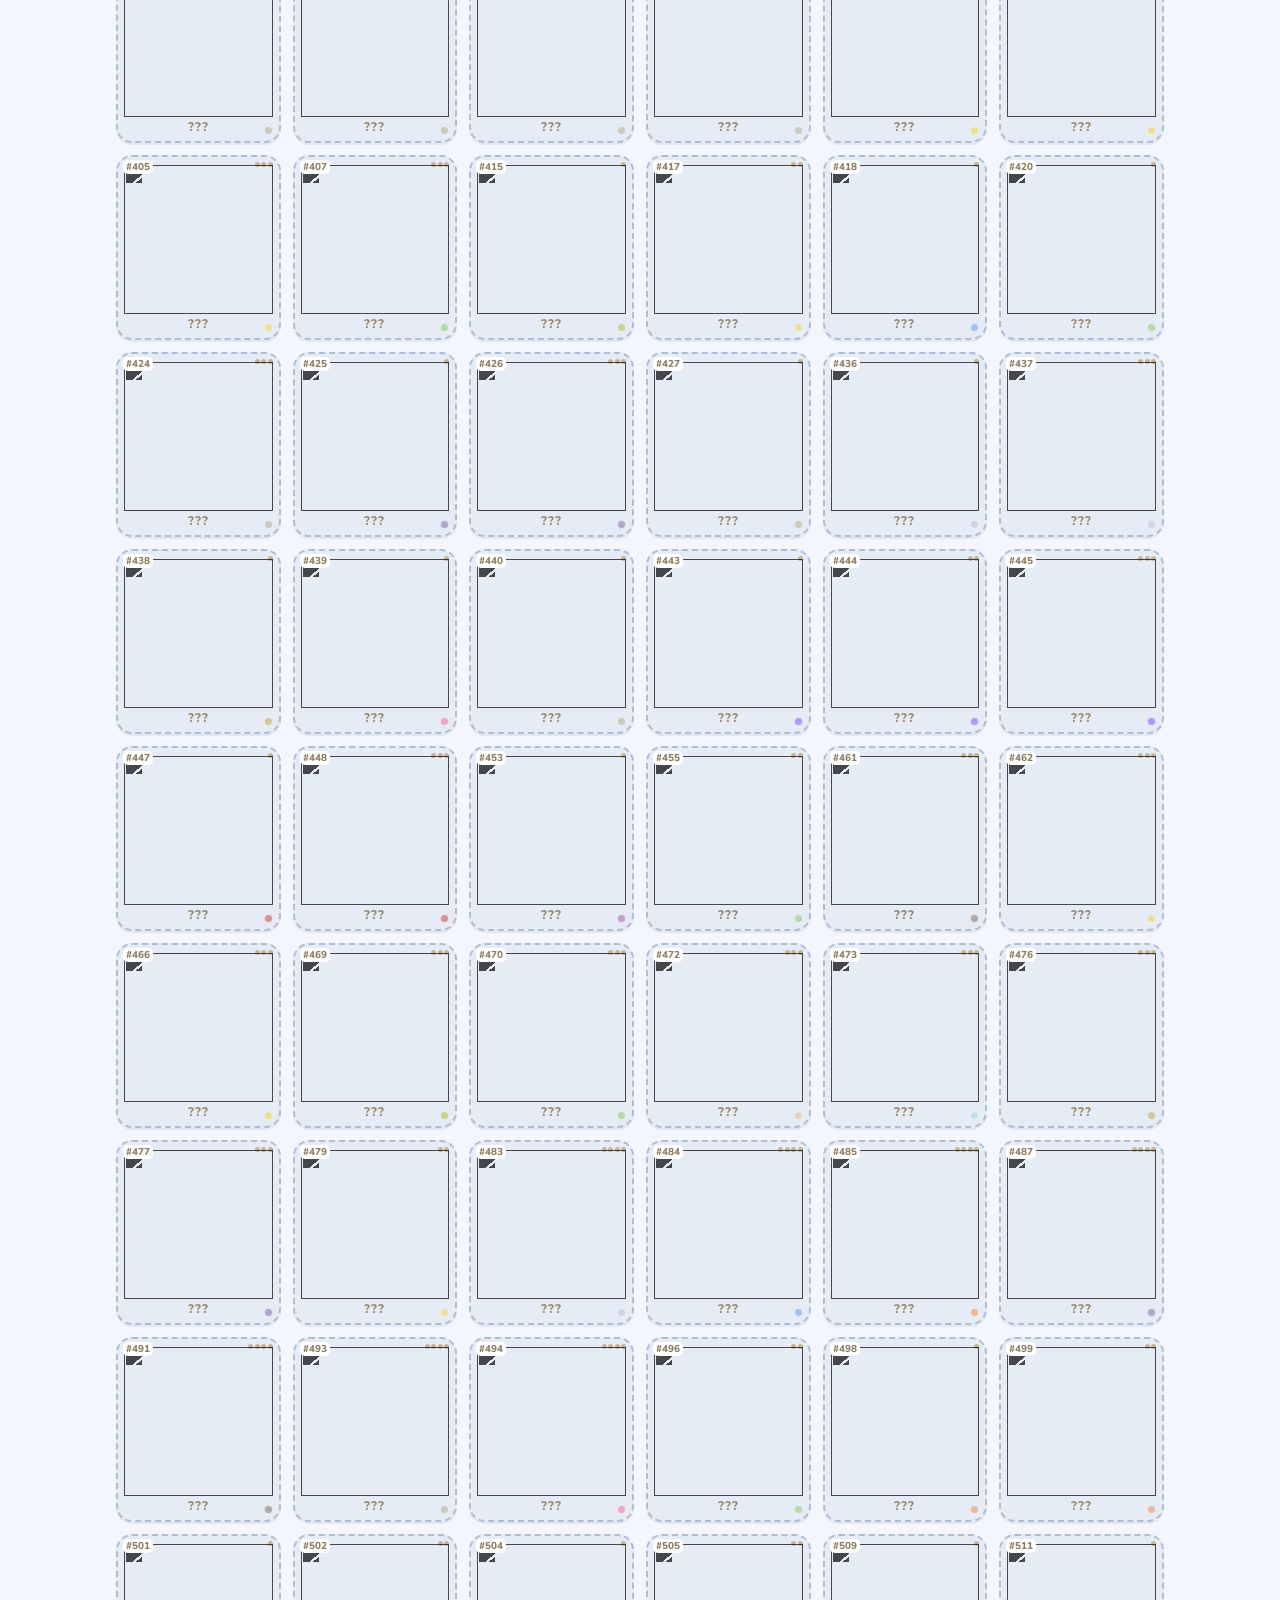
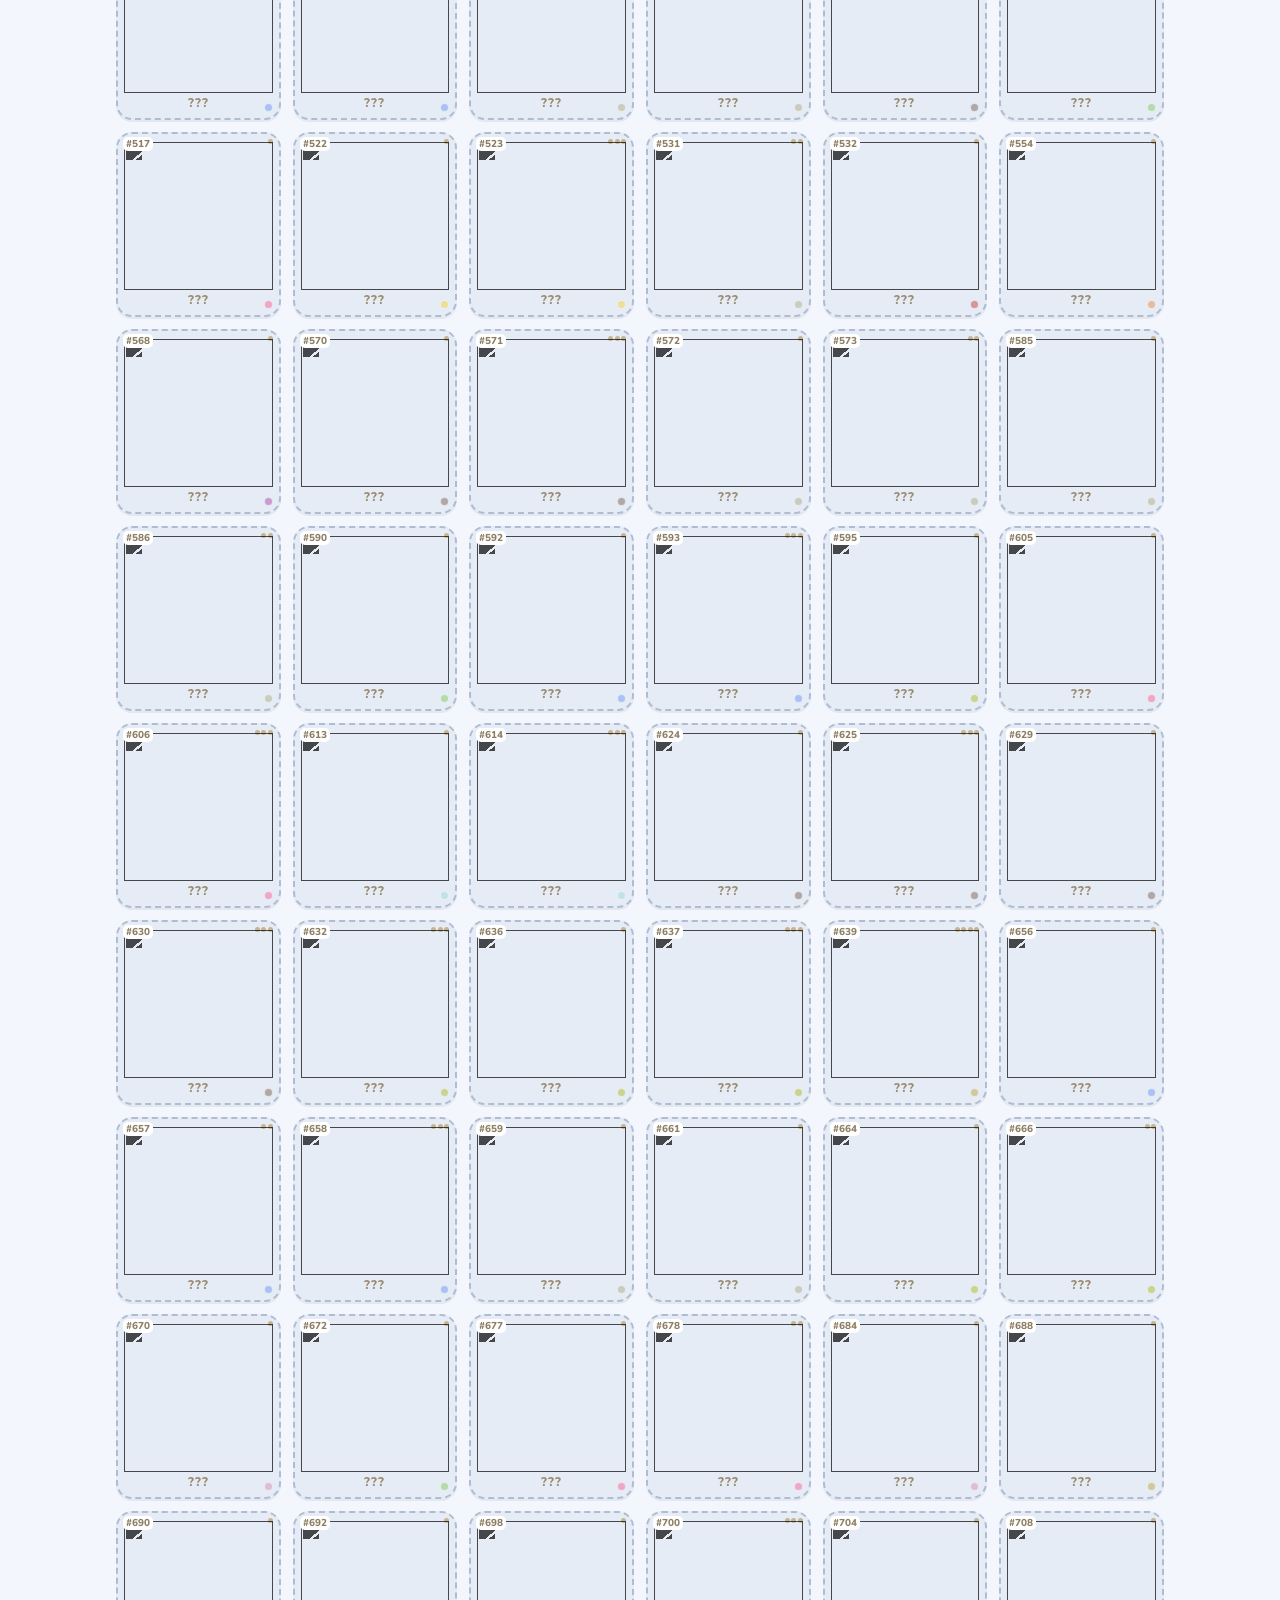
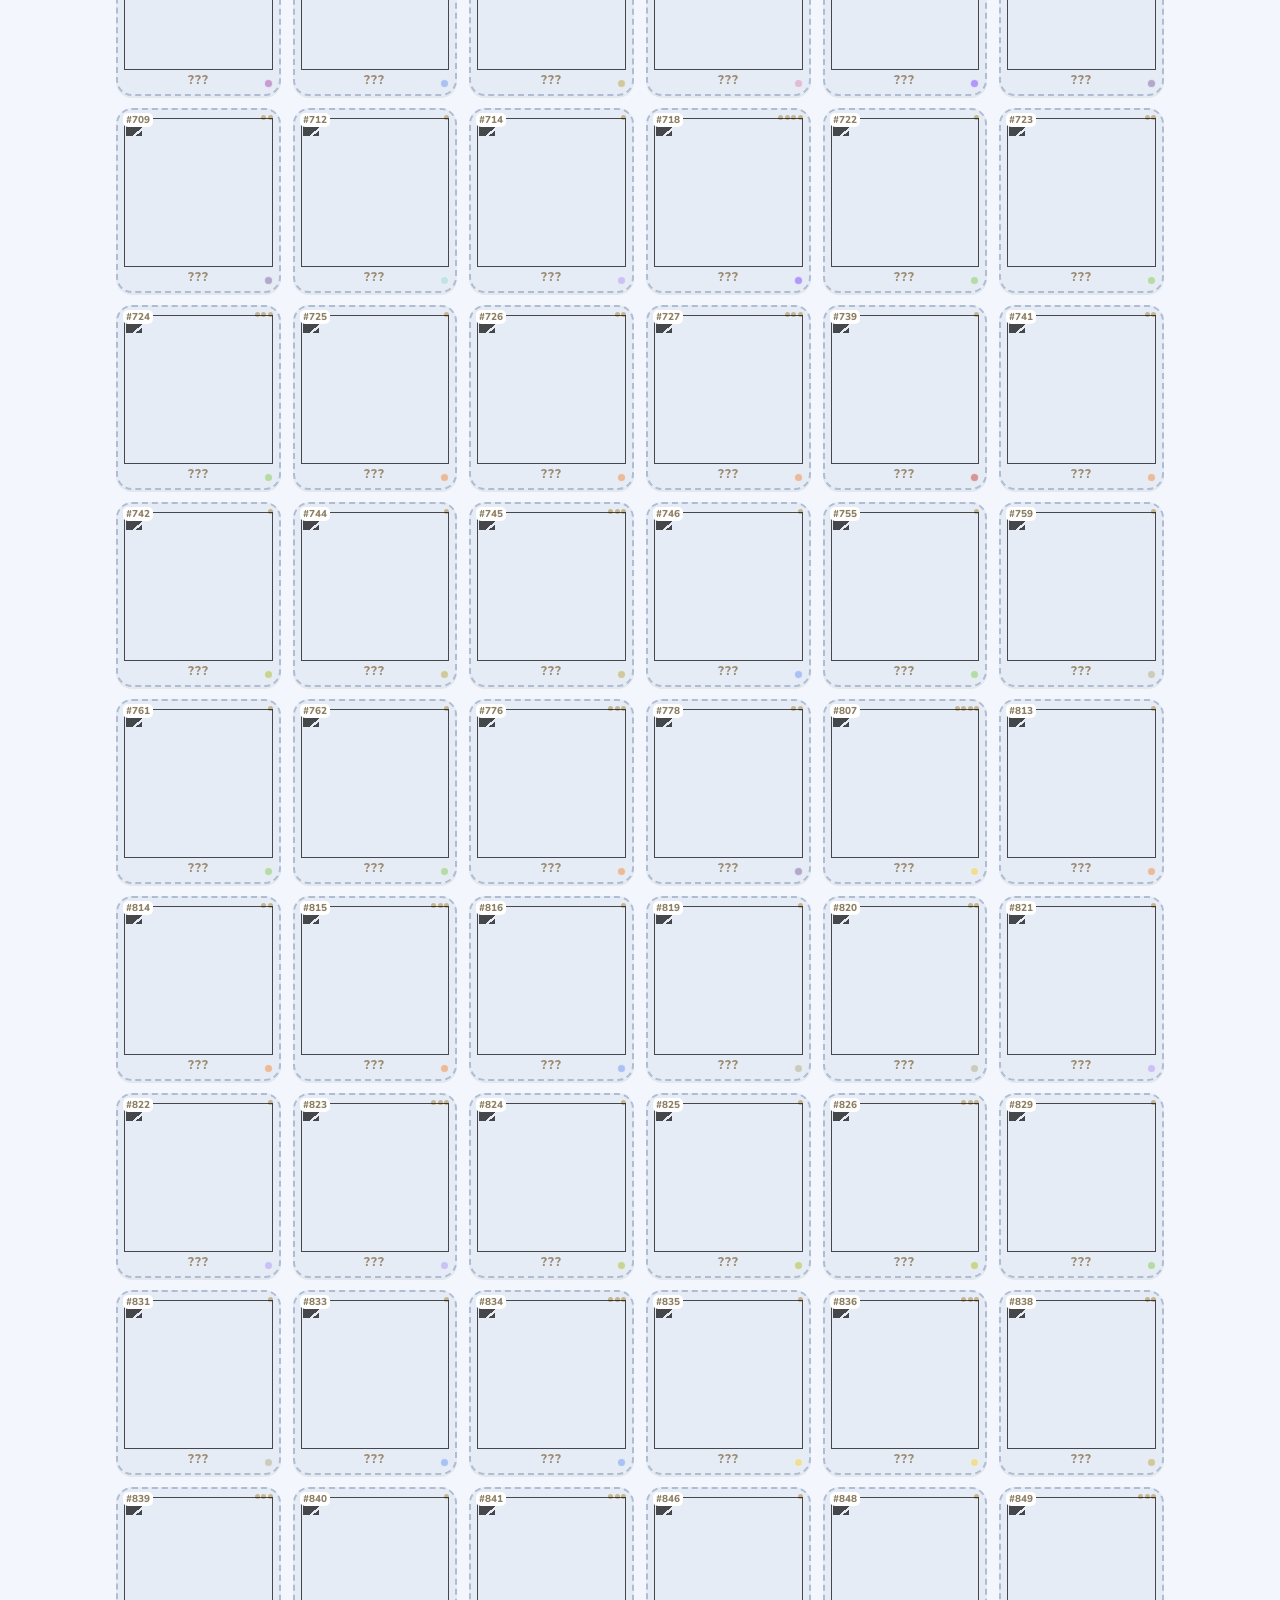
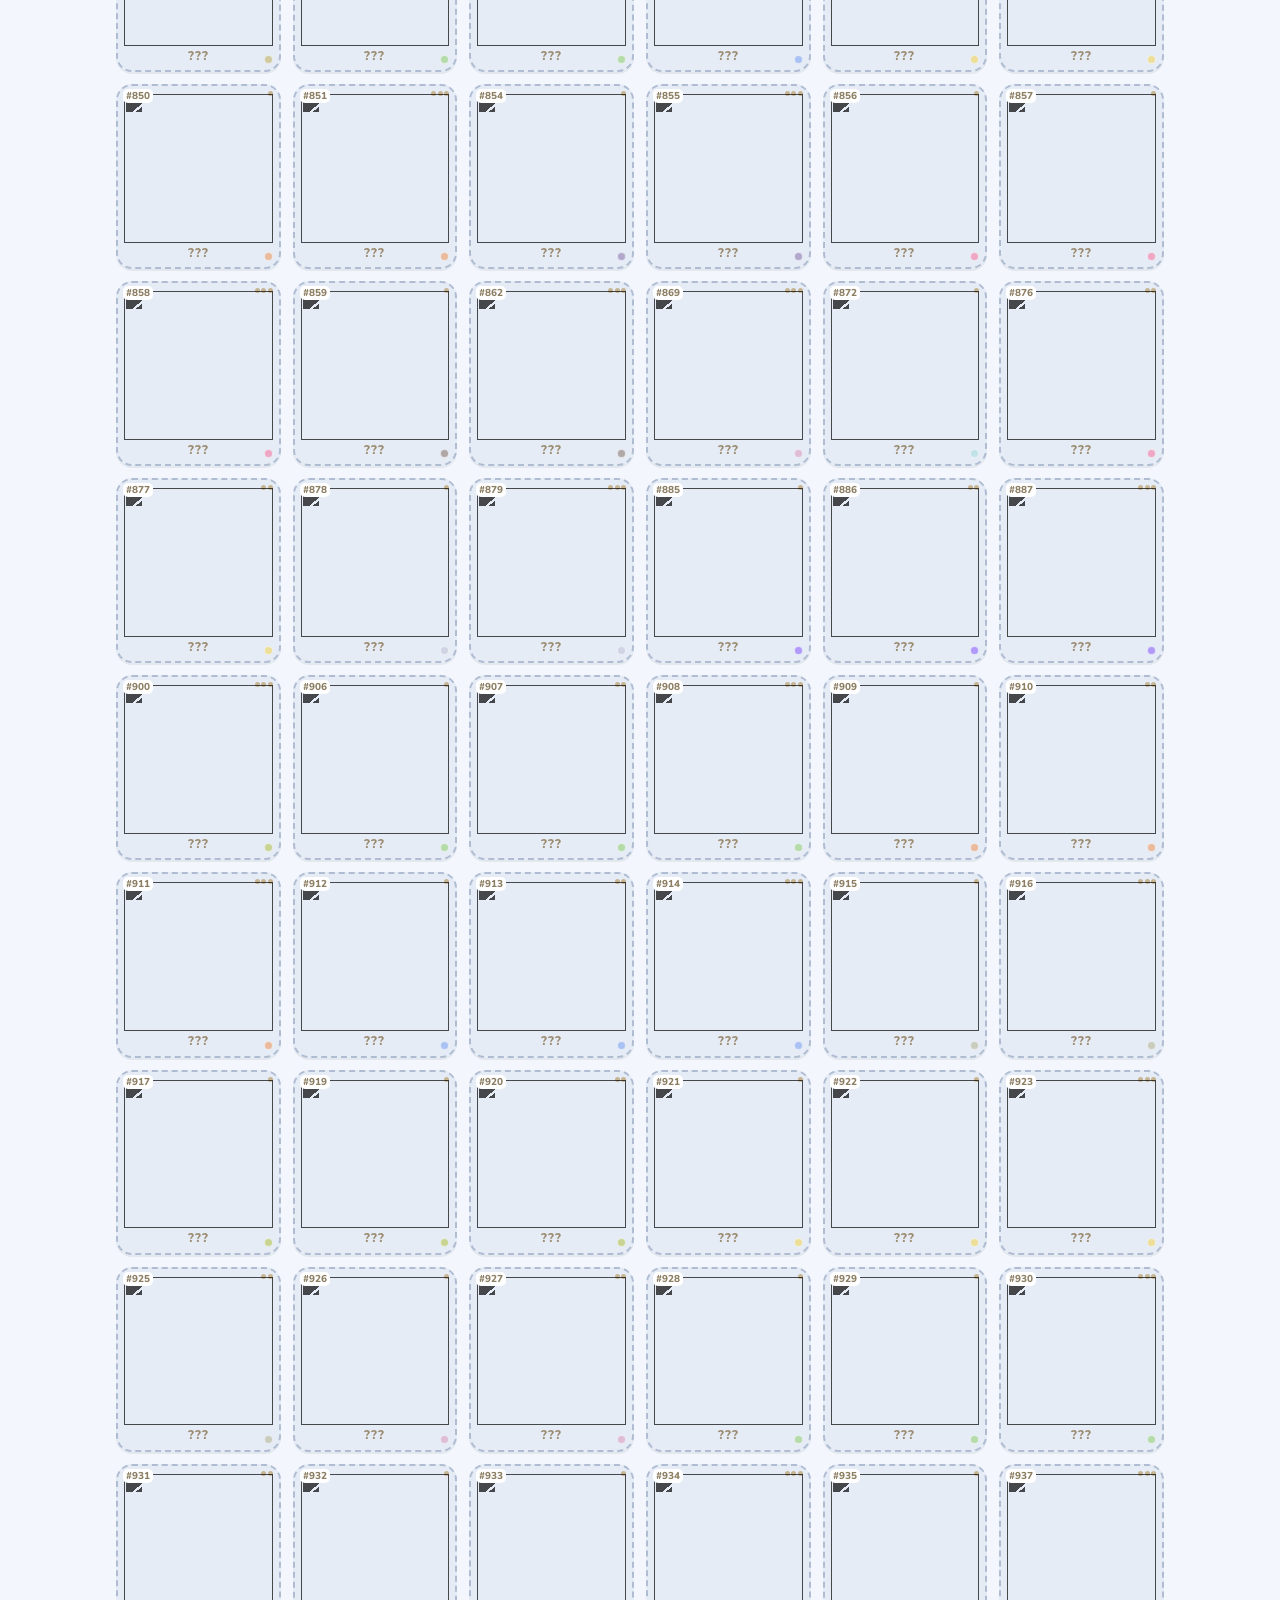
==== commit a2e6f809: "horizons: season 2 Pokémon and 📺 episode browser The child watches only Horizons season 2 (The Searc" ====
--- a/index.html
+++ b/index.html
@@ -24,15 +24,7 @@
       <h1>Łowca Pokémonów</h1>
     </div>
     <div class="top-actions">
-      <button class="icon-btn" id="btnCards" title="Karty – walka kartami"><b aria-hidden="true">🃏</b><span>Karty</span></button>
-      <button class="icon-btn" id="btnArena" title="Arena – pojedynki">
-        <svg viewBox="0 0 24 24" aria-hidden="true">
-          <g stroke="currentColor" stroke-width="2.6" stroke-linecap="round"><path d="M5.5 5 18.5 19"/><path d="M18.5 5 5.5 19"/></g>
-          <g fill="currentColor"><circle cx="4.1" cy="6.4" r="2.5"/><circle cx="6.9" cy="3.6" r="2.5"/>
-          <circle cx="17.1" cy="20.4" r="2.5"/><circle cx="19.9" cy="17.6" r="2.5"/>
-          <circle cx="17.1" cy="3.6" r="2.5"/><circle cx="19.9" cy="6.4" r="2.5"/>
-          <circle cx="4.1" cy="17.6" r="2.5"/><circle cx="6.9" cy="20.4" r="2.5"/></g>
-        </svg><span>Arena</span></button>
+      <button class="icon-btn" id="btnEp" title="Odcinki – Pokémony z odcinka"><b aria-hidden="true">📺</b><span>Odcinki</span></button>
       <button class="icon-btn" id="btnEdit" title="Tryb rodzica – przytrzymaj">
         <svg viewBox="0 0 24 24" fill="none" stroke="currentColor" stroke-width="2.2" stroke-linecap="round" aria-hidden="true">
           <path d="M3 6h5M13 6h8M3 12h11M19 12h2M3 18h3M11 18h10"/>
--- a/css/app.css
+++ b/css/app.css
@@ -199,6 +199,19 @@
 body.editing .tile{cursor:pointer}
 body.editing .tile.ghost:hover{border-color:var(--amber);border-style:solid}
 body.editing .tile:not(.ghost):hover{border-color:#C4523C}
+.tile{-webkit-touch-callout:none;user-select:none}
+/* przytrzymana sylwetka: chwilowo kolor i imię */
+.tile.peek{border-color:var(--amber);border-style:solid}
+.tile.peek img.ghost,.tile.peek .cardback .win img{filter:none}
+.tile.peek .nm{color:var(--ink);letter-spacing:0}
+.ep-nav{display:flex;align-items:center;gap:8px;margin:0 38px 12px 0}   /* miejsce na ✕ */
+.m-body.ep img.ghost{filter:none}   /* odcinek rozpoznaje się po kolorach; imię dalej ??? do przytrzymania */
+.ep-nav h2{flex:1;text-align:center}
+.ep-nav small{display:block;font:700 12px var(--font-b);color:var(--ink-soft);margin-top:2px}
+.ep-list{display:grid;gap:6px;margin-top:12px}
+.ep-row{display:flex;align-items:center;gap:4px;padding:4px 10px;background:#fff;border:2px solid var(--line);border-radius:12px}
+.ep-row b{width:30px;font:800 18px var(--font-h);color:var(--ink)}
+.ep-row img{width:52px;height:52px;image-rendering:pixelated}
 .tile.fresh{animation:pop .5s cubic-bezier(.3,1.6,.5,1)}
 @keyframes pop{0%{transform:scale(.3) rotate(-14deg);opacity:0}100%{transform:none;opacity:1}}
 
@@ -459,10 +472,10 @@
 .battle-result .winner{font:800 24px var(--font-h)}
 /* trening: znaczek ⭐+N (przyrost poziomu ponad 50), pasek EXP, świętowanie nowego poziomu */
 .lvb{display:inline-block;padding:0 6px;border-radius:99px;background:var(--amber);color:#3A2600;font:900 11px/17px var(--font-b);vertical-align:middle;letter-spacing:0}
-.tile .lvb{position:absolute;z-index:1;top:20px;left:5px;font-size:10px;line-height:15px;padding:0 5px}
 h2 .lvb{font-size:14px;line-height:22px;padding:0 9px}
 .xpbar i b{background:linear-gradient(90deg,#F5A524,#FFD45C)}
 .xpbar em{font-size:10px;letter-spacing:-.3px}
+.tile .txp{display:block;font:900 10.5px/1.3 var(--font-b);color:#9A6A00}
 .battle-result .xp-gain{margin-top:8px;font:800 14px var(--font-b);color:var(--ink-soft)}
 .battle-result .xpbar{max-width:260px;margin:4px auto 0}
 .lvup{margin:8px auto 0;padding:8px 12px;max-width:320px;border-radius:14px;background:#FFF1C7;border:2px solid var(--amber);font:800 15px var(--font-b);animation:pop .5s cubic-bezier(.3,1.6,.5,1)}
